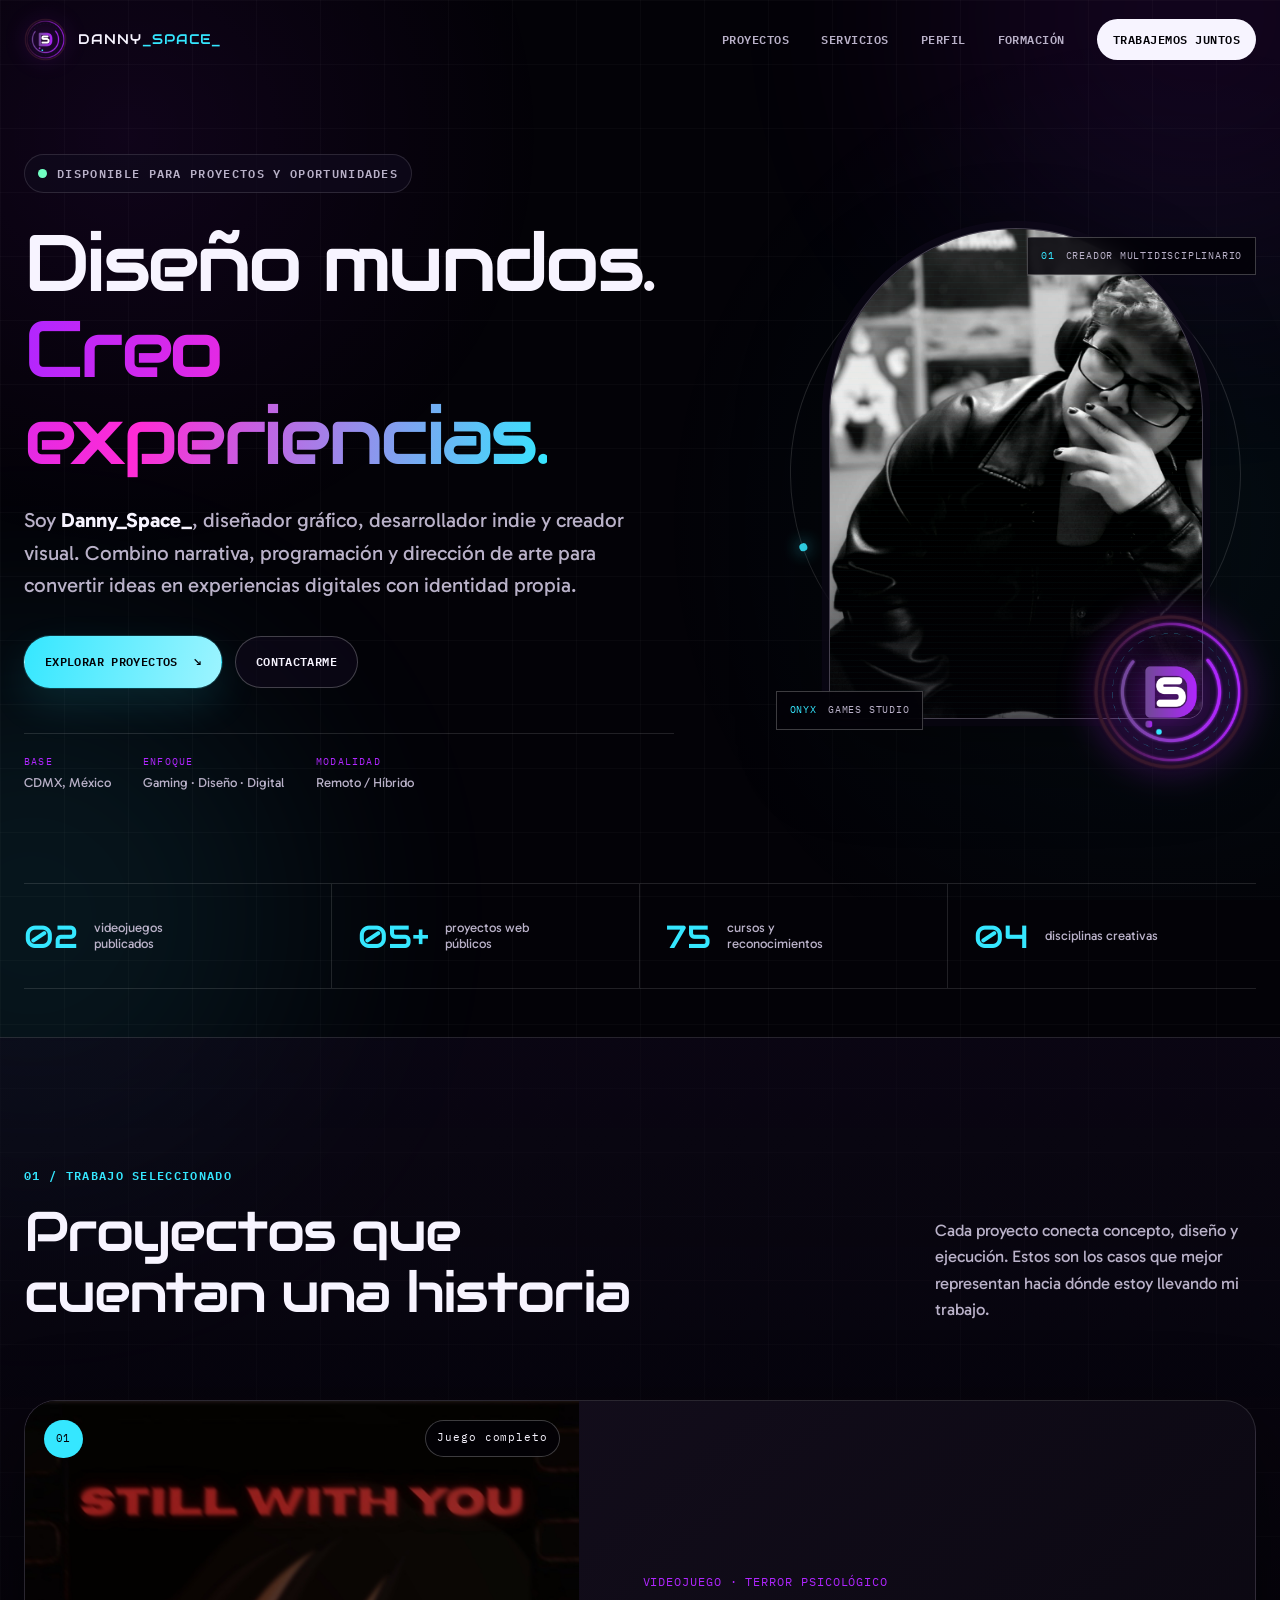
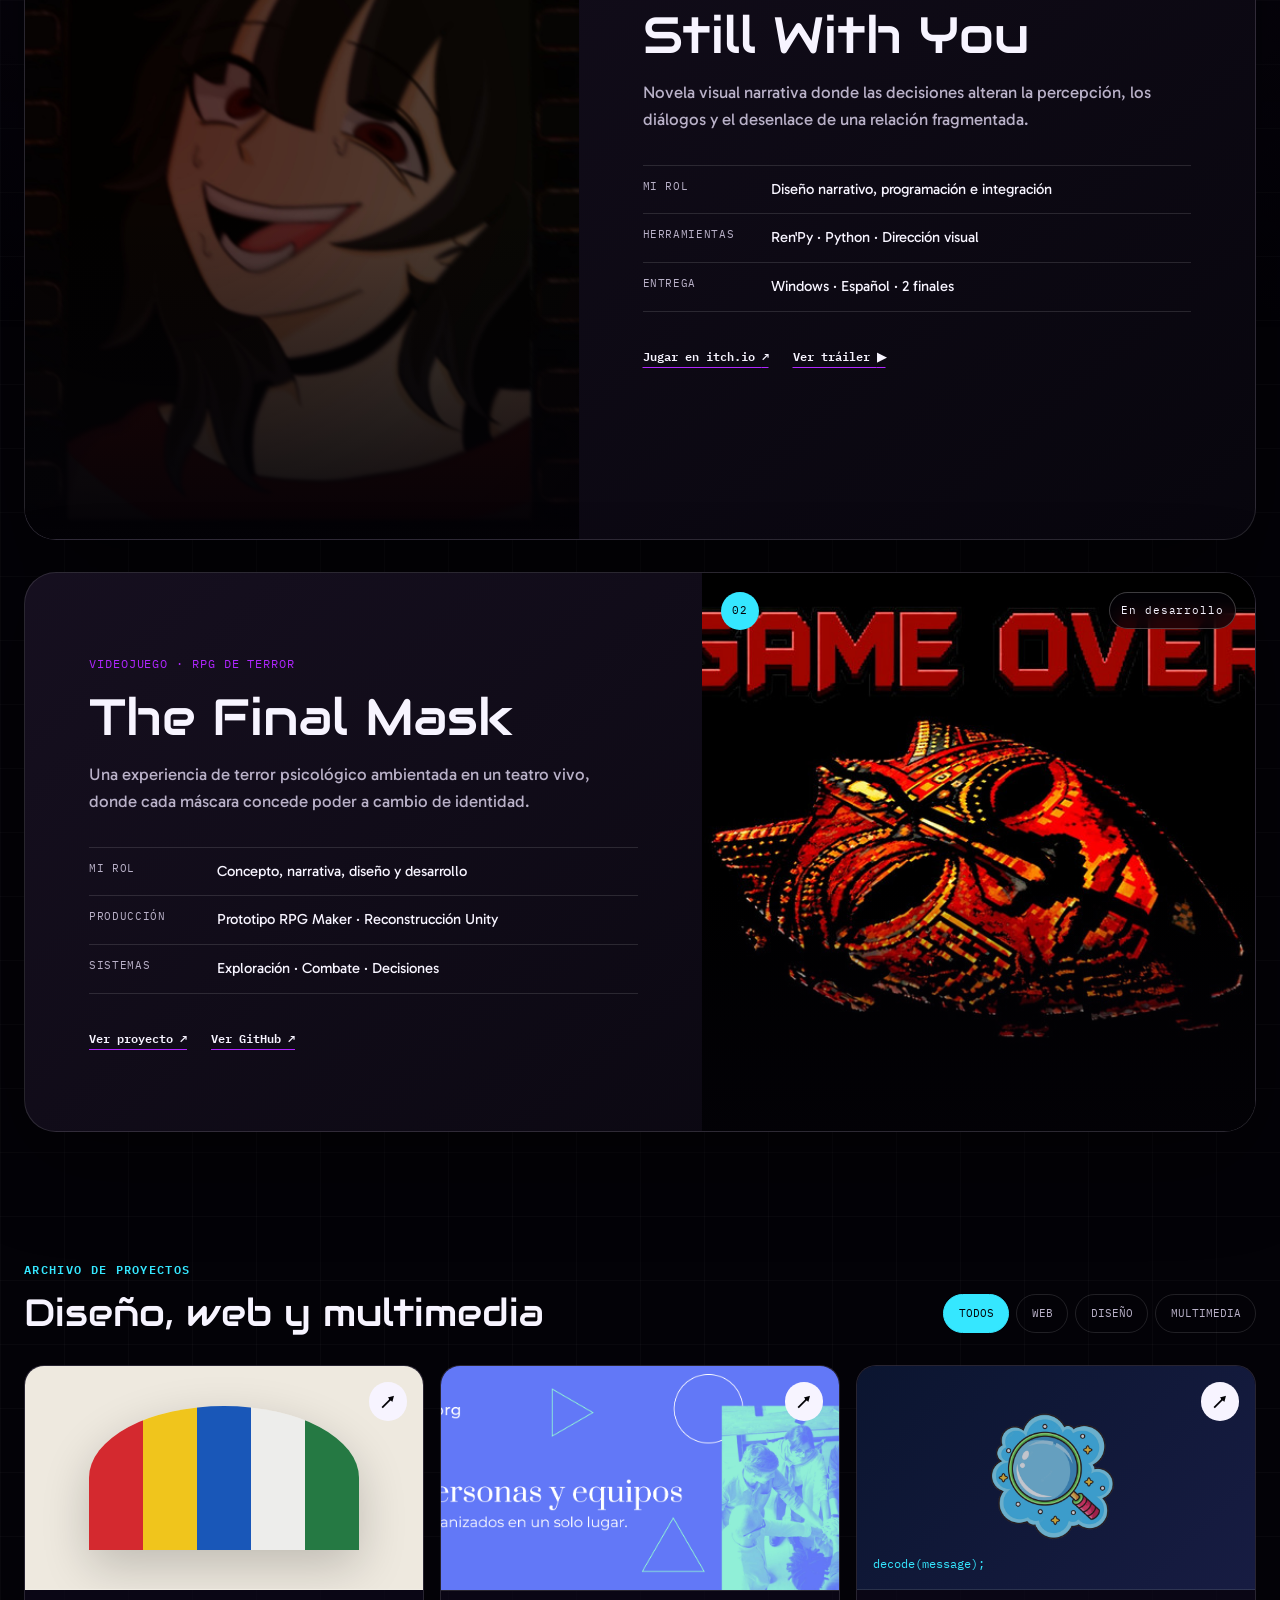
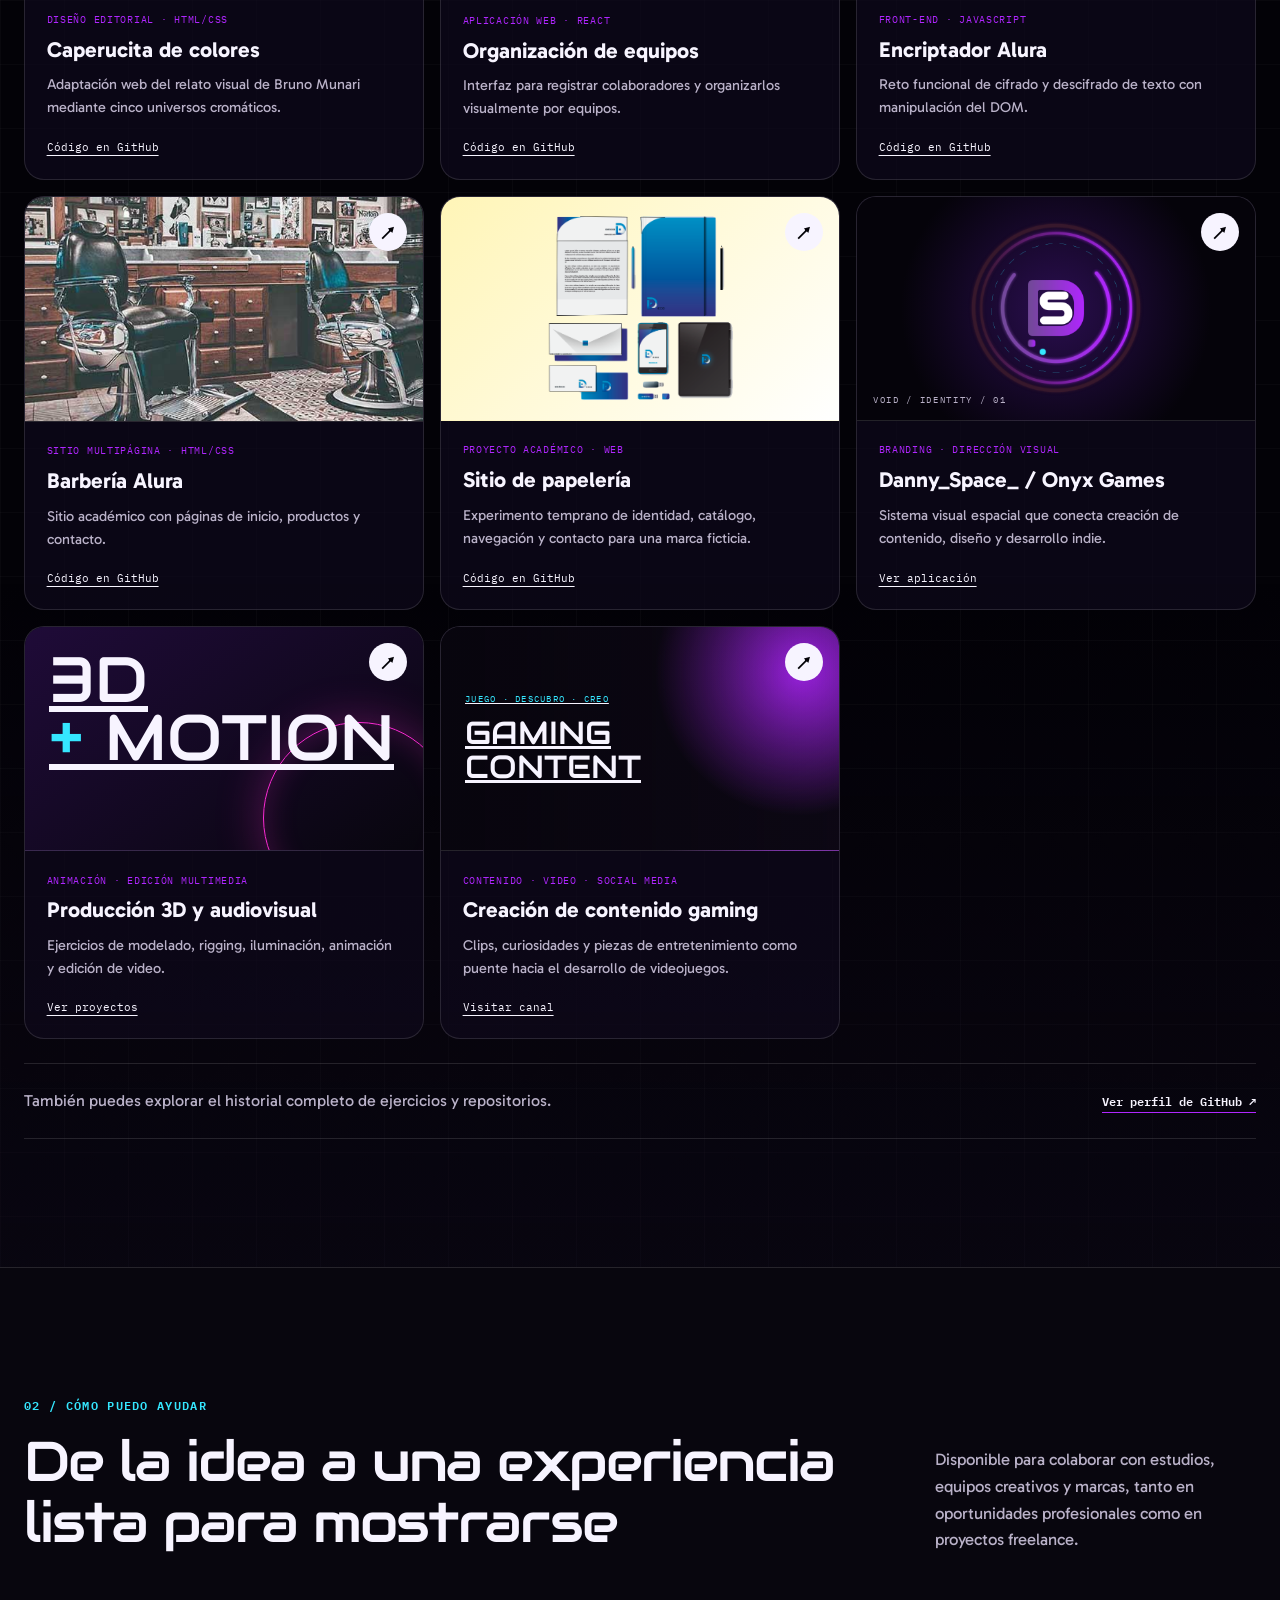
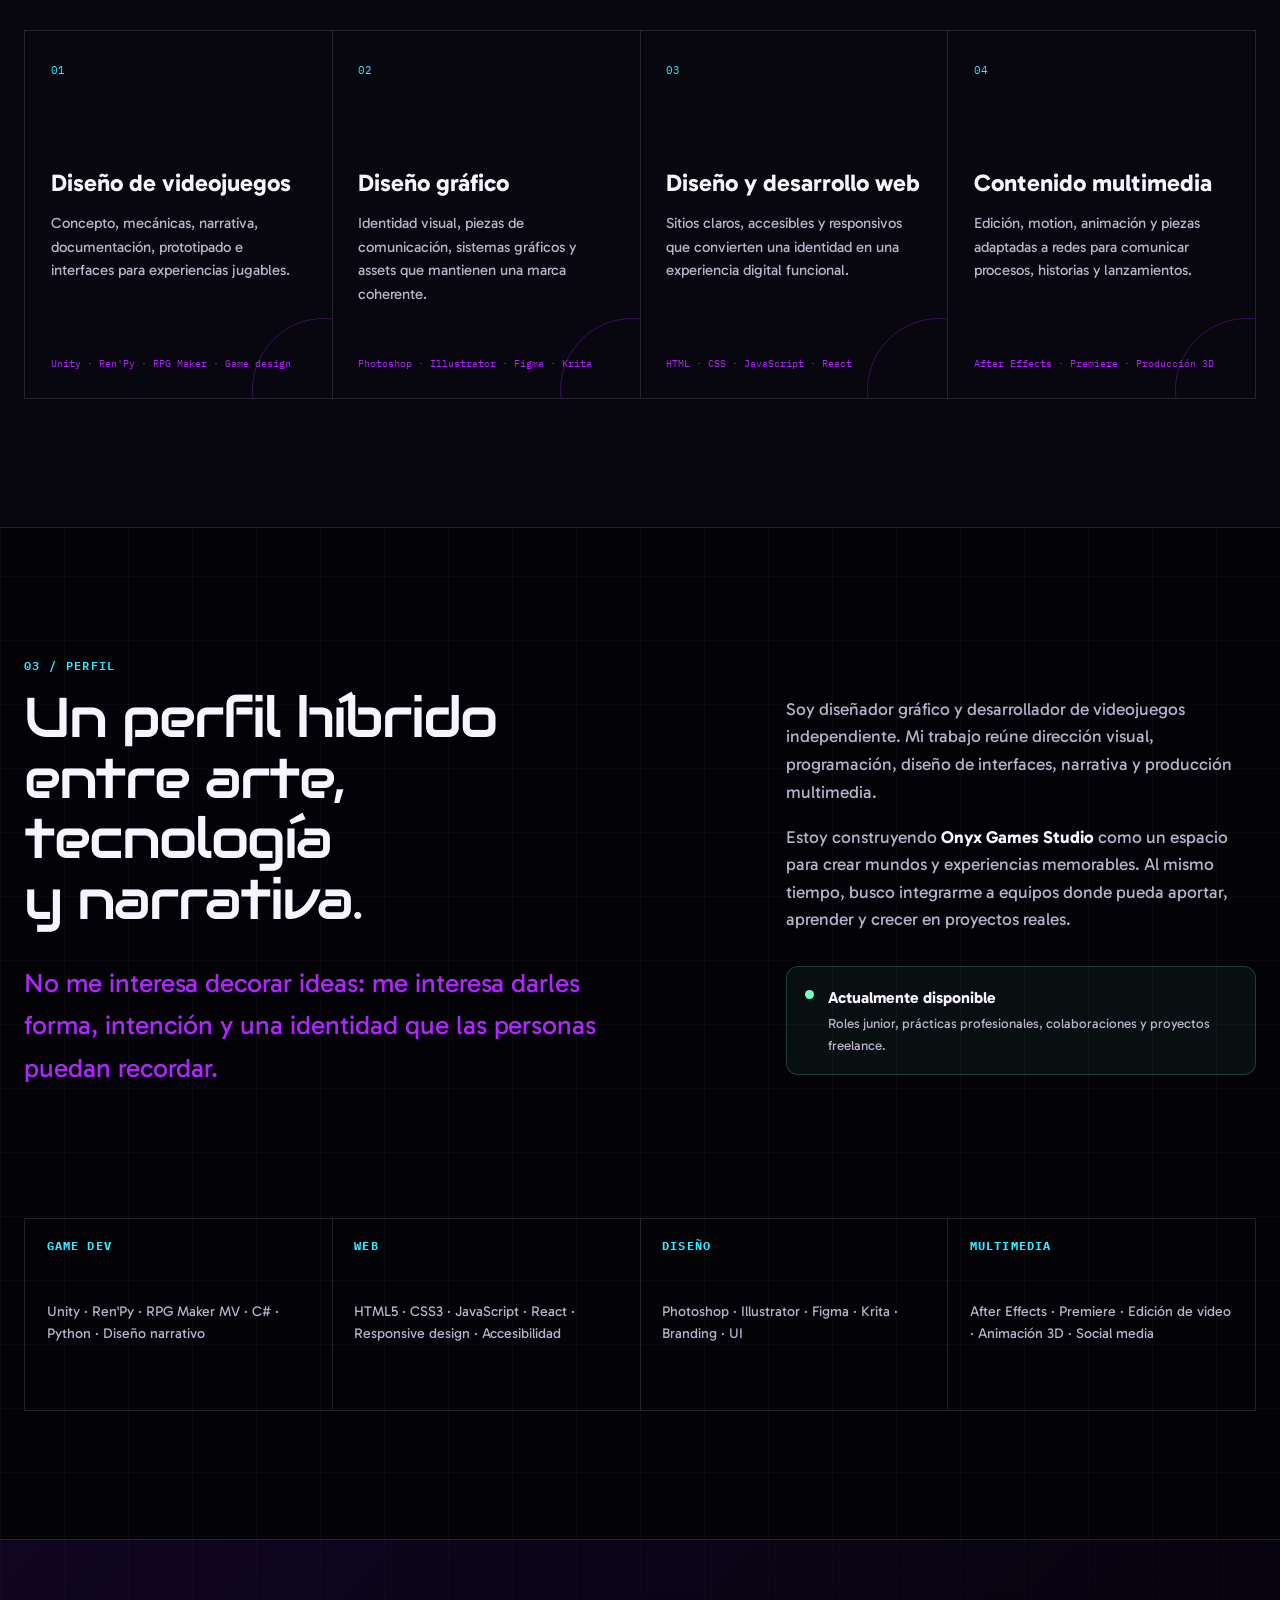
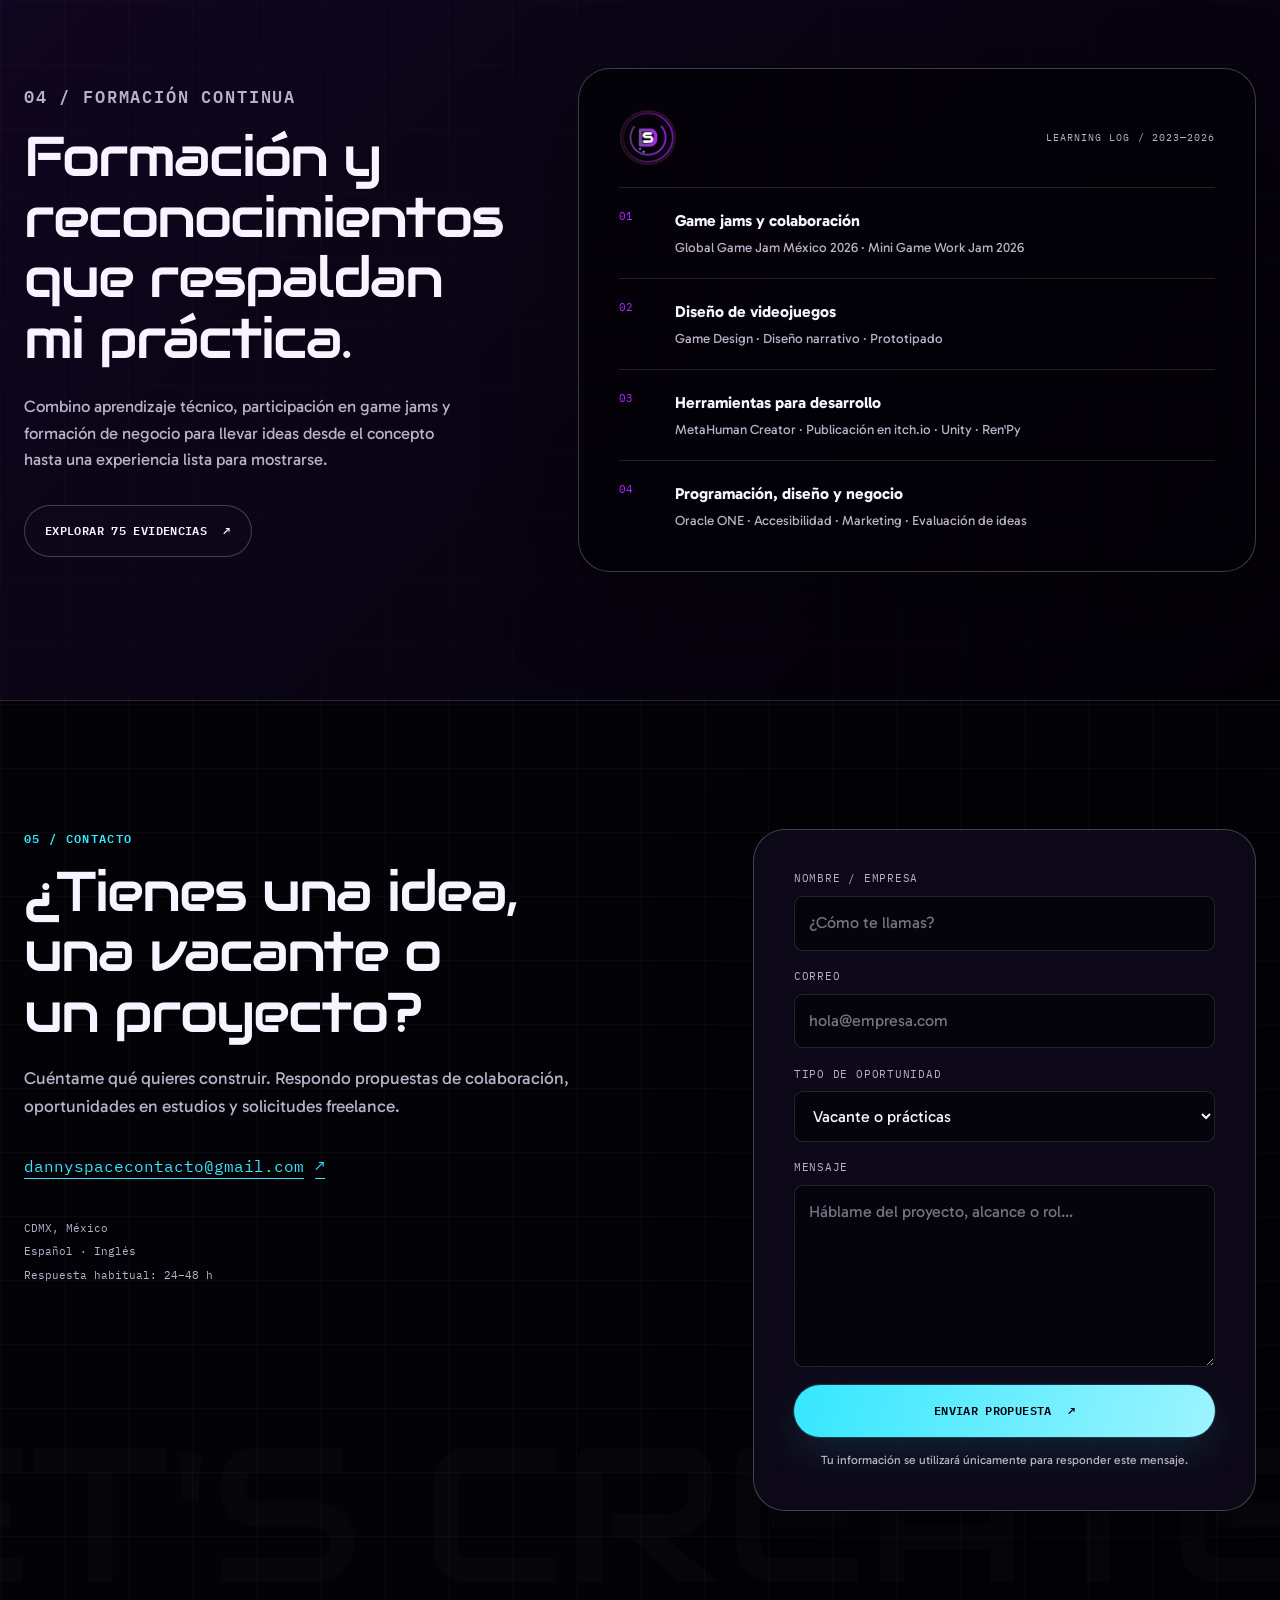
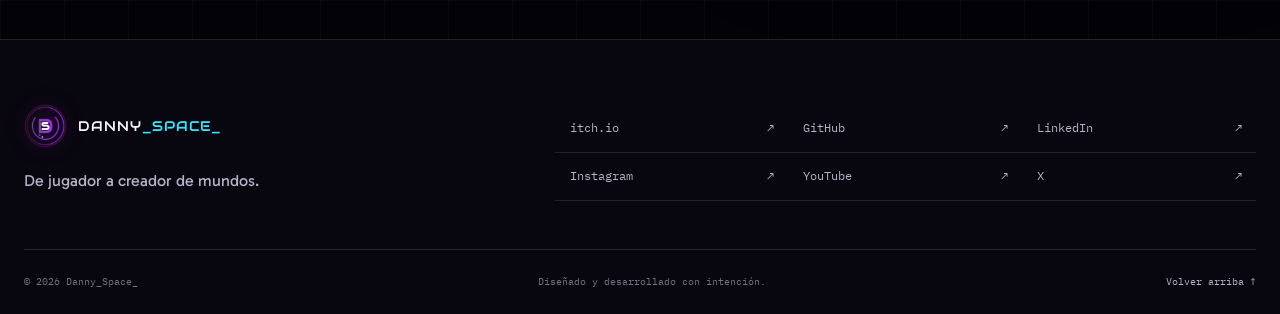
==== index.html @ 76e83143 "Update index.html" ====
<!doctype html>
<html lang="es-MX">
<head>
    <meta charset="utf-8">
    <meta name="viewport" content="width=device-width, initial-scale=1">
    <meta name="theme-color" content="#030207">
    <meta name="description" content="Portafolio de Danny_Space_: diseño gráfico, diseño y desarrollo de videojuegos, interfaces web y producción multimedia desde CDMX, México.">
    <meta name="author" content="Danny_Space_">
    <meta property="og:type" content="website">
    <meta property="og:locale" content="es_MX">
    <meta property="og:title" content="Danny_Space_ — Diseño mundos. Creo experiencias.">
    <meta property="og:description" content="Videojuegos, diseño visual, experiencias web y creación multimedia con identidad propia.">
    <meta property="og:image" content="https://dannyspace1.github.io/Portafolio_1/Img/brand/danny-space-logo.png">
    <meta property="og:url" content="https://dannyspace1.github.io/Portafolio_1/">
    <link rel="canonical" href="https://dannyspace1.github.io/Portafolio_1/">
    <link rel="icon" type="image/png" href="Img/brand/danny-space-logo.png">
    <link rel="preconnect" href="https://fonts.googleapis.com">
    <link rel="preconnect" href="https://fonts.gstatic.com" crossorigin>
    <link href="https://fonts.googleapis.com/css2?family=Audiowide&family=Gabarito:wght@400;500;600;700;800&family=IBM+Plex+Mono:wght@400;500;600&display=swap" rel="stylesheet">
    <link rel="stylesheet" href="styles.css">
    <title>Danny_Space_ | Diseñador y desarrollador de videojuegos</title>

    <script type="application/ld+json">
    {
      "@context": "https://schema.org",
      "@type": "Person",
      "name": "Danny_Space_",
      "alternateName": "Daniel López Arenas",
      "url": "https://dannyspace1.github.io/Portafolio_1/",
      "image": "https://dannyspace1.github.io/Portafolio_1/Img/brand/danny-space.jpeg",
      "jobTitle": "Diseñador gráfico y desarrollador de videojuegos",
      "homeLocation": {"@type": "Place", "name": "Ciudad de México, México"},
      "sameAs": [
        "https://github.com/DannySpace1",
        "https://danny-space-oficial.itch.io/",
        "https://www.linkedin.com/in/daniel-l%C3%B3pez-arenas-268b6a229",
        "https://www.instagram.com/danny_space_oficial/",
        "https://www.youtube.com/@Danny_Space_01"
      ]
    }
    </script>
</head>

<body>
    <a class="skip-link" href="#contenido">Saltar al contenido</a>
    <div class="page-glow page-glow--one" aria-hidden="true"></div>
    <div class="page-glow page-glow--two" aria-hidden="true"></div>

    <header class="site-header" data-header>
        <div class="container nav-shell">
            <a class="brand" href="#inicio" aria-label="Danny Space, volver al inicio">
                <img src="Img/brand/danny-space-logo.png" alt="" width="46" height="46">
                <span class="brand__name">DANNY<span>_SPACE_</span></span>
            </a>

            <button class="menu-toggle" type="button" aria-expanded="false" aria-controls="site-nav" data-menu-toggle>
                <span class="sr-only">Abrir menú</span>
                <span></span><span></span><span></span>
            </button>

            <nav class="site-nav" id="site-nav" aria-label="Navegación principal" data-nav>
                <a href="#proyectos">Proyectos</a>
                <a href="#servicios">Servicios</a>
                <a href="#acerca">Perfil</a>
                <a href="#formacion">Formación</a>
                <a class="nav-cta" href="#contacto">Trabajemos juntos</a>
            </nav>
        </div>
    </header>

    <main id="contenido">
        <section class="hero section" id="inicio" aria-labelledby="hero-title">
            <div class="container hero__grid">
                <div class="hero__copy reveal">
                    <p class="eyebrow"><span class="status-dot" aria-hidden="true"></span> Disponible para proyectos y oportunidades</p>
                    <h1 id="hero-title">Diseño mundos.<br><span>Creo experiencias.</span></h1>
                    <p class="hero__lead">Soy <strong>Danny_Space_</strong>, diseñador gráfico, desarrollador indie y creador visual. Combino narrativa, programación y dirección de arte para convertir ideas en experiencias digitales con identidad propia.</p>

                    <div class="hero__actions">
                        <a class="button button--primary" href="#proyectos">Explorar proyectos <span aria-hidden="true">↘</span></a>
                        <a class="button button--ghost" href="#contacto">Contactarme</a>
                    </div>

                    <ul class="hero__meta" aria-label="Información profesional">
                        <li><span>BASE</span> CDMX, México</li>
                        <li><span>ENFOQUE</span> Gaming · Diseño · Digital</li>
                        <li><span>MODALIDAD</span> Remoto / Híbrido</li>
                    </ul>
                </div>

                <div class="hero__visual reveal" aria-label="Retrato e identidad visual de Danny Space">
                    <div class="orbit orbit--outer" aria-hidden="true"></div>
                    <div class="orbit orbit--inner" aria-hidden="true"></div>
                    <div class="portrait-frame">
                        <img src="Img/brand/danny-space.jpeg" alt="Retrato de Danny_Space_" width="720" height="960">
                        <div class="portrait-frame__scan" aria-hidden="true"></div>
                    </div>
                    <div class="visual-badge visual-badge--top"><span>01</span> CREADOR MULTIDISCIPLINARIO</div>
                    <div class="visual-badge visual-badge--bottom"><span>ONYX</span> GAMES STUDIO</div>
                    <img class="hero-mark" src="Img/brand/danny-space-logo.png" alt="" width="190" height="190" aria-hidden="true">
                </div>
            </div>

            <div class="container stats reveal" aria-label="Resumen del portafolio">
                <div><strong>02</strong><span>videojuegos publicados</span></div>
                <div><strong>05+</strong><span>proyectos web públicos</span></div>
                <div><strong>75</strong><span>cursos y reconocimientos</span></div>
                <div><strong>04</strong><span>disciplinas creativas</span></div>
            </div>
        </section>

        <section class="section projects" id="proyectos" aria-labelledby="projects-title">
            <div class="container">
                <div class="section-heading reveal">
                    <div>
                        <p class="kicker">01 / TRABAJO SELECCIONADO</p>
                        <h2 id="projects-title">Proyectos que cuentan una historia</h2>
                    </div>
                    <p>Cada proyecto conecta concepto, diseño y ejecución. Estos son los casos que mejor representan hacia dónde estoy llevando mi trabajo.</p>
                </div>

                <div class="featured-projects">
                    <article class="feature-card feature-card--portrait reveal">
                        <a class="feature-card__media" href="https://danny-space-oficial.itch.io/still-with-you" target="_blank" rel="noreferrer" aria-label="Ver Still With You en itch.io">
                            <img src="Img/projects/still-with-you.png" alt="Portada de Still With You" width="1200" height="1600" loading="lazy">
                            <span class="project-index">01</span>
                            <span class="project-status">Juego completo</span>
                        </a>
                        <div class="feature-card__body">
                            <div class="project-type">Videojuego · Terror psicológico</div>
                            <h3>Still With You</h3>
                            <p>Novela visual narrativa donde las decisiones alteran la percepción, los diálogos y el desenlace de una relación fragmentada.</p>
                            <dl class="project-facts">
                                <div><dt>Mi rol</dt><dd>Diseño narrativo, programación e integración</dd></div>
                                <div><dt>Herramientas</dt><dd>Ren'Py · Python · Dirección visual</dd></div>
                                <div><dt>Entrega</dt><dd>Windows · Español · 2 finales</dd></div>
                            </dl>
                            <div class="project-links">
                                <a href="https://danny-space-oficial.itch.io/still-with-you" target="_blank" rel="noreferrer">Jugar en itch.io <span aria-hidden="true">↗</span></a>
                                <a href="https://youtu.be/nB-1szvJ20M" target="_blank" rel="noreferrer">Ver tráiler <span aria-hidden="true">▶</span></a>
                            </div>
                        </div>
                    </article>

                    <article class="feature-card feature-card--landscape reveal">
                        <a class="feature-card__media" href="https://danny-space-oficial.itch.io/liturgy-of-masks" target="_blank" rel="noreferrer" aria-label="Ver The Final Mask en itch.io">
                            <img src="Img/projects/the-final-mask.png" alt="Imagen promocional de The Final Mask" width="794" height="529" loading="lazy">
                            <span class="project-index">02</span>
                            <span class="project-status">En desarrollo</span>
                        </a>
                        <div class="feature-card__body">
                            <div class="project-type">Videojuego · RPG de terror</div>
                            <h3>The Final Mask</h3>
                            <p>Una experiencia de terror psicológico ambientada en un teatro vivo, donde cada máscara concede poder a cambio de identidad.</p>
                            <dl class="project-facts">
                                <div><dt>Mi rol</dt><dd>Concepto, narrativa, diseño y desarrollo</dd></div>
                                <div><dt>Producción</dt><dd>Prototipo RPG Maker · Reconstrucción Unity</dd></div>
                                <div><dt>Sistemas</dt><dd>Exploración · Combate · Decisiones</dd></div>
                            </dl>
                            <div class="project-links">
                                <a href="https://danny-space-oficial.itch.io/liturgy-of-masks" target="_blank" rel="noreferrer">Ver proyecto <span aria-hidden="true">↗</span></a>
                                <a href="https://github.com/DannySpace1" target="_blank" rel="noreferrer">Ver GitHub <span aria-hidden="true">↗</span></a>
                            </div>
                        </div>
                    </article>
                </div>

                <div class="project-library reveal" aria-labelledby="library-title">
                    <div class="project-library__header">
                        <div>
                            <p class="kicker">ARCHIVO DE PROYECTOS</p>
                            <h3 id="library-title">Diseño, web y multimedia</h3>
                        </div>
                        <div class="filters" role="group" aria-label="Filtrar proyectos">
                            <button class="filter is-active" type="button" data-filter="all" aria-pressed="true">Todos</button>
                            <button class="filter" type="button" data-filter="web" aria-pressed="false">Web</button>
                            <button class="filter" type="button" data-filter="design" aria-pressed="false">Diseño</button>
                            <button class="filter" type="button" data-filter="media" aria-pressed="false">Multimedia</button>
                        </div>
                    </div>

                    <div class="project-grid" data-project-grid>
                        <article class="project-card" data-category="web design">
                            <a class="project-card__visual project-card__visual--colors" href="https://dannyspace1.github.io/Caperucita-de-colores/" target="_blank" rel="noreferrer" aria-label="Abrir Caperucita de colores">
                                <span class="color-story"><i></i><i></i><i></i><i></i><i></i></span>
                                <span class="project-card__arrow" aria-hidden="true">↗</span>
                            </a>
                            <div class="project-card__body">
                                <span>Diseño editorial · HTML/CSS</span>
                                <h4>Caperucita de colores</h4>
                                <p>Adaptación web del relato visual de Bruno Munari mediante cinco universos cromáticos.</p>
                                <a href="https://github.com/DannySpace1/Caperucita-de-colores" target="_blank" rel="noreferrer">Código en GitHub</a>
                            </div>
                        </article>

                        <article class="project-card" data-category="web">
                            <a class="project-card__visual" href="https://org-ten-psi.vercel.app" target="_blank" rel="noreferrer" aria-label="Abrir Organización de equipos">
                                <img src="Img/projects/organizacion.png" alt="Interfaz de Organización de equipos" width="2880" height="1112" loading="lazy">
                                <span class="project-card__arrow" aria-hidden="true">↗</span>
                            </a>
                            <div class="project-card__body">
                                <span>Aplicación web · React</span>
                                <h4>Organización de equipos</h4>
                                <p>Interfaz para registrar colaboradores y organizarlos visualmente por equipos.</p>
                                <a href="https://github.com/DannySpace1/org" target="_blank" rel="noreferrer">Código en GitHub</a>
                            </div>
                        </article>

                        <article class="project-card" data-category="web">
                            <a class="project-card__visual project-card__visual--encrypt" href="https://dannyspace1.github.io/Encriptador-AluraChallenge/" target="_blank" rel="noreferrer" aria-label="Abrir Encriptador Alura">
                                <img src="Img/projects/encriptador.png" alt="Ilustración del Encriptador Alura" width="2000" height="2000" loading="lazy">
                                <span class="code-sample" aria-hidden="true">decode(message);</span>
                                <span class="project-card__arrow" aria-hidden="true">↗</span>
                            </a>
                            <div class="project-card__body">
                                <span>Front-end · JavaScript</span>
                                <h4>Encriptador Alura</h4>
                                <p>Reto funcional de cifrado y descifrado de texto con manipulación del DOM.</p>
                                <a href="https://github.com/DannySpace1/Encriptador-AluraChallenge" target="_blank" rel="noreferrer">Código en GitHub</a>
                            </div>
                        </article>

                        <article class="project-card" data-category="web design">
                            <a class="project-card__visual" href="https://dannyspace1.github.io/Barberia-Alura/" target="_blank" rel="noreferrer" aria-label="Abrir Barbería Alura">
                                <img src="Img/projects/barberia.jpg" alt="Vista de una barbería clásica" width="800" height="300" loading="lazy">
                                <span class="project-card__arrow" aria-hidden="true">↗</span>
                            </a>
                            <div class="project-card__body">
                                <span>Sitio multipágina · HTML/CSS</span>
                                <h4>Barbería Alura</h4>
                                <p>Sitio académico con páginas de inicio, productos y contacto.</p>
                                <a href="https://github.com/DannySpace1/Barberia-Alura" target="_blank" rel="noreferrer">Código en GitHub</a>
                            </div>
                        </article>

                        <article class="project-card" data-category="web design">
                            <a class="project-card__visual project-card__visual--paper" href="https://dannyspace1.github.io/Ejemplo-empresa/" target="_blank" rel="noreferrer" aria-label="Abrir sitio de Papelería">
                                <img src="Img/projects/empresa.png" alt="Ilustración para sitio de papelería" width="488" height="483" loading="lazy">
                                <span class="project-card__arrow" aria-hidden="true">↗</span>
                            </a>
                            <div class="project-card__body">
                                <span>Proyecto académico · Web</span>
                                <h4>Sitio de papelería</h4>
                                <p>Experimento temprano de identidad, catálogo, navegación y contacto para una marca ficticia.</p>
                                <a href="https://github.com/DannySpace1/Ejemplo-empresa" target="_blank" rel="noreferrer">Código en GitHub</a>
                            </div>
                        </article>

                        <article class="project-card" data-category="design">
                            <a class="project-card__visual project-card__visual--brand" href="https://www.instagram.com/danny_space_oficial/" target="_blank" rel="noreferrer" aria-label="Ver identidad visual de Danny Space en Instagram">
                                <img src="Img/brand/danny-space-logo.png" alt="Logotipo DS de la identidad Danny Space" width="2048" height="2048" loading="lazy">
                                <span class="brand-lines" aria-hidden="true">VOID / IDENTITY / 01</span>
                                <span class="project-card__arrow" aria-hidden="true">↗</span>
                            </a>
                            <div class="project-card__body">
                                <span>Branding · Dirección visual</span>
                                <h4>Danny_Space_ / Onyx Games</h4>
                                <p>Sistema visual espacial que conecta creación de contenido, diseño y desarrollo indie.</p>
                                <a href="https://www.instagram.com/danny_space_oficial/" target="_blank" rel="noreferrer">Ver aplicación</a>
                            </div>
                        </article>

                        <article class="project-card" data-category="media design">
                            <a class="project-card__visual project-card__visual--motion" href="https://www.youtube.com/@Danny_Space_01" target="_blank" rel="noreferrer" aria-label="Ver proyectos multimedia en YouTube">
                                <span class="motion-title">3D<br><em>+</em> MOTION</span>
                                <span class="motion-ring" aria-hidden="true"></span>
                                <span class="project-card__arrow" aria-hidden="true">↗</span>
                            </a>
                            <div class="project-card__body">
                                <span>Animación · Edición multimedia</span>
                                <h4>Producción 3D y audiovisual</h4>
                                <p>Ejercicios de modelado, rigging, iluminación, animación y edición de video.</p>
                                <a href="https://www.youtube.com/@Danny_Space_01" target="_blank" rel="noreferrer">Ver proyectos</a>
                            </div>
                        </article>

                        <article class="project-card" data-category="media">
                            <a class="project-card__visual project-card__visual--creator" href="https://www.youtube.com/@dannyspacejuegos" target="_blank" rel="noreferrer" aria-label="Ver contenido de videojuegos de Danny Space">
                                <span class="creator-copy"><small>JUEGO · DESCUBRO · CREO</small>GAMING<br>CONTENT</span>
                                <span class="project-card__arrow" aria-hidden="true">↗</span>
                            </a>
                            <div class="project-card__body">
                                <span>Contenido · Video · Social media</span>
                                <h4>Creación de contenido gaming</h4>
                                <p>Clips, curiosidades y piezas de entretenimiento como puente hacia el desarrollo de videojuegos.</p>
                                <a href="https://www.youtube.com/@dannyspacejuegos" target="_blank" rel="noreferrer">Visitar canal</a>
                            </div>
                        </article>
                    </div>

                    <div class="library-footer">
                        <p>También puedes explorar el historial completo de ejercicios y repositorios.</p>
                        <a class="text-link" href="https://github.com/DannySpace1" target="_blank" rel="noreferrer">Ver perfil de GitHub <span aria-hidden="true">↗</span></a>
                    </div>
                </div>
            </div>
        </section>

        <section class="section services" id="servicios" aria-labelledby="services-title">
            <div class="container">
                <div class="section-heading reveal">
                    <div>
                        <p class="kicker">02 / CÓMO PUEDO AYUDAR</p>
                        <h2 id="services-title">De la idea a una experiencia lista para mostrarse</h2>
                    </div>
                    <p>Disponible para colaborar con estudios, equipos creativos y marcas, tanto en oportunidades profesionales como en proyectos freelance.</p>
                </div>

                <div class="services-grid">
                    <article class="service-card reveal"><span>01</span><h3>Diseño de videojuegos</h3><p>Concepto, mecánicas, narrativa, documentación, prototipado e interfaces para experiencias jugables.</p><small>Unity · Ren'Py · RPG Maker · Game design</small></article>
                    <article class="service-card reveal"><span>02</span><h3>Diseño gráfico</h3><p>Identidad visual, piezas de comunicación, sistemas gráficos y assets que mantienen una marca coherente.</p><small>Photoshop · Illustrator · Figma · Krita</small></article>
                    <article class="service-card reveal"><span>03</span><h3>Diseño y desarrollo web</h3><p>Sitios claros, accesibles y responsivos que convierten una identidad en una experiencia digital funcional.</p><small>HTML · CSS · JavaScript · React</small></article>
                    <article class="service-card reveal"><span>04</span><h3>Contenido multimedia</h3><p>Edición, motion, animación y piezas adaptadas a redes para comunicar procesos, historias y lanzamientos.</p><small>After Effects · Premiere · Producción 3D</small></article>
                </div>
            </div>
        </section>

        <section class="section about" id="acerca" aria-labelledby="about-title">
            <div class="container about__grid">
                <div class="about__statement reveal">
                    <p class="kicker">03 / PERFIL</p>
                    <h2 id="about-title">Un perfil híbrido entre arte, tecnología y narrativa.</h2>
                    <p class="about__lead">No me interesa decorar ideas: me interesa darles forma, intención y una identidad que las personas puedan recordar.</p>
                </div>

                <div class="about__copy reveal">
                    <p>Soy diseñador gráfico y desarrollador de videojuegos independiente. Mi trabajo reúne dirección visual, programación, diseño de interfaces, narrativa y producción multimedia.</p>
                    <p>Estoy construyendo <strong>Onyx Games Studio</strong> como un espacio para crear mundos y experiencias memorables. Al mismo tiempo, busco integrarme a equipos donde pueda aportar, aprender y crecer en proyectos reales.</p>
                    <div class="availability">
                        <span class="status-dot" aria-hidden="true"></span>
                        <div><strong>Actualmente disponible</strong><small>Roles junior, prácticas profesionales, colaboraciones y proyectos freelance.</small></div>
                    </div>
                </div>
            </div>

            <div class="container capabilities reveal" aria-label="Herramientas y capacidades">
                <div class="capability-group"><h3>Game dev</h3><p>Unity · Ren'Py · RPG Maker MV · C# · Python · Diseño narrativo</p></div>
                <div class="capability-group"><h3>Web</h3><p>HTML5 · CSS3 · JavaScript · React · Responsive design · Accesibilidad</p></div>
                <div class="capability-group"><h3>Diseño</h3><p>Photoshop · Illustrator · Figma · Krita · Branding · UI</p></div>
                <div class="capability-group"><h3>Multimedia</h3><p>After Effects · Premiere · Edición de video · Animación 3D · Social media</p></div>
            </div>
        </section>

        <section class="section education" id="formacion" aria-labelledby="education-title">
            <div class="container education__grid">
                <div class="section-heading section-heading--stacked reveal">
                    <p class="kicker">04 / FORMACIÓN CONTINUA</p>
                    <h2 id="education-title">Formación y reconocimientos que respaldan mi práctica.</h2>
                    <p>Combino aprendizaje técnico, participación en game jams y formación de negocio para llevar ideas desde el concepto hasta una experiencia lista para mostrarse.</p>
                    <a class="button button--ghost" href="Paginas/cursos/index.html">Explorar 75 evidencias <span aria-hidden="true">↗</span></a>
                </div>

                <div class="education-panel reveal">
                    <div class="education-panel__head"><img src="Img/brand/danny-space-logo.png" alt="" width="72" height="72"><span>LEARNING LOG / 2023—2026</span></div>
                    <ul>
                        <li><span>01</span><div><strong>Game jams y colaboración</strong><small>Global Game Jam México 2026 · Mini Game Work Jam 2026</small></div></li>
                        <li><span>02</span><div><strong>Diseño de videojuegos</strong><small>Game Design · Diseño narrativo · Prototipado</small></div></li>
                        <li><span>03</span><div><strong>Herramientas para desarrollo</strong><small>MetaHuman Creator · Publicación en itch.io · Unity · Ren'Py</small></div></li>
                        <li><span>04</span><div><strong>Programación, diseño y negocio</strong><small>Oracle ONE · Accesibilidad · Marketing · Evaluación de ideas</small></div></li>
                    </ul>
                </div>
            </div>
        </section>

        <section class="section contact" id="contacto" aria-labelledby="contact-title">
            <div class="container contact__grid">
                <div class="contact__copy reveal">
                    <p class="kicker">05 / CONTACTO</p>
                    <h2 id="contact-title">¿Tienes una idea, una vacante o un proyecto?</h2>
                    <p>Cuéntame qué quieres construir. Respondo propuestas de colaboración, oportunidades en estudios y solicitudes freelance.</p>
                    <a class="contact-email" href="mailto:dannyspacecontacto@gmail.com">dannyspacecontacto@gmail.com <span aria-hidden="true">↗</span></a>
                    <div class="contact-meta"><span>CDMX, México</span><span>Español · Inglés</span><span>Respuesta habitual: 24–48 h</span></div>
                </div>

                <form class="contact-form reveal" action="https://formsubmit.co/dannyspacecontacto@gmail.com" method="POST" data-contact-form>
                    <div class="form-row">
                        <label for="nombre">Nombre / empresa</label>
                        <input id="nombre" name="Nombre" type="text" autocomplete="name" required placeholder="¿Cómo te llamas?">
                    </div>
                    <div class="form-row">
                        <label for="correo">Correo</label>
                        <input id="correo" name="Correo_electronico" type="email" autocomplete="email" required placeholder="hola@empresa.com">
                    </div>
                    <div class="form-row">
                        <label for="tipo">Tipo de oportunidad</label>
                        <select id="tipo" name="Tipo_de_oportunidad">
                            <option value="Vacante o prácticas">Vacante o prácticas</option>
                            <option value="Proyecto freelance">Proyecto freelance</option>
                            <option value="Colaboración">Colaboración</option>
                            <option value="Otro">Otro</option>
                        </select>
                    </div>
                    <div class="form-row">
                        <label for="mensaje">Mensaje</label>
                        <textarea id="mensaje" name="Mensaje" rows="6" required placeholder="Háblame del proyecto, alcance o rol..."></textarea>
                    </div>
                    <input type="text" name="_honey" class="form-honey" tabindex="-1" autocomplete="off" aria-hidden="true">
                    <input type="hidden" name="_subject" value="Nueva oportunidad desde el portafolio de Danny_Space_">
                    <input type="hidden" name="_template" value="table">
                    <input type="hidden" name="_captcha" value="false">
                    <input type="hidden" name="_next" value="https://dannyspace1.github.io/Portafolio_1/?sent=1#contacto">
                    <button class="button button--primary button--full" type="submit">Enviar propuesta <span aria-hidden="true">↗</span></button>
                    <p class="form-note" role="status" data-form-status>Tu información se utilizará únicamente para responder este mensaje.</p>
                </form>
            </div>
        </section>
    </main>

    <footer class="site-footer">
        <div class="container footer-main">
            <div><a class="brand" href="#inicio"><img src="Img/brand/danny-space-logo.png" alt="" width="42" height="42"><span class="brand__name">DANNY<span>_SPACE_</span></span></a><p>De jugador a creador de mundos.</p></div>
            <div class="social-links" aria-label="Redes profesionales">
                <a href="https://danny-space-oficial.itch.io/" target="_blank" rel="noreferrer">itch.io <span>↗</span></a>
                <a href="https://github.com/DannySpace1" target="_blank" rel="noreferrer">GitHub <span>↗</span></a>
                <a href="https://www.linkedin.com/in/daniel-l%C3%B3pez-arenas-268b6a229" target="_blank" rel="noreferrer">LinkedIn <span>↗</span></a>
                <a href="https://www.instagram.com/danny_space_oficial/" target="_blank" rel="noreferrer">Instagram <span>↗</span></a>
                <a href="https://www.youtube.com/@Danny_Space_01" target="_blank" rel="noreferrer">YouTube <span>↗</span></a>
                <a href="https://x.com/DannySpace01" target="_blank" rel="noreferrer">X <span>↗</span></a>
            </div>
        </div>
        <div class="container footer-bottom"><span>© <span data-year>2026</span> Danny_Space_</span><span>Diseñado y desarrollado con intención.</span><a href="#inicio">Volver arriba ↑</a></div>
    </footer>

    <script src="script.js" defer></script>
</body>
</html>
---- styles.css ----
:root {
    --ink: #030207;
    --ink-soft: #08060e;
    --panel: #100a1c;
    --panel-2: #171021;
    --line: rgba(255, 255, 255, 0.12);
    --line-strong: rgba(255, 255, 255, 0.23);
    --text: #f7f4ff;
    --muted: #b9b1c8;
    --purple: #b026ff;
    --purple-dark: #2a0e4f;
    --pink: #ff2bd6;
    --cyan: #35e7ff;
    --green: #71ffc3;
    --warning: #ffbd5e;
    --display: "Audiowide", system-ui, sans-serif;
    --body: "Gabarito", system-ui, sans-serif;
    --mono: "IBM Plex Mono", ui-monospace, monospace;
    --radius-sm: 0.75rem;
    --radius: 1.25rem;
    --radius-lg: 2rem;
    --shadow: 0 30px 90px rgba(0, 0, 0, 0.45);
    --container: 78rem;
    --header: 5rem;
}

*, *::before, *::after {
    box-sizing: border-box;
}

html {
    scroll-behavior: smooth;
    scroll-padding-top: calc(var(--header) + 1rem);
}

body {
    margin: 0;
    min-width: 20rem;
    color: var(--text);
    background:
        linear-gradient(rgba(255, 255, 255, 0.022) 1px, transparent 1px),
        linear-gradient(90deg, rgba(255, 255, 255, 0.022) 1px, transparent 1px),
        var(--ink);
    background-size: 4rem 4rem;
    font-family: var(--body);
    font-size: 1rem;
    line-height: 1.6;
    overflow-x: hidden;
}

body::before {
    content: "";
    position: fixed;
    inset: 0;
    z-index: -2;
    pointer-events: none;
    background:
        radial-gradient(circle at 10% 15%, rgba(176, 38, 255, 0.08), transparent 26rem),
        radial-gradient(circle at 90% 58%, rgba(53, 231, 255, 0.055), transparent 31rem);
}

img {
    display: block;
    max-width: 100%;
}

a {
    color: inherit;
}

button, input, select, textarea {
    color: inherit;
    font: inherit;
}

button {
    cursor: pointer;
}

h1, h2, h3, h4, p {
    margin-top: 0;
}

h1, h2, h3, h4 {
    line-height: 1.08;
}

::selection {
    color: var(--ink);
    background: var(--cyan);
}

:focus-visible {
    outline: 2px solid var(--cyan);
    outline-offset: 4px;
}

.sr-only {
    position: absolute;
    width: 1px;
    height: 1px;
    padding: 0;
    margin: -1px;
    overflow: hidden;
    clip: rect(0, 0, 0, 0);
    white-space: nowrap;
    border: 0;
}

.skip-link {
    position: fixed;
    top: 0.5rem;
    left: 0.5rem;
    z-index: 1000;
    padding: 0.75rem 1rem;
    color: var(--ink);
    background: var(--cyan);
    font-family: var(--mono);
    font-weight: 700;
    text-decoration: none;
    transform: translateY(-180%);
}

.skip-link:focus {
    transform: translateY(0);
}

.container {
    width: min(calc(100% - 3rem), var(--container));
    margin-inline: auto;
}

.section {
    position: relative;
    padding: clamp(5.5rem, 10vw, 9.5rem) 0;
}

.page-glow {
    position: fixed;
    z-index: -1;
    width: 34rem;
    aspect-ratio: 1;
    border-radius: 50%;
    pointer-events: none;
    filter: blur(120px);
    opacity: 0.09;
}

.page-glow--one {
    top: -16rem;
    right: -12rem;
    background: var(--purple);
}

.page-glow--two {
    bottom: -18rem;
    left: -15rem;
    background: var(--cyan);
}

.site-header {
    position: fixed;
    inset: 0 0 auto;
    z-index: 100;
    height: var(--header);
    border-bottom: 1px solid transparent;
    transition: background 180ms ease, border-color 180ms ease, backdrop-filter 180ms ease;
}

.site-header.is-scrolled {
    background: rgba(3, 2, 7, 0.82);
    border-color: var(--line);
    backdrop-filter: blur(18px);
}

.nav-shell {
    display: flex;
    align-items: center;
    justify-content: space-between;
    height: 100%;
}

.brand {
    display: inline-flex;
    align-items: center;
    gap: 0.7rem;
    text-decoration: none;
}

.brand img {
    width: 2.7rem;
    height: 2.7rem;
    object-fit: contain;
    filter: drop-shadow(0 0 10px rgba(176, 38, 255, 0.32));
}

.brand__name {
    color: var(--text);
    font-family: var(--display);
    font-size: 0.86rem;
    letter-spacing: 0.06em;
}

.brand__name span {
    color: var(--cyan);
}

.site-nav {
    display: flex;
    align-items: center;
    gap: 2rem;
}

.site-nav a {
    position: relative;
    color: var(--muted);
    font-family: var(--mono);
    font-size: 0.75rem;
    font-weight: 600;
    letter-spacing: 0.04em;
    text-decoration: none;
    text-transform: uppercase;
    transition: color 160ms ease;
}

.site-nav a:hover,
.site-nav a[aria-current="true"] {
    color: var(--text);
}

.site-nav a:not(.nav-cta)::after {
    content: "";
    position: absolute;
    right: 0;
    bottom: -0.45rem;
    left: 0;
    height: 1px;
    background: var(--cyan);
    transform: scaleX(0);
    transform-origin: right;
    transition: transform 160ms ease;
}

.site-nav a:hover::after,
.site-nav a[aria-current="true"]::after {
    transform: scaleX(1);
    transform-origin: left;
}

.site-nav .nav-cta {
    padding: 0.7rem 1rem;
    color: var(--ink);
    background: var(--text);
    border-radius: 999px;
}

.site-nav .nav-cta:hover {
    color: var(--ink);
    background: var(--cyan);
}

.menu-toggle {
    display: none;
    width: 3rem;
    height: 3rem;
    padding: 0.8rem;
    background: var(--panel);
    border: 1px solid var(--line);
    border-radius: 50%;
}

.menu-toggle > span:not(.sr-only) {
    display: block;
    width: 100%;
    height: 1px;
    margin: 0.28rem 0;
    background: var(--text);
    transition: transform 180ms ease, opacity 180ms ease;
}

.menu-toggle[aria-expanded="true"] > span:nth-child(2) {
    transform: translateY(0.31rem) rotate(45deg);
}

.menu-toggle[aria-expanded="true"] > span:nth-child(3) {
    opacity: 0;
}

.menu-toggle[aria-expanded="true"] > span:nth-child(4) {
    transform: translateY(-0.31rem) rotate(-45deg);
}

.hero {
    min-height: 100vh;
    padding-top: clamp(8rem, 12vw, 11rem);
    padding-bottom: 3rem;
    display: grid;
    align-items: center;
}

.hero__grid {
    display: grid;
    grid-template-columns: minmax(0, 1.15fr) minmax(22rem, 0.85fr);
    gap: clamp(3rem, 8vw, 7rem);
    align-items: center;
}

.eyebrow,
.kicker {
    color: var(--cyan);
    font-family: var(--mono);
    font-size: 0.75rem;
    font-weight: 600;
    letter-spacing: 0.11em;
    text-transform: uppercase;
}

.eyebrow {
    display: inline-flex;
    align-items: center;
    gap: 0.65rem;
    padding: 0.55rem 0.8rem;
    margin-bottom: 1.7rem;
    color: var(--muted);
    background: rgba(16, 10, 28, 0.72);
    border: 1px solid var(--line);
    border-radius: 999px;
}

.status-dot {
    display: inline-block;
    flex: 0 0 auto;
    width: 0.55rem;
    height: 0.55rem;
    background: var(--green);
    border-radius: 50%;
    box-shadow: 0 0 0 0 rgba(113, 255, 195, 0.65);
    animation: pulse 2.2s infinite;
}

@keyframes pulse {
    0% { box-shadow: 0 0 0 0 rgba(113, 255, 195, 0.52); }
    70% { box-shadow: 0 0 0 0.55rem rgba(113, 255, 195, 0); }
    100% { box-shadow: 0 0 0 0 rgba(113, 255, 195, 0); }
}

.hero h1 {
    max-width: 15ch;
    margin-bottom: 1.55rem;
    font-family: var(--display);
    font-size: clamp(2.85rem, 6.25vw, 6.7rem);
    font-weight: 400;
    letter-spacing: -0.045em;
    text-wrap: balance;
}

.hero h1 span {
    color: transparent;
    background: linear-gradient(100deg, var(--purple) 0%, var(--pink) 43%, var(--cyan) 100%);
    background-clip: text;
    -webkit-background-clip: text;
}

.hero__lead {
    max-width: 42rem;
    margin-bottom: 2.1rem;
    color: var(--muted);
    font-size: clamp(1.05rem, 1.6vw, 1.28rem);
}

.hero__lead strong {
    color: var(--text);
}

.hero__actions {
    display: flex;
    flex-wrap: wrap;
    gap: 0.8rem;
    margin-bottom: 2.8rem;
}

.button {
    display: inline-flex;
    align-items: center;
    justify-content: center;
    gap: 1rem;
    min-height: 3.25rem;
    padding: 0.75rem 1.25rem;
    border: 1px solid transparent;
    border-radius: 999px;
    font-family: var(--mono);
    font-size: 0.77rem;
    font-weight: 600;
    letter-spacing: 0.03em;
    text-decoration: none;
    text-transform: uppercase;
    transition: transform 160ms ease, color 160ms ease, background 160ms ease, border-color 160ms ease;
}

.button:hover {
    transform: translateY(-2px);
}

.button--primary {
    color: var(--ink);
    background: linear-gradient(105deg, var(--cyan), #9df4ff);
    box-shadow: 0 0 0 1px rgba(53, 231, 255, 0.18), 0 16px 40px rgba(53, 231, 255, 0.12);
}

.button--primary:hover {
    background: var(--text);
}

.button--ghost {
    color: var(--text);
    background: rgba(16, 10, 28, 0.58);
    border-color: var(--line-strong);
}

.button--ghost:hover {
    border-color: var(--purple);
    background: rgba(176, 38, 255, 0.1);
}

.button--full {
    width: 100%;
    border: 0;
}

.hero__meta {
    display: flex;
    flex-wrap: wrap;
    gap: 1rem 2rem;
    padding: 1.3rem 0 0;
    margin: 0;
    border-top: 1px solid var(--line);
    list-style: none;
    color: var(--muted);
    font-size: 0.82rem;
}

.hero__meta li {
    display: grid;
    gap: 0.1rem;
}

.hero__meta span {
    color: var(--purple);
    font-family: var(--mono);
    font-size: 0.63rem;
    letter-spacing: 0.12em;
}

.hero__visual {
    position: relative;
    isolation: isolate;
    min-height: clamp(31rem, 50vw, 41rem);
    display: grid;
    place-items: center;
}

.hero__visual::before {
    content: "";
    position: absolute;
    z-index: -3;
    width: 76%;
    aspect-ratio: 1;
    background: radial-gradient(circle, rgba(176, 38, 255, 0.32), transparent 66%);
    filter: blur(24px);
}

.orbit {
    position: absolute;
    z-index: -1;
    border: 1px solid rgba(255, 255, 255, 0.14);
    border-radius: 50%;
}

.orbit::before {
    content: "";
    position: absolute;
    top: 50%;
    left: -0.28rem;
    width: 0.55rem;
    height: 0.55rem;
    background: var(--cyan);
    border-radius: 50%;
    box-shadow: 0 0 1rem var(--cyan);
}

.orbit--outer {
    width: 94%;
    aspect-ratio: 1;
    transform: rotate(-18deg);
}

.orbit--inner {
    width: 70%;
    aspect-ratio: 1;
    border-color: rgba(176, 38, 255, 0.33);
    transform: rotate(32deg);
}

.portrait-frame {
    position: relative;
    width: min(78%, 27rem);
    aspect-ratio: 4 / 5.25;
    overflow: hidden;
    background: var(--panel);
    border: 1px solid rgba(255, 255, 255, 0.22);
    border-radius: 14rem 14rem 1.2rem 1.2rem;
    box-shadow: var(--shadow), 0 0 0 0.45rem rgba(16, 10, 28, 0.72);
}

.portrait-frame::after {
    content: "";
    position: absolute;
    inset: 0;
    background: linear-gradient(to top, rgba(3, 2, 7, 0.7), transparent 40%);
    pointer-events: none;
}

.portrait-frame > img {
    width: 100%;
    height: 100%;
    object-fit: cover;
    object-position: center 28%;
    filter: saturate(0.78) contrast(1.08);
}

.portrait-frame__scan {
    position: absolute;
    inset: 0;
    z-index: 2;
    opacity: 0.17;
    background: repeating-linear-gradient(to bottom, transparent 0 5px, rgba(53, 231, 255, 0.3) 6px);
    pointer-events: none;
}

.visual-badge {
    position: absolute;
    z-index: 3;
    display: flex;
    align-items: center;
    gap: 0.7rem;
    padding: 0.65rem 0.8rem;
    color: var(--muted);
    background: rgba(3, 2, 7, 0.86);
    border: 1px solid var(--line-strong);
    font-family: var(--mono);
    font-size: 0.62rem;
    letter-spacing: 0.08em;
    backdrop-filter: blur(12px);
}

.visual-badge span {
    color: var(--cyan);
}

.visual-badge--top {
    top: 13%;
    right: 0;
}

.visual-badge--bottom {
    bottom: 10%;
    left: 0;
}

.hero-mark {
    position: absolute;
    right: 1%;
    bottom: 1%;
    z-index: 4;
    width: clamp(6rem, 13vw, 10rem);
    aspect-ratio: 1;
    object-fit: contain;
    filter: drop-shadow(0 0 1rem rgba(176, 38, 255, 0.6));
}

.stats {
    display: grid;
    grid-template-columns: repeat(4, 1fr);
    margin-top: clamp(3rem, 7vw, 6rem);
    border-top: 1px solid var(--line);
    border-bottom: 1px solid var(--line);
}

.stats div {
    display: flex;
    align-items: center;
    gap: 1rem;
    min-height: 6.5rem;
    padding: 1rem clamp(0.7rem, 2vw, 1.7rem);
    border-right: 1px solid var(--line);
}

.stats div:first-child {
    padding-left: 0;
}

.stats div:last-child {
    border-right: 0;
}

.stats strong {
    color: var(--cyan);
    font-family: var(--display);
    font-size: clamp(1.4rem, 2.5vw, 2.2rem);
    font-weight: 400;
}

.stats span {
    max-width: 8rem;
    color: var(--muted);
    font-size: 0.82rem;
    line-height: 1.25;
}

.section-heading {
    display: grid;
    grid-template-columns: minmax(0, 1.45fr) minmax(18rem, 0.55fr);
    gap: 4rem;
    align-items: end;
    margin-bottom: clamp(3rem, 6vw, 5rem);
}

.section-heading .kicker {
    margin-bottom: 1rem;
}

.section-heading h2,
.about h2,
.contact h2 {
    max-width: 17ch;
    margin-bottom: 0;
    font-family: var(--display);
    font-size: clamp(2rem, 4.4vw, 4.3rem);
    font-weight: 400;
    letter-spacing: -0.035em;
    text-wrap: balance;
}

.section-heading > p {
    margin: 0;
    color: var(--muted);
    font-size: 1.04rem;
}

.projects {
    background: linear-gradient(180deg, rgba(16, 10, 28, 0.56), transparent 26%, transparent 80%, rgba(16, 10, 28, 0.46));
    border-top: 1px solid var(--line);
}

.featured-projects {
    display: grid;
    gap: 2rem;
}

.feature-card {
    display: grid;
    grid-template-columns: minmax(18rem, 0.9fr) minmax(0, 1.1fr);
    min-height: 35rem;
    overflow: hidden;
    background: linear-gradient(140deg, rgba(23, 16, 33, 0.95), rgba(8, 6, 14, 0.94));
    border: 1px solid var(--line);
    border-radius: var(--radius-lg);
    box-shadow: var(--shadow);
}

.feature-card:nth-child(even) {
    grid-template-columns: minmax(0, 1.1fr) minmax(18rem, 0.9fr);
}

.feature-card:nth-child(even) .feature-card__media {
    order: 2;
}

.feature-card__media {
    position: relative;
    min-height: 30rem;
    overflow: hidden;
    background: var(--ink);
}

.feature-card__media::after {
    content: "";
    position: absolute;
    inset: 0;
    background: linear-gradient(to top, rgba(3, 2, 7, 0.88), transparent 45%);
    pointer-events: none;
}

.feature-card__media img {
    width: 100%;
    height: 100%;
    object-fit: cover;
    transition: transform 500ms cubic-bezier(.2, .8, .2, 1), filter 300ms ease;
}

.feature-card--portrait .feature-card__media img {
    object-position: center 20%;
}

.feature-card--landscape .feature-card__media img {
    object-position: center;
}

.feature-card__media:hover img {
    transform: scale(1.035);
    filter: saturate(1.18);
}

.project-index,
.project-status {
    position: absolute;
    z-index: 2;
    top: 1.2rem;
    font-family: var(--mono);
    font-size: 0.68rem;
    letter-spacing: 0.08em;
}

.project-index {
    left: 1.2rem;
    display: grid;
    place-items: center;
    width: 2.4rem;
    aspect-ratio: 1;
    color: var(--ink);
    background: var(--cyan);
    border-radius: 50%;
}

.project-status {
    right: 1.2rem;
    padding: 0.55rem 0.7rem;
    color: var(--text);
    background: rgba(3, 2, 7, 0.78);
    border: 1px solid var(--line-strong);
    border-radius: 999px;
    backdrop-filter: blur(8px);
}

.feature-card__body {
    display: flex;
    flex-direction: column;
    justify-content: center;
    padding: clamp(2rem, 5vw, 4.5rem);
}

.project-type {
    margin-bottom: 1rem;
    color: var(--purple);
    font-family: var(--mono);
    font-size: 0.72rem;
    letter-spacing: 0.08em;
    text-transform: uppercase;
}

.feature-card h3 {
    margin-bottom: 1rem;
    font-family: var(--display);
    font-size: clamp(2rem, 4vw, 3.9rem);
    font-weight: 400;
}

.feature-card__body > p {
    max-width: 37rem;
    margin-bottom: 2rem;
    color: var(--muted);
    font-size: 1.05rem;
}

.project-facts {
    margin: 0 0 2.2rem;
}

.project-facts div {
    display: grid;
    grid-template-columns: 7rem 1fr;
    gap: 1rem;
    padding: 0.75rem 0;
    border-top: 1px solid var(--line);
}

.project-facts div:last-child {
    border-bottom: 1px solid var(--line);
}

.project-facts dt {
    color: var(--muted);
    font-family: var(--mono);
    font-size: 0.67rem;
    letter-spacing: 0.06em;
    text-transform: uppercase;
}

.project-facts dd {
    margin: 0;
    font-size: 0.92rem;
}

.project-links {
    display: flex;
    flex-wrap: wrap;
    gap: 1.5rem;
}

.project-links a,
.text-link {
    color: var(--text);
    font-family: var(--mono);
    font-size: 0.76rem;
    font-weight: 600;
    text-underline-offset: 0.35rem;
    text-decoration-color: var(--purple);
}

.project-links a:hover,
.text-link:hover {
    color: var(--cyan);
    text-decoration-color: var(--cyan);
}

.project-library {
    margin-top: clamp(5rem, 10vw, 9rem);
}

.project-library__header {
    display: flex;
    justify-content: space-between;
    gap: 2rem;
    align-items: end;
    margin-bottom: 2rem;
}

.project-library__header .kicker {
    margin-bottom: 0.8rem;
}

.project-library__header h3 {
    margin: 0;
    font-family: var(--display);
    font-size: clamp(1.65rem, 3vw, 2.6rem);
    font-weight: 400;
}

.filters {
    display: flex;
    flex-wrap: wrap;
    gap: 0.45rem;
}

.filter {
    padding: 0.62rem 0.9rem;
    color: var(--muted);
    background: transparent;
    border: 1px solid var(--line);
    border-radius: 999px;
    font-family: var(--mono);
    font-size: 0.69rem;
    text-transform: uppercase;
}

.filter:hover,
.filter.is-active {
    color: var(--ink);
    background: var(--cyan);
    border-color: var(--cyan);
}

.project-grid {
    display: grid;
    grid-template-columns: repeat(3, minmax(0, 1fr));
    gap: 1rem;
}

.project-card {
    display: flex;
    min-width: 0;
    flex-direction: column;
    overflow: hidden;
    background: rgba(16, 10, 28, 0.68);
    border: 1px solid var(--line);
    border-radius: var(--radius);
    transition: transform 180ms ease, border-color 180ms ease, box-shadow 180ms ease;
}

.project-card:hover {
    z-index: 1;
    border-color: rgba(53, 231, 255, 0.36);
    box-shadow: 0 22px 60px rgba(0, 0, 0, 0.3);
    transform: translateY(-0.3rem);
}

.project-card[hidden] {
    display: none;
}

.project-card__visual {
    position: relative;
    display: grid;
    min-height: 14rem;
    place-items: center;
    overflow: hidden;
    background: #0b0812;
    border-bottom: 1px solid var(--line);
}

.project-card__visual > img {
    width: 100%;
    height: 14rem;
    object-fit: cover;
    transition: transform 350ms ease;
}

.project-card:hover .project-card__visual > img {
    transform: scale(1.04);
}

.project-card__arrow {
    position: absolute;
    top: 1rem;
    right: 1rem;
    display: grid;
    width: 2.4rem;
    aspect-ratio: 1;
    place-items: center;
    color: var(--ink);
    background: var(--text);
    border-radius: 50%;
    font-size: 1.1rem;
    transition: color 160ms ease, background 160ms ease, transform 160ms ease;
}

.project-card__visual:hover .project-card__arrow {
    color: var(--ink);
    background: var(--cyan);
    transform: rotate(12deg);
}

.project-card__body {
    display: flex;
    flex: 1;
    flex-direction: column;
    padding: 1.35rem;
}

.project-card__body > span {
    color: var(--purple);
    font-family: var(--mono);
    font-size: 0.64rem;
    letter-spacing: 0.07em;
    text-transform: uppercase;
}

.project-card h4 {
    margin: 0.65rem 0 0.7rem;
    font-size: 1.35rem;
}

.project-card p {
    flex: 1;
    margin-bottom: 1.2rem;
    color: var(--muted);
    font-size: 0.9rem;
}

.project-card__body > a {
    align-self: flex-start;
    color: var(--text);
    font-family: var(--mono);
    font-size: 0.69rem;
    text-underline-offset: 0.28rem;
}

.project-card__body > a:hover {
    color: var(--cyan);
}

.project-card__visual--colors {
    background: #eee9df;
}

.color-story {
    display: flex;
    width: 68%;
    height: 9rem;
    overflow: hidden;
    border-radius: 50% 50% 0 0;
    box-shadow: 0 1rem 3rem rgba(0, 0, 0, 0.2);
}

.color-story i {
    flex: 1;
}

.color-story i:nth-child(1) { background: #d4292f; }
.color-story i:nth-child(2) { background: #f0c51c; }
.color-story i:nth-child(3) { background: #1957b8; }
.color-story i:nth-child(4) { background: #ededeb; }
.color-story i:nth-child(5) { background: #257943; }

.project-card__visual--encrypt {
    background: linear-gradient(135deg, #0b1530, #171c42);
}

.project-card__visual--encrypt > img {
    width: 10rem;
    height: 10rem;
    object-fit: contain;
    opacity: 0.75;
}

.code-sample {
    position: absolute;
    left: 1rem;
    bottom: 1rem;
    color: var(--cyan);
    font-family: var(--mono);
    font-size: 0.75rem;
}

.project-card__visual--paper {
    background: linear-gradient(135deg, #fff5b7, #fff);
}

.project-card__visual--paper > img {
    width: 12rem;
    height: 12rem;
    object-fit: contain;
}

.project-card__visual--brand {
    background: radial-gradient(circle, #2a0e4f 0, #05030a 68%);
}

.project-card__visual--brand > img {
    width: 11rem;
    height: 11rem;
    object-fit: contain;
}

.brand-lines {
    position: absolute;
    bottom: 0.75rem;
    left: 1rem;
    color: var(--muted);
    font-family: var(--mono);
    font-size: 0.58rem;
    letter-spacing: 0.18em;
}

.project-card__visual--motion {
    place-items: start;
    padding: 1.5rem;
    background: linear-gradient(145deg, #1f0b38, #08060e);
}

.motion-title {
    z-index: 1;
    font-family: var(--display);
    font-size: clamp(2.3rem, 5vw, 4rem);
    line-height: 0.9;
}

.motion-title em {
    color: var(--cyan);
    font-style: normal;
}

.motion-ring {
    position: absolute;
    right: -2rem;
    bottom: -4rem;
    width: 12rem;
    aspect-ratio: 1;
    border: 1px solid var(--pink);
    border-radius: 50%;
    box-shadow: 0 0 3rem rgba(255, 43, 214, 0.3), inset 0 0 2rem rgba(255, 43, 214, 0.2);
}

.project-card__visual--creator {
    place-items: center start;
    padding: 1.5rem;
    background:
        linear-gradient(90deg, rgba(3, 2, 7, 0.55), rgba(3, 2, 7, 0.1)),
        radial-gradient(circle at 90% 20%, var(--purple), transparent 36%),
        #0d0815;
}

.creator-copy {
    font-family: var(--display);
    font-size: 2rem;
    line-height: 1.05;
}

.creator-copy small {
    display: block;
    margin-bottom: 0.8rem;
    color: var(--cyan);
    font-family: var(--mono);
    font-size: 0.56rem;
    letter-spacing: 0.14em;
}

.library-footer {
    display: flex;
    align-items: center;
    justify-content: space-between;
    gap: 1.5rem;
    padding: 1.5rem 0;
    margin-top: 1.5rem;
    border-top: 1px solid var(--line);
    border-bottom: 1px solid var(--line);
}

.library-footer p {
    margin: 0;
    color: var(--muted);
}

.services {
    background: var(--ink-soft);
    border-block: 1px solid var(--line);
}

.services-grid {
    display: grid;
    grid-template-columns: repeat(4, 1fr);
    border-top: 1px solid var(--line);
    border-left: 1px solid var(--line);
}

.service-card {
    position: relative;
    min-height: 23rem;
    padding: 1.6rem;
    overflow: hidden;
    border-right: 1px solid var(--line);
    border-bottom: 1px solid var(--line);
    transition: color 180ms ease, background 180ms ease;
}

.service-card::after {
    content: "";
    position: absolute;
    right: -4rem;
    bottom: -4rem;
    width: 9rem;
    aspect-ratio: 1;
    border: 1px solid rgba(176, 38, 255, 0.3);
    border-radius: 50%;
    transition: transform 250ms ease, border-color 250ms ease;
}

.service-card:hover {
    background: rgba(176, 38, 255, 0.08);
}

.service-card:hover::after {
    border-color: var(--cyan);
    transform: scale(1.25);
}

.service-card > span {
    color: var(--cyan);
    font-family: var(--mono);
    font-size: 0.7rem;
}

.service-card h3 {
    margin: 5.5rem 0 1rem;
    font-size: 1.5rem;
}

.service-card p {
    color: var(--muted);
    font-size: 0.93rem;
}

.service-card small {
    position: absolute;
    bottom: 1.6rem;
    left: 1.6rem;
    max-width: calc(100% - 3.2rem);
    color: var(--purple);
    font-family: var(--mono);
    font-size: 0.62rem;
}

.about__grid {
    display: grid;
    grid-template-columns: minmax(0, 1fr) minmax(20rem, 0.74fr);
    gap: clamp(3rem, 10vw, 9rem);
}

.about__statement h2 {
    max-width: 15ch;
    margin-bottom: 2rem;
}

.about__lead {
    max-width: 37rem;
    color: var(--purple);
    font-size: clamp(1.25rem, 2.2vw, 1.65rem);
}

.about__copy {
    padding-top: 2.5rem;
}

.about__copy > p {
    color: var(--muted);
    font-size: 1.08rem;
}

.about__copy strong {
    color: var(--text);
}

.availability {
    display: flex;
    align-items: flex-start;
    gap: 0.9rem;
    padding: 1.1rem;
    margin-top: 2rem;
    background: rgba(113, 255, 195, 0.055);
    border: 1px solid rgba(113, 255, 195, 0.2);
    border-radius: var(--radius-sm);
}

.availability .status-dot {
    margin-top: 0.35rem;
}

.availability strong,
.availability small {
    display: block;
}

.availability small {
    margin-top: 0.2rem;
    color: var(--muted);
}

.capabilities {
    display: grid;
    grid-template-columns: repeat(4, 1fr);
    margin-top: clamp(4rem, 8vw, 7rem);
    border-top: 1px solid var(--line);
    border-left: 1px solid var(--line);
}

.capability-group {
    min-height: 12rem;
    padding: 1.35rem;
    border-right: 1px solid var(--line);
    border-bottom: 1px solid var(--line);
}

.capability-group h3 {
    color: var(--cyan);
    font-family: var(--mono);
    font-size: 0.72rem;
    letter-spacing: 0.1em;
    text-transform: uppercase;
}

.capability-group p {
    margin: 3rem 0 0;
    color: var(--muted);
    font-size: 0.88rem;
}

.education {
    background: linear-gradient(135deg, rgba(42, 14, 79, 0.35), rgba(3, 2, 7, 0.65));
    border-block: 1px solid var(--line);
}

.education__grid {
    display: grid;
    grid-template-columns: minmax(0, 0.8fr) minmax(25rem, 1.2fr);
    gap: clamp(3rem, 8vw, 7rem);
    align-items: center;
}

.section-heading--stacked {
    display: block;
    margin: 0;
}

.section-heading--stacked h2 {
    margin-bottom: 1.5rem;
}

.section-heading--stacked > p {
    margin-bottom: 2rem;
}

.education-panel {
    padding: clamp(1.5rem, 4vw, 2.5rem);
    background: rgba(3, 2, 7, 0.78);
    border: 1px solid var(--line-strong);
    border-radius: var(--radius-lg);
    box-shadow: var(--shadow);
}

.education-panel__head {
    display: flex;
    align-items: center;
    justify-content: space-between;
    gap: 1rem;
    padding-bottom: 1.3rem;
    border-bottom: 1px solid var(--line);
}

.education-panel__head img {
    width: 3.6rem;
    height: 3.6rem;
    object-fit: contain;
}

.education-panel__head span {
    color: var(--muted);
    font-family: var(--mono);
    font-size: 0.65rem;
    letter-spacing: 0.1em;
}

.education-panel ul {
    padding: 0;
    margin: 0;
    list-style: none;
}

.education-panel li {
    display: grid;
    grid-template-columns: 2.5rem 1fr;
    gap: 1rem;
    align-items: start;
    padding: 1.25rem 0;
    border-bottom: 1px solid var(--line);
}

.education-panel li:last-child {
    padding-bottom: 0;
    border-bottom: 0;
}

.education-panel li > span {
    color: var(--purple);
    font-family: var(--mono);
    font-size: 0.7rem;
}

.education-panel strong,
.education-panel small {
    display: block;
}

.education-panel strong {
    margin-bottom: 0.2rem;
}

.education-panel small {
    color: var(--muted);
}

.contact {
    overflow: hidden;
}

.contact::before {
    content: "LET'S CREATE";
    position: absolute;
    right: -2rem;
    bottom: -1.8rem;
    color: rgba(255, 255, 255, 0.02);
    font-family: var(--display);
    font-size: clamp(5rem, 15vw, 13rem);
    white-space: nowrap;
    pointer-events: none;
}

.contact__grid {
    display: grid;
    grid-template-columns: minmax(0, 0.86fr) minmax(24rem, 0.72fr);
    gap: clamp(3rem, 10vw, 9rem);
    align-items: start;
}

.contact h2 {
    margin-bottom: 1.4rem;
}

.contact__copy > p:not(.kicker) {
    max-width: 38rem;
    color: var(--muted);
    font-size: 1.08rem;
}

.contact-email {
    display: inline-flex;
    gap: 0.7rem;
    align-items: center;
    margin-top: 1rem;
    color: var(--cyan);
    font-family: var(--mono);
    font-size: clamp(0.78rem, 1.8vw, 1rem);
    text-underline-offset: 0.35rem;
}

.contact-email:hover {
    color: var(--text);
}

.contact-meta {
    display: grid;
    gap: 0.35rem;
    margin-top: 2.5rem;
    color: var(--muted);
    font-family: var(--mono);
    font-size: 0.7rem;
}

.contact-form {
    position: relative;
    z-index: 1;
    padding: clamp(1.5rem, 4vw, 2.5rem);
    background: rgba(16, 10, 28, 0.82);
    border: 1px solid var(--line-strong);
    border-radius: var(--radius-lg);
    box-shadow: var(--shadow);
}

.form-row {
    display: grid;
    gap: 0.5rem;
    margin-bottom: 1.1rem;
}

.form-row label {
    color: var(--muted);
    font-family: var(--mono);
    font-size: 0.68rem;
    letter-spacing: 0.07em;
    text-transform: uppercase;
}

.form-row input,
.form-row select,
.form-row textarea {
    width: 100%;
    padding: 0.85rem 0.9rem;
    color: var(--text);
    background: rgba(3, 2, 7, 0.62);
    border: 1px solid var(--line);
    border-radius: 0.55rem;
    outline: 0;
    transition: border-color 160ms ease, box-shadow 160ms ease;
}

.form-row textarea {
    min-height: 9rem;
    resize: vertical;
}

.form-row input::placeholder,
.form-row textarea::placeholder {
    color: #777082;
}

.form-row input:focus,
.form-row select:focus,
.form-row textarea:focus {
    border-color: var(--cyan);
    box-shadow: 0 0 0 3px rgba(53, 231, 255, 0.1);
}

.form-honey {
    position: absolute;
    left: -9999px;
}

.form-note {
    margin: 0.9rem 0 0;
    color: var(--muted);
    font-size: 0.75rem;
    text-align: center;
}

.form-note.is-success {
    color: var(--green);
}

.site-footer {
    padding: 4rem 0 1.5rem;
    background: var(--ink-soft);
    border-top: 1px solid var(--line);
}

.footer-main {
    display: grid;
    grid-template-columns: 0.8fr 1.2fr;
    gap: 4rem;
    align-items: start;
    padding-bottom: 3rem;
}

.footer-main > div:first-child p {
    margin: 0.8rem 0 0;
    color: var(--muted);
}

.social-links {
    display: grid;
    grid-template-columns: repeat(3, 1fr);
}

.social-links a {
    display: flex;
    align-items: center;
    justify-content: space-between;
    padding: 0.9rem;
    color: var(--muted);
    border-bottom: 1px solid var(--line);
    font-family: var(--mono);
    font-size: 0.73rem;
    text-decoration: none;
}

.social-links a:hover {
    color: var(--cyan);
    background: rgba(53, 231, 255, 0.04);
}

.footer-bottom {
    display: flex;
    justify-content: space-between;
    gap: 1rem;
    padding-top: 1.5rem;
    color: #777082;
    border-top: 1px solid var(--line);
    font-family: var(--mono);
    font-size: 0.63rem;
}

.footer-bottom a {
    color: var(--muted);
    text-decoration: none;
}

.footer-bottom a:hover {
    color: var(--cyan);
}

.js .reveal {
    opacity: 0;
    transform: translateY(1.5rem);
    transition: opacity 600ms ease, transform 600ms cubic-bezier(.2, .8, .2, 1);
}

.js .reveal.is-visible {
    opacity: 1;
    transform: translateY(0);
}

@media (max-width: 68rem) {
    .hero__grid {
        grid-template-columns: 1fr 25rem;
        gap: 3rem;
    }

    .hero h1 {
        font-size: clamp(2.9rem, 6vw, 5rem);
    }

    .project-grid,
    .services-grid {
        grid-template-columns: repeat(2, minmax(0, 1fr));
    }

    .capabilities {
        grid-template-columns: repeat(2, 1fr);
    }
}

@media (max-width: 54rem) {
    :root {
        --header: 4.5rem;
    }

    .container {
        width: min(calc(100% - 2rem), var(--container));
    }

    .menu-toggle {
        display: block;
        position: relative;
        z-index: 2;
    }

    .site-nav {
        position: fixed;
        inset: 0;
        z-index: 1;
        display: flex;
        flex-direction: column;
        justify-content: center;
        gap: 1.35rem;
        padding: 6rem 2rem 2rem;
        background: rgba(3, 2, 7, 0.97);
        backdrop-filter: blur(20px);
        opacity: 0;
        visibility: hidden;
        transform: translateY(-1rem);
        transition: opacity 180ms ease, visibility 180ms ease, transform 180ms ease;
    }

    .site-nav.is-open {
        opacity: 1;
        visibility: visible;
        transform: translateY(0);
    }

    .site-nav a {
        font-family: var(--display);
        font-size: clamp(1.25rem, 6vw, 2.2rem);
        text-align: center;
        text-transform: none;
    }

    .site-nav .nav-cta {
        margin-top: 0.75rem;
        font-family: var(--mono);
        font-size: 0.78rem;
        text-transform: uppercase;
    }

    body.menu-open {
        overflow: hidden;
    }

    .hero {
        min-height: auto;
        padding-top: 8rem;
    }

    .hero__grid {
        grid-template-columns: 1fr;
    }

    .hero__copy {
        position: relative;
        z-index: 2;
    }

    .hero h1 {
        max-width: 12ch;
    }

    .hero__visual {
        width: min(100%, 34rem);
        min-height: 38rem;
        margin-inline: auto;
    }

    .stats {
        grid-template-columns: repeat(2, 1fr);
    }

    .stats div:nth-child(2) {
        border-right: 0;
    }

    .stats div:nth-child(-n + 2) {
        border-bottom: 1px solid var(--line);
    }

    .stats div:nth-child(3) {
        padding-left: 0;
    }

    .section-heading {
        grid-template-columns: 1fr;
        gap: 1.5rem;
    }

    .section-heading > p {
        max-width: 40rem;
    }

    .feature-card,
    .feature-card:nth-child(even) {
        grid-template-columns: 1fr;
    }

    .feature-card:nth-child(even) .feature-card__media {
        order: 0;
    }

    .feature-card__media {
        min-height: 28rem;
        max-height: 36rem;
    }

    .project-library__header {
        align-items: start;
        flex-direction: column;
    }

    .about__grid,
    .education__grid,
    .contact__grid,
    .footer-main {
        grid-template-columns: 1fr;
    }

    .about__copy {
        padding-top: 0;
    }

    .education__grid,
    .contact__grid {
        gap: 3.5rem;
    }

    .footer-main {
        gap: 2.5rem;
    }
}

@media (max-width: 40rem) {
    .section {
        padding: 5.5rem 0;
    }

    .brand__name {
        font-size: 0.72rem;
    }

    .hero__actions {
        display: grid;
        grid-template-columns: 1fr;
    }

    .hero__visual {
        min-height: 31rem;
    }

    .visual-badge--top {
        top: 8%;
    }

    .visual-badge--bottom {
        bottom: 6%;
    }

    .stats {
        margin-top: 4rem;
    }

    .stats div {
        min-height: 6rem;
        align-items: flex-start;
        flex-direction: column;
        gap: 0.25rem;
    }

    .stats span {
        max-width: none;
        font-size: 0.75rem;
    }

    .feature-card__media {
        min-height: 24rem;
    }

    .project-facts div {
        grid-template-columns: 1fr;
        gap: 0.2rem;
    }

    .project-grid,
    .services-grid,
    .capabilities {
        grid-template-columns: 1fr;
    }

    .project-card__visual,
    .project-card__visual > img {
        min-height: 15rem;
        height: 15rem;
    }

    .service-card {
        min-height: 20rem;
    }

    .filters {
        width: 100%;
    }

    .filter {
        flex: 1;
        min-width: 5.5rem;
    }

    .library-footer {
        align-items: flex-start;
        flex-direction: column;
    }

    .education__grid {
        grid-template-columns: minmax(0, 1fr);
    }

    .education-panel li {
        grid-template-columns: 2rem 1fr;
    }

    .contact-form {
        padding: 1.2rem;
        border-radius: var(--radius);
    }

    .social-links {
        grid-template-columns: 1fr 1fr;
    }

    .footer-bottom {
        align-items: flex-start;
        flex-direction: column;
    }
}

@media (max-width: 25rem) {
    .hero h1 {
        font-size: 2.5rem;
    }

    .eyebrow {
        align-items: flex-start;
        border-radius: 0.7rem;
    }

    .hero__visual {
        min-height: 27rem;
    }

    .visual-badge {
        font-size: 0.52rem;
    }

    .social-links {
        grid-template-columns: 1fr;
    }
}

@media (prefers-reduced-motion: reduce) {
    html {
        scroll-behavior: auto;
    }

    *, *::before, *::after {
        scroll-behavior: auto !important;
        animation-duration: 0.01ms !important;
        animation-iteration-count: 1 !important;
        transition-duration: 0.01ms !important;
    }

    .js .reveal {
        opacity: 1;
        transform: none;
    }
}
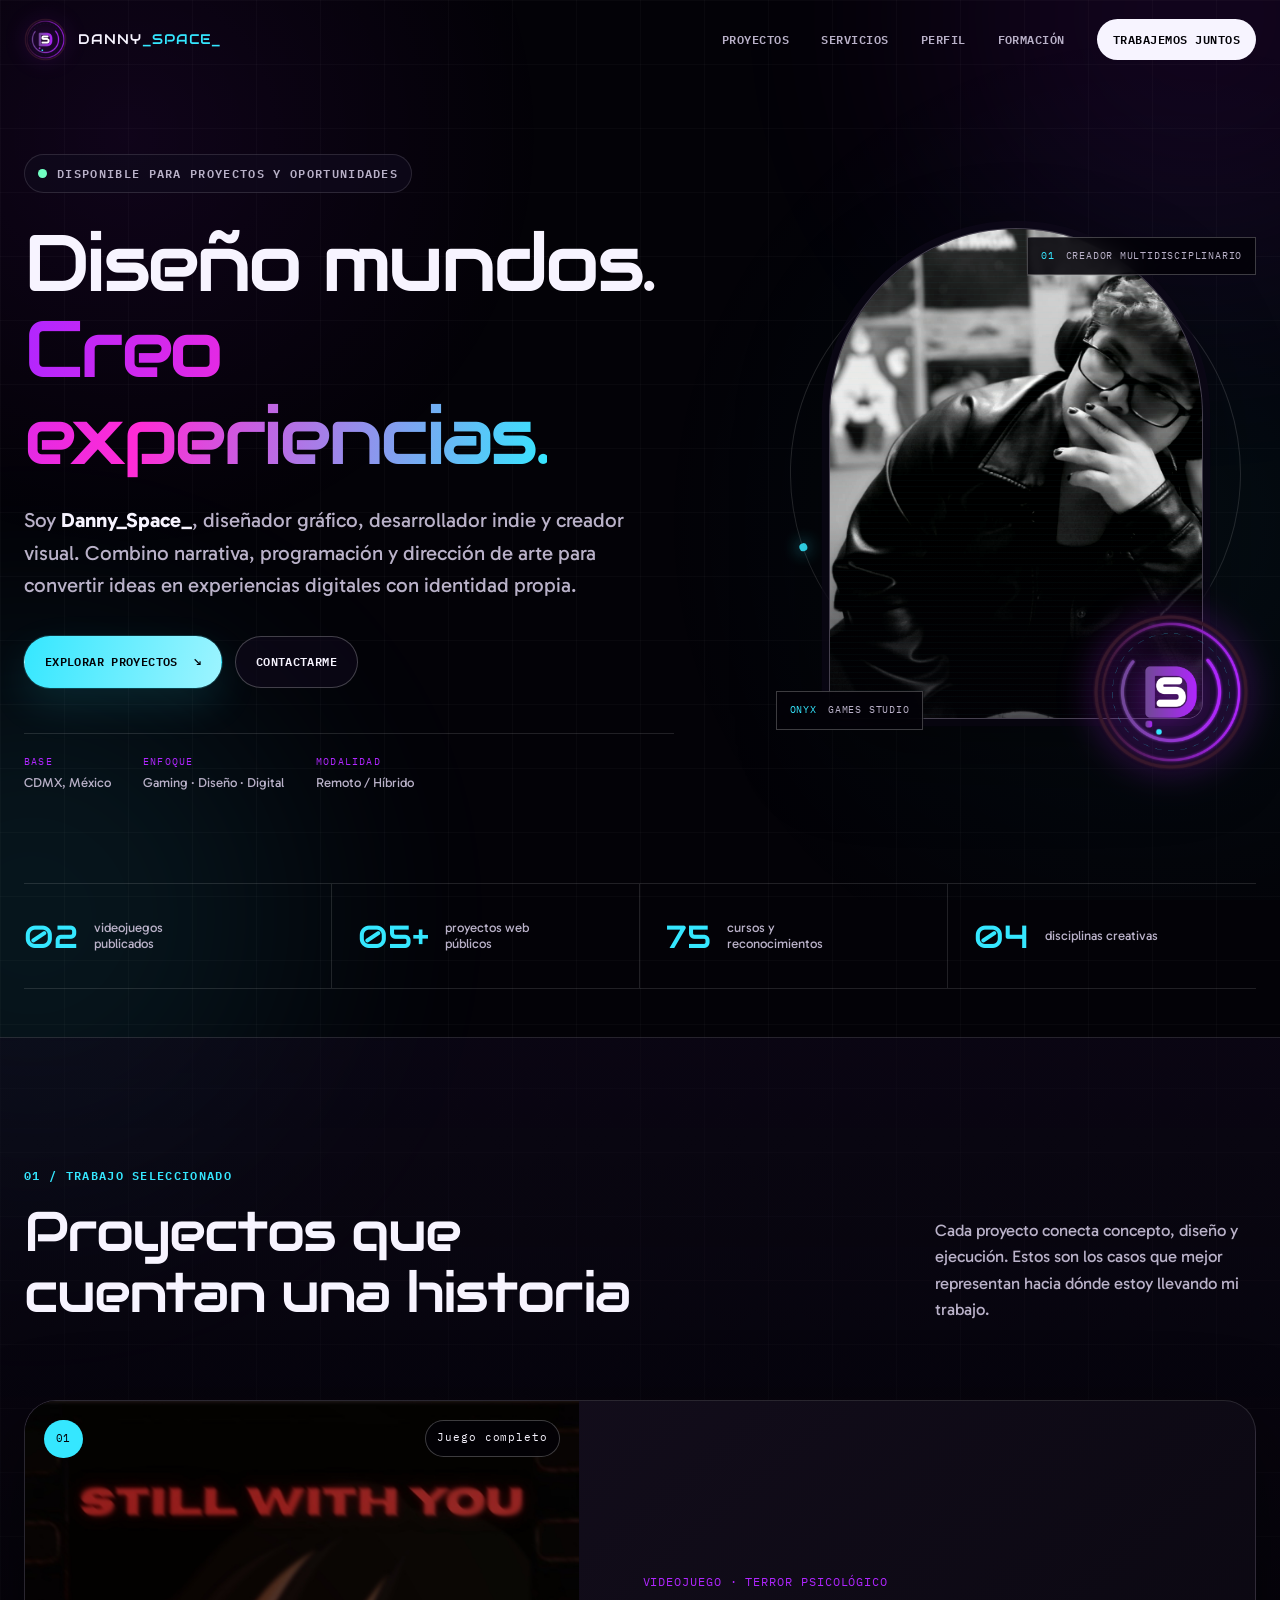
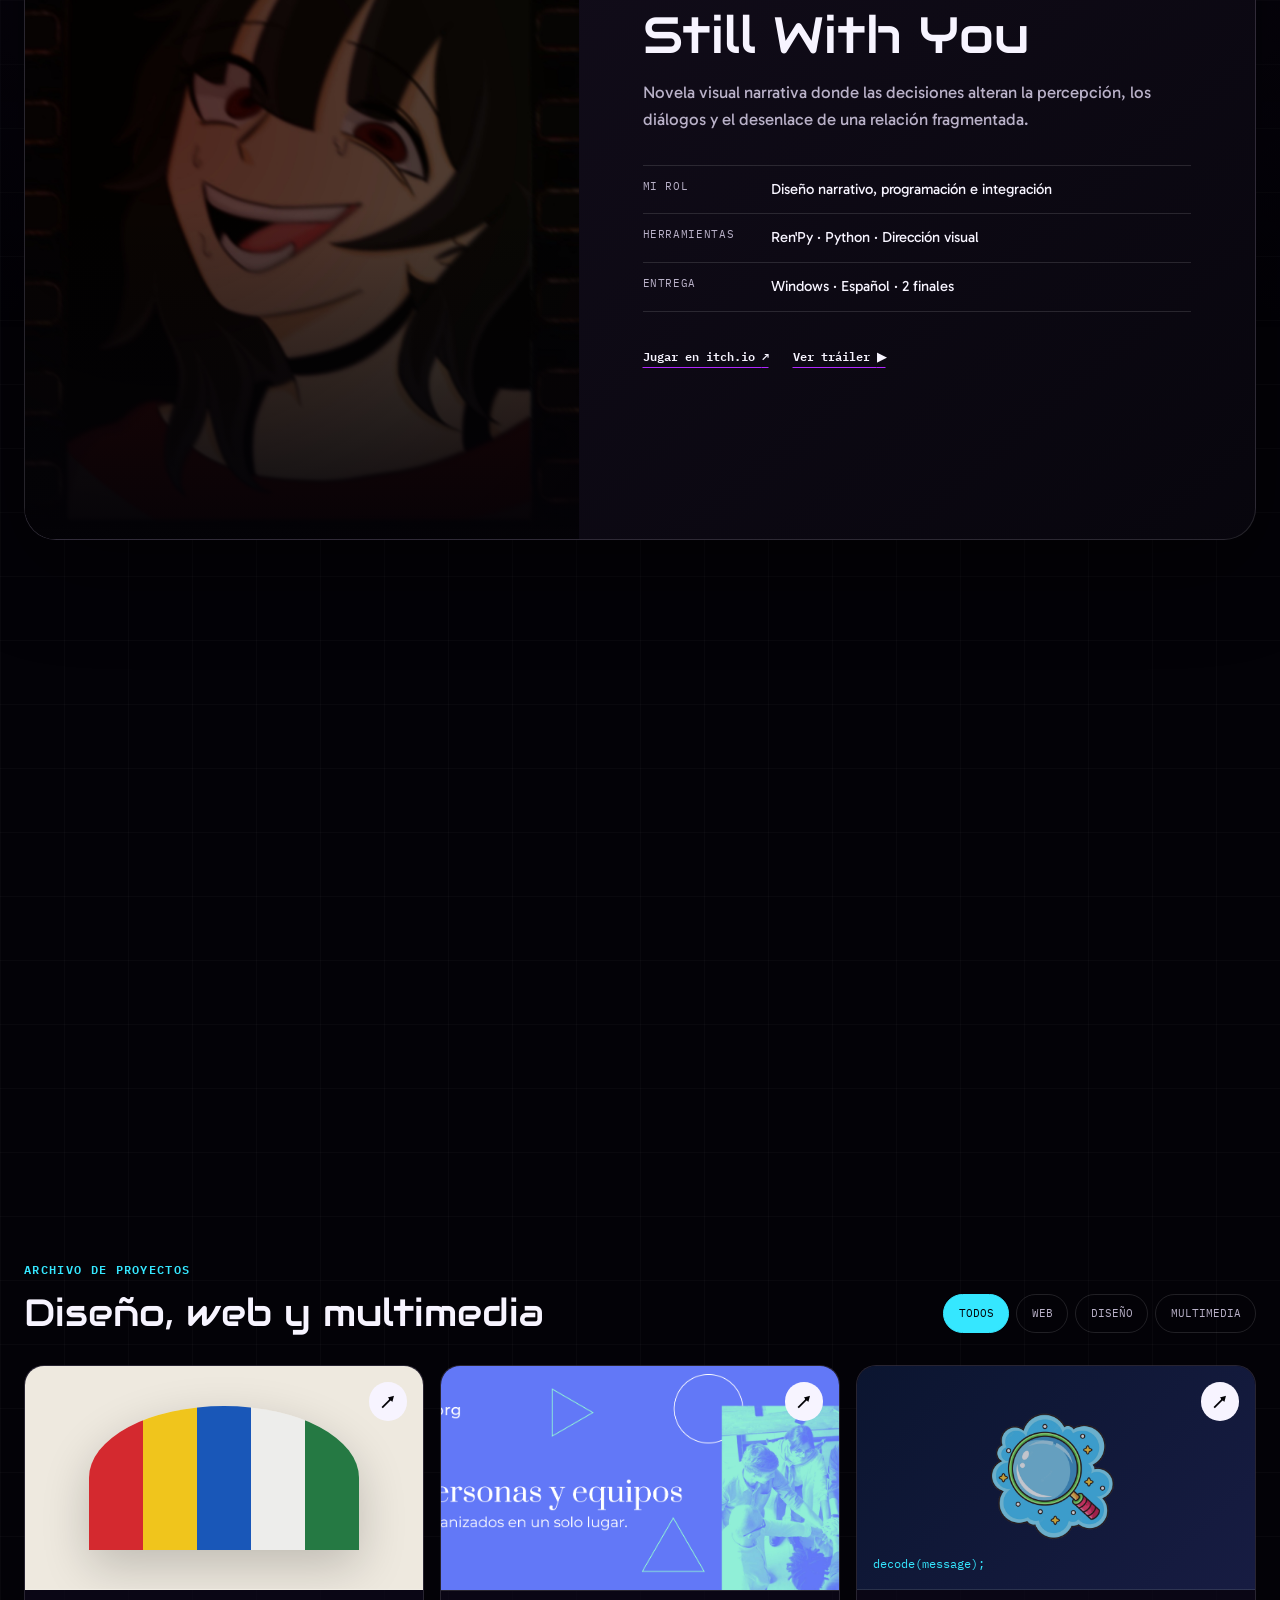
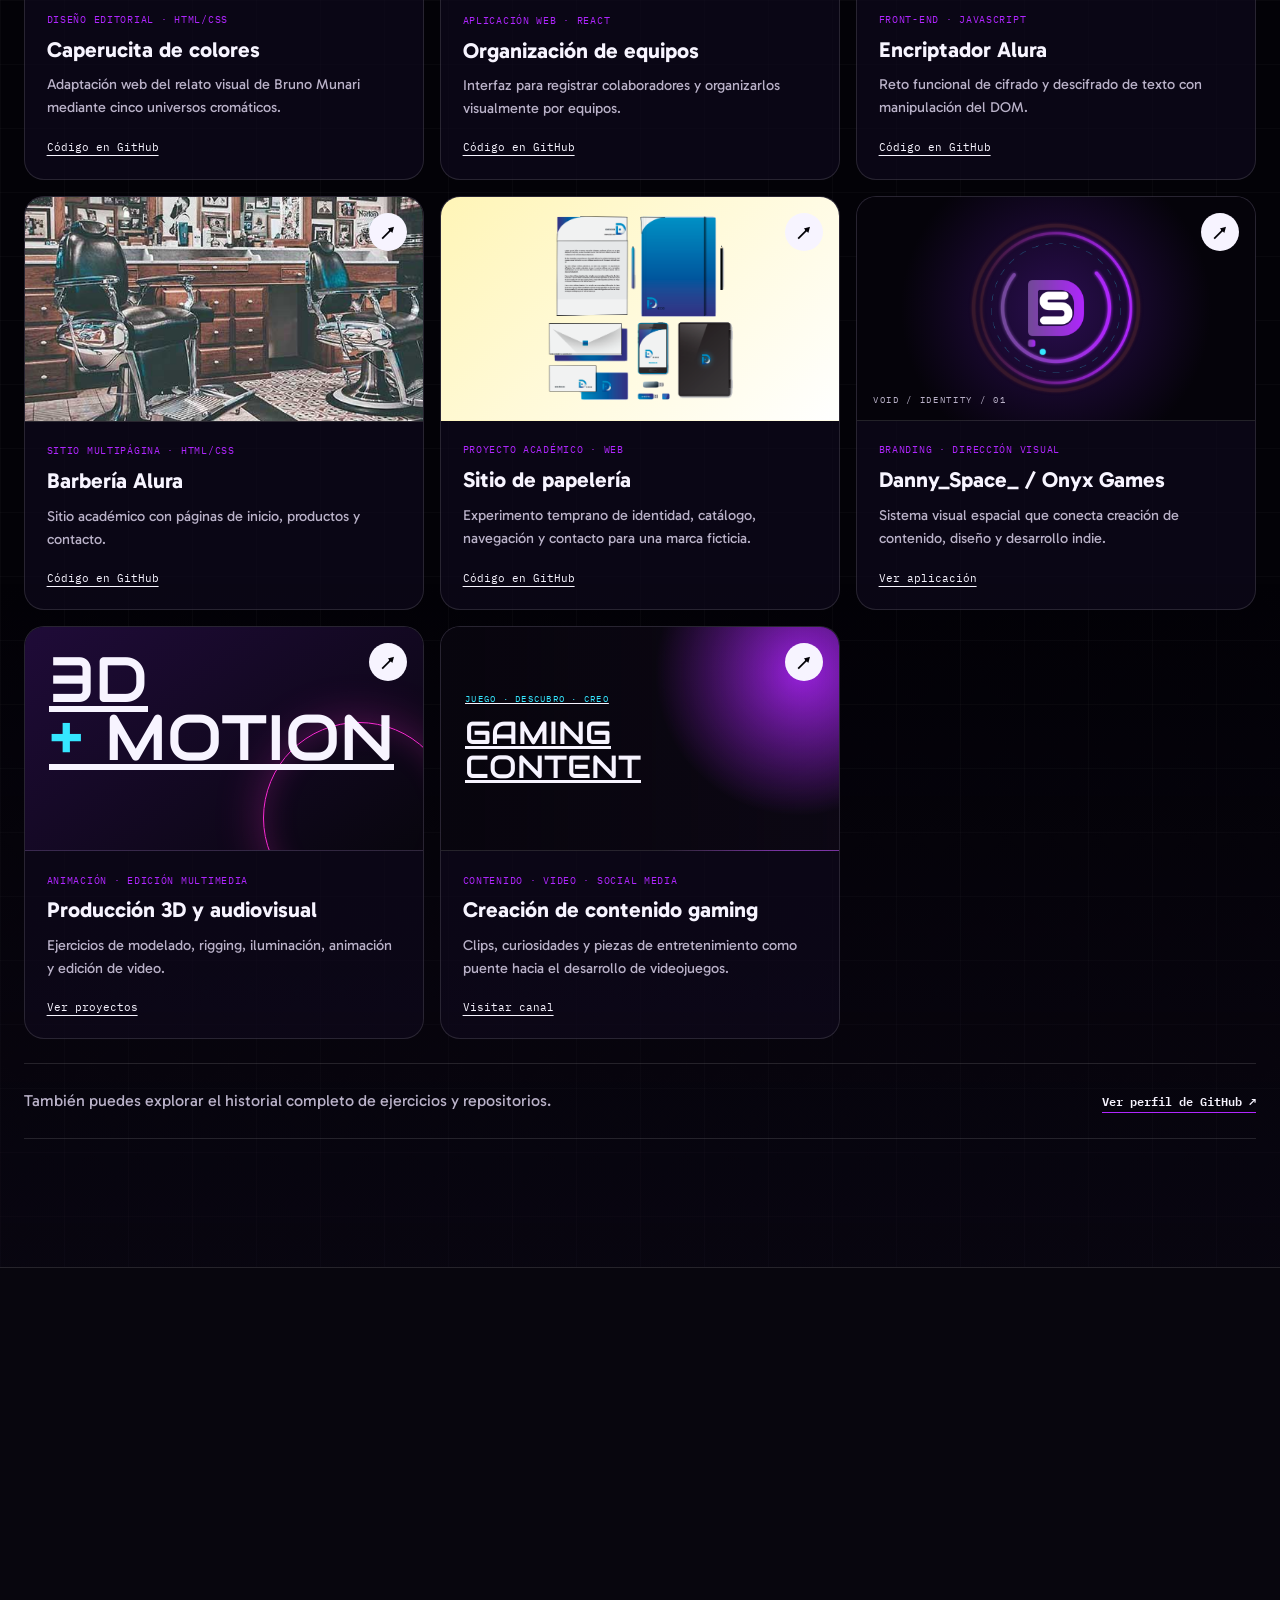
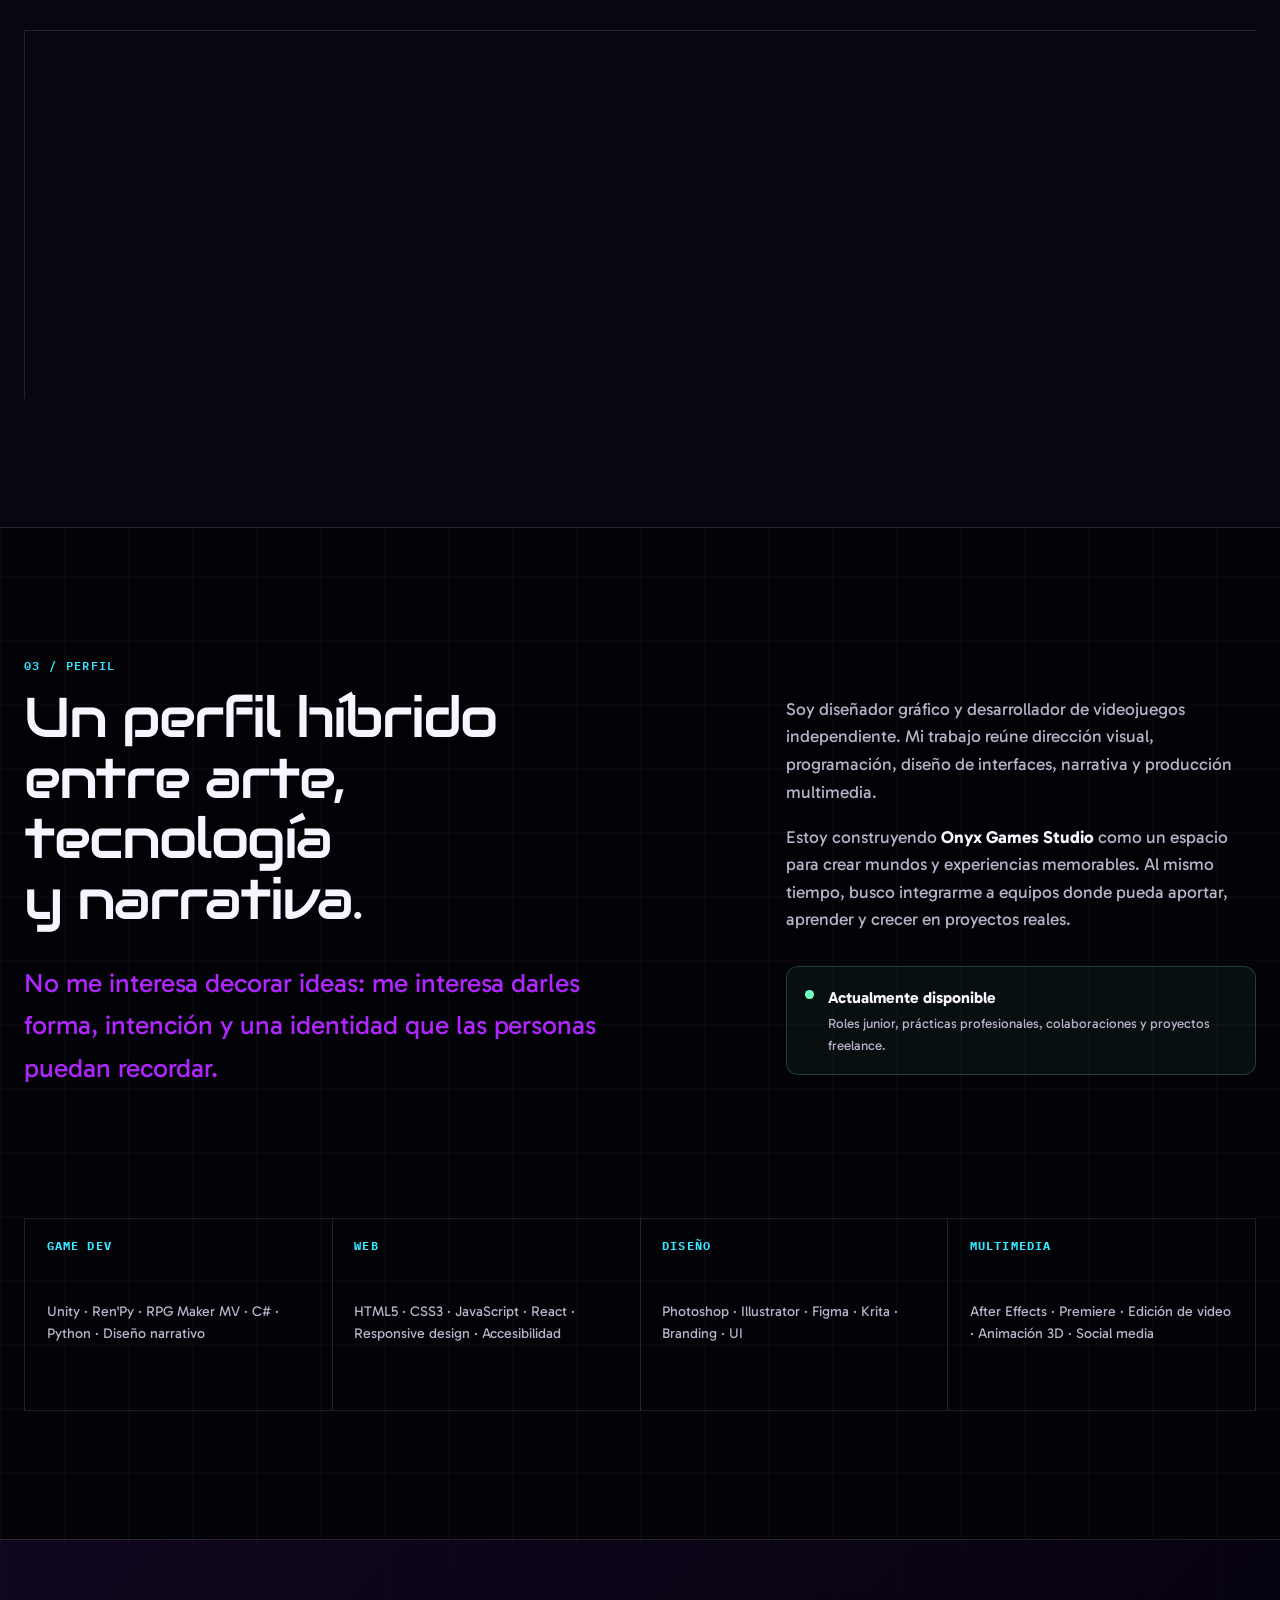
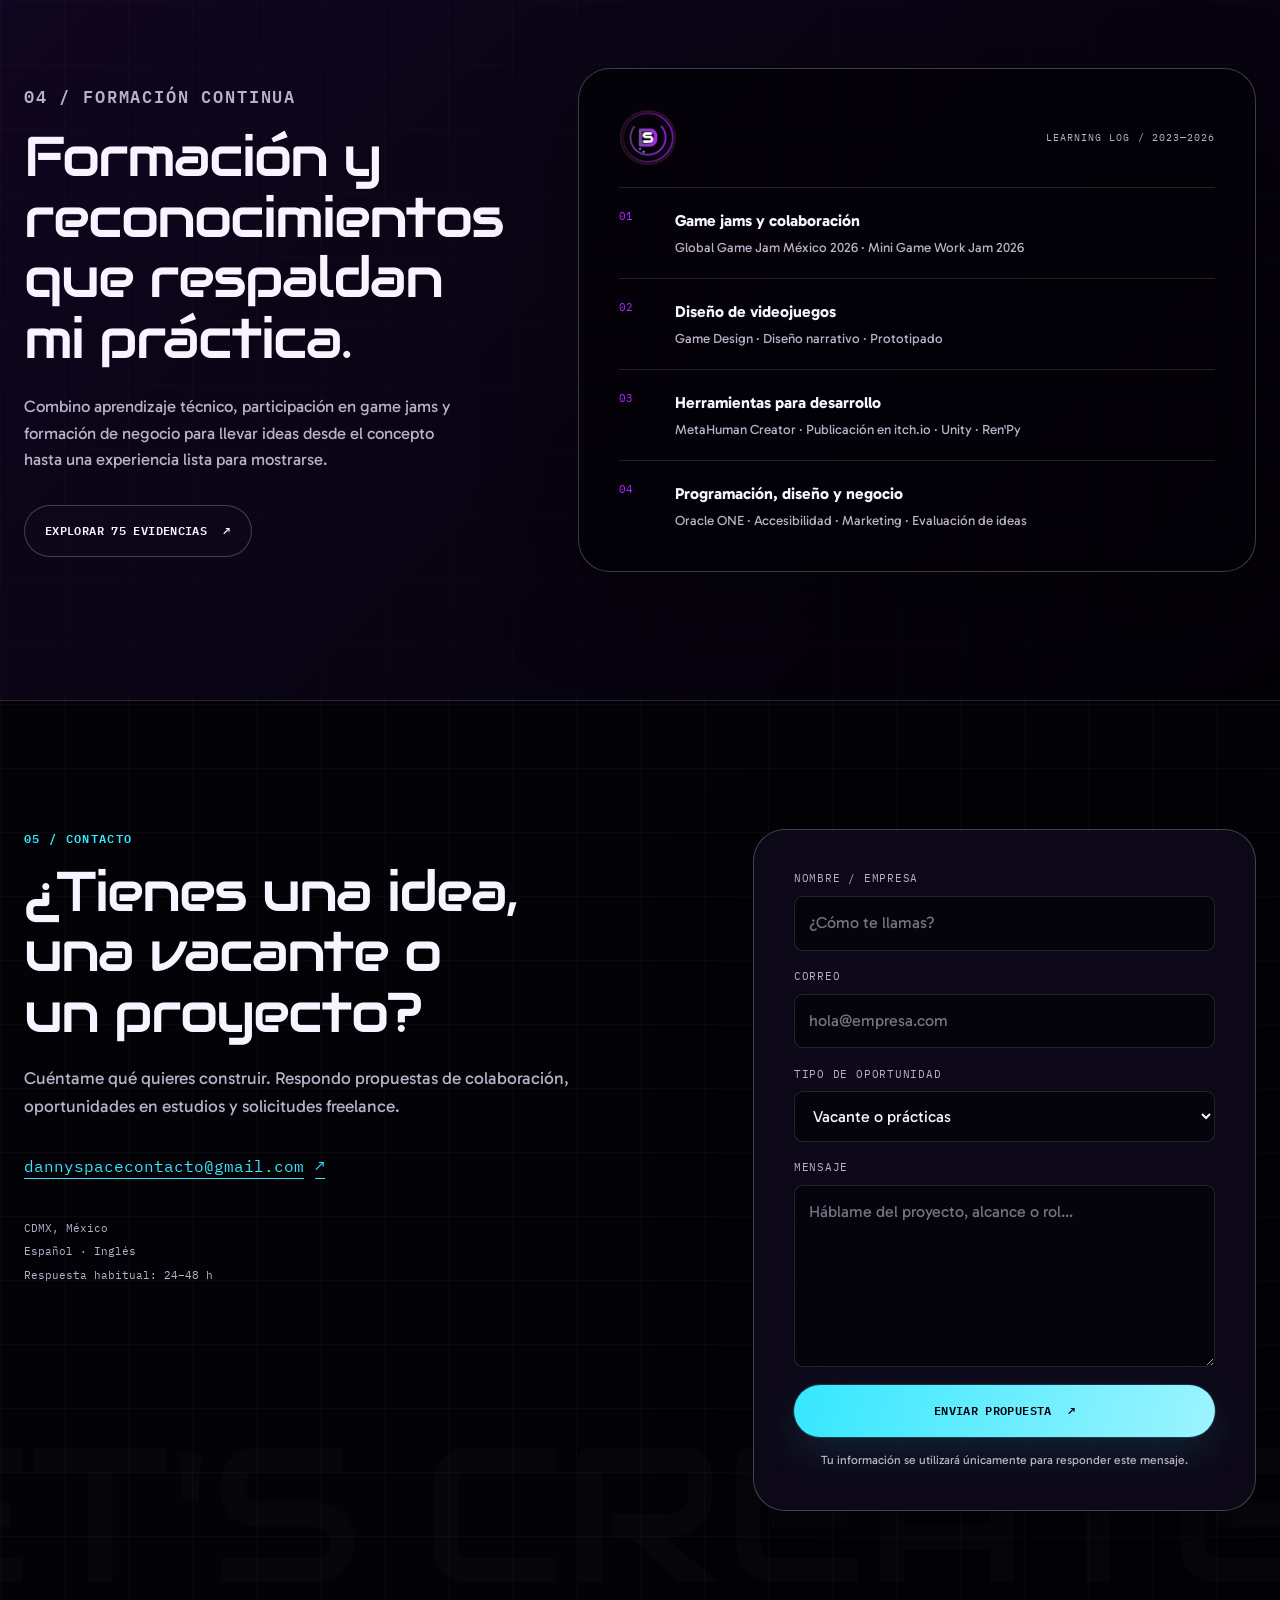
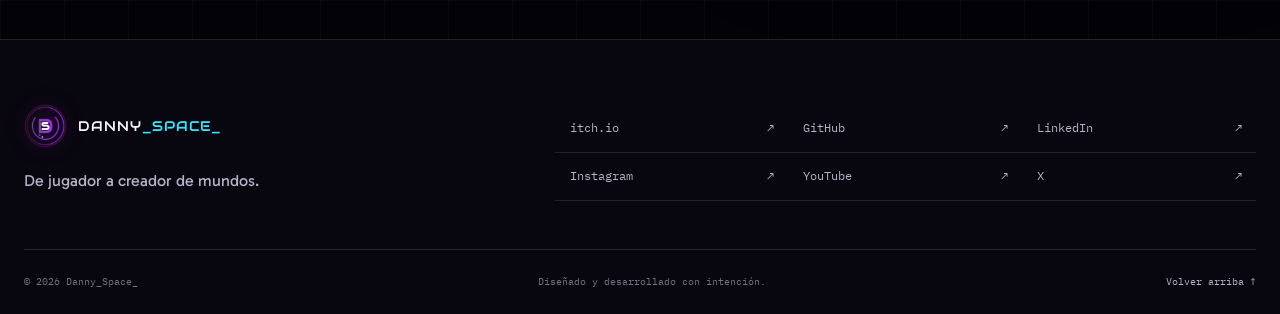
==== commit ac8cc9b7: "Update index.html" ====
--- a/index.html
+++ b/index.html
@@ -261,7 +261,7 @@
                         </article>
 
                         <article class="project-card" data-category="media design">
-                            <a class="project-card__visual project-card__visual--motion" href="https://www.youtube.com/@Danny_Space_01" target="_blank" rel="noreferrer" aria-label="Ver proyectos multimedia en YouTube">
+                            <a class="project-card__visual project-card__visual--motion" href="https://www.youtube.com/@Danny_Space_02" target="_blank" rel="noreferrer" aria-label="Ver proyectos multimedia en YouTube">
                                 <span class="motion-title">3D<br><em>+</em> MOTION</span>
                                 <span class="motion-ring" aria-hidden="true"></span>
                                 <span class="project-card__arrow" aria-hidden="true">↗</span>
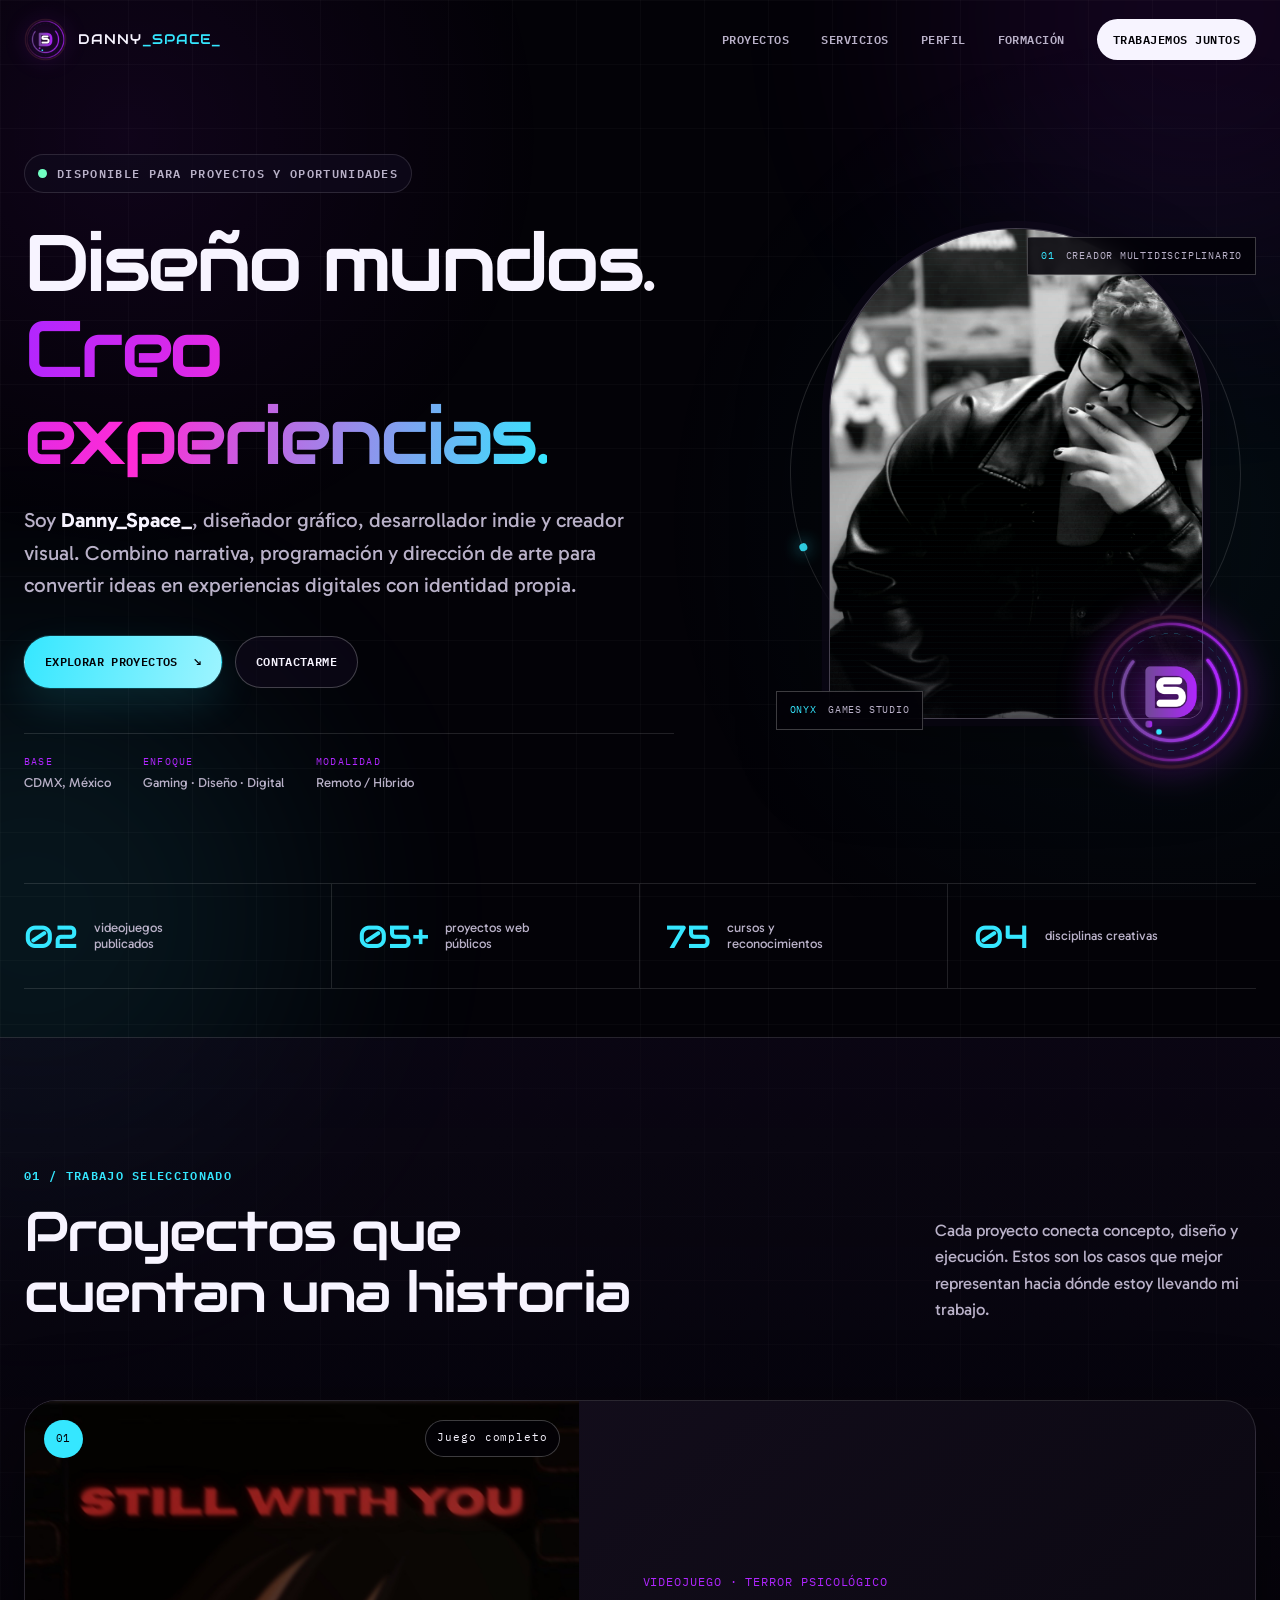
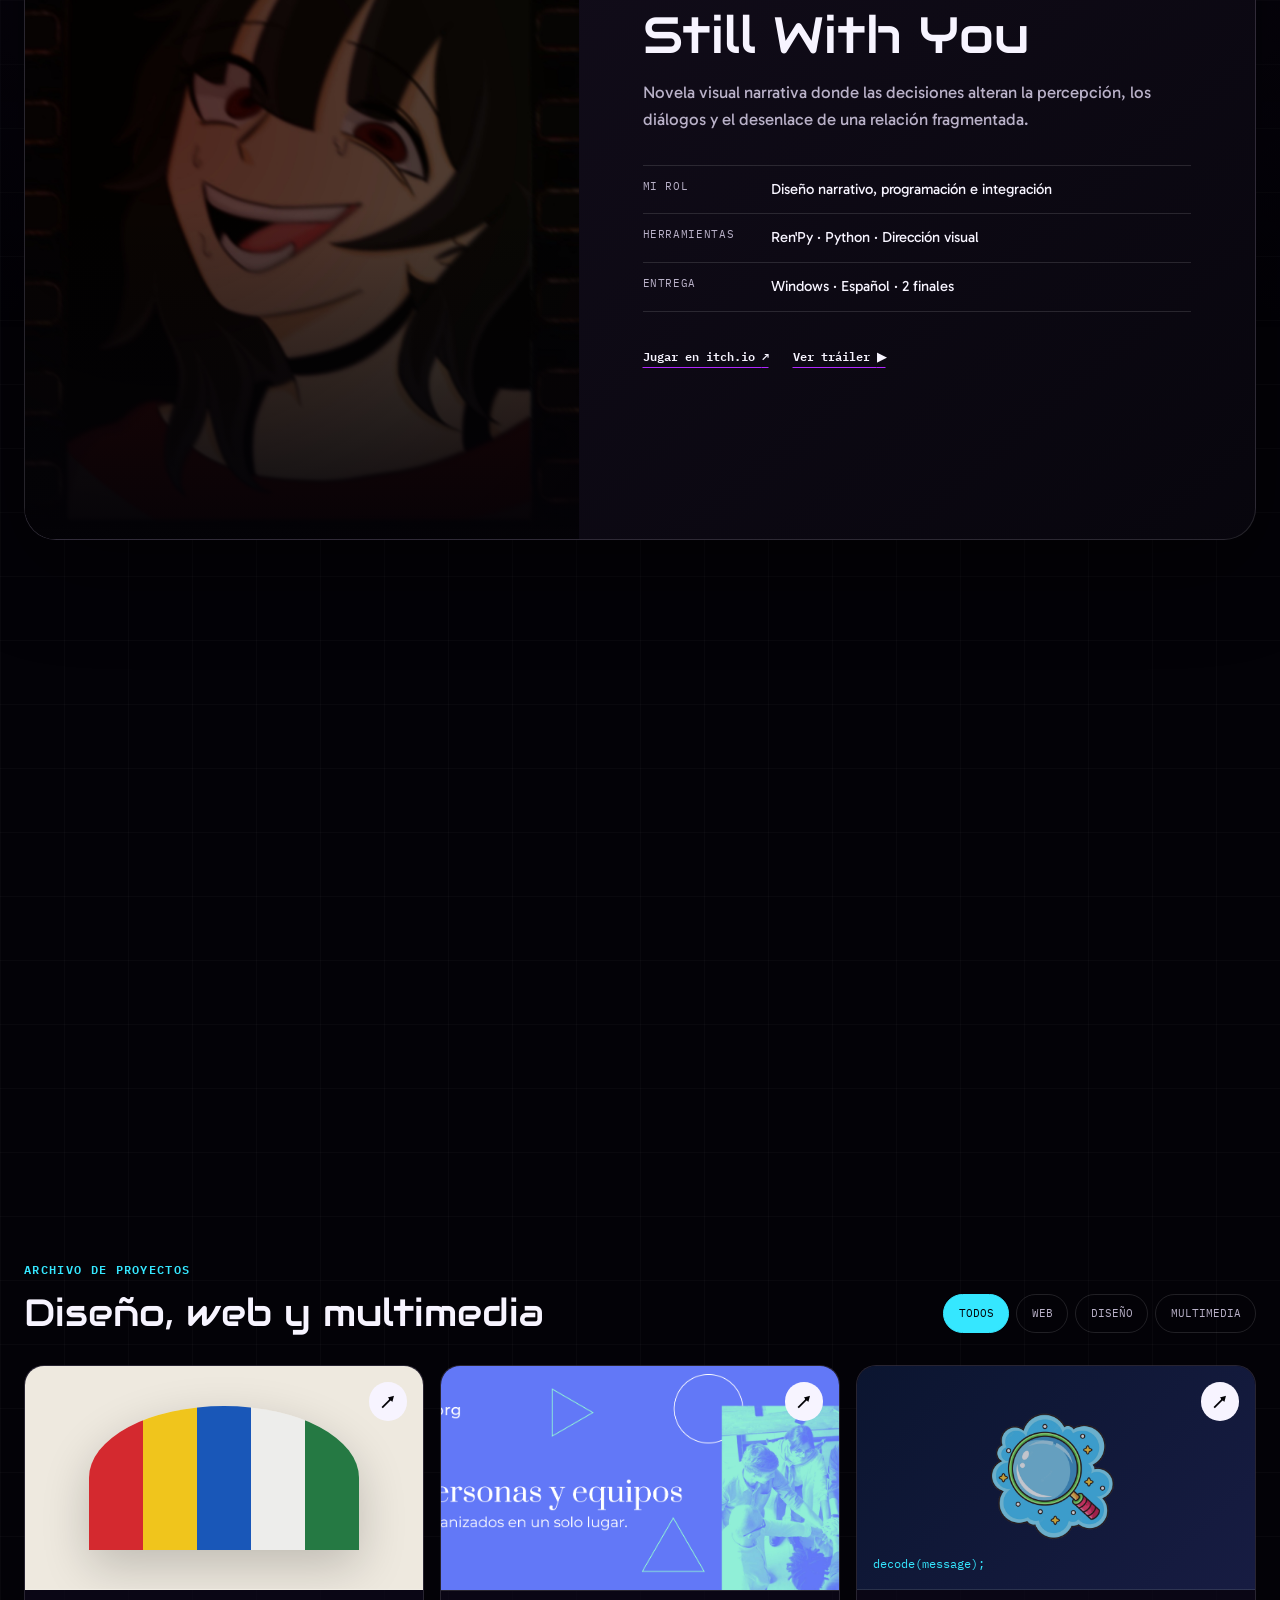
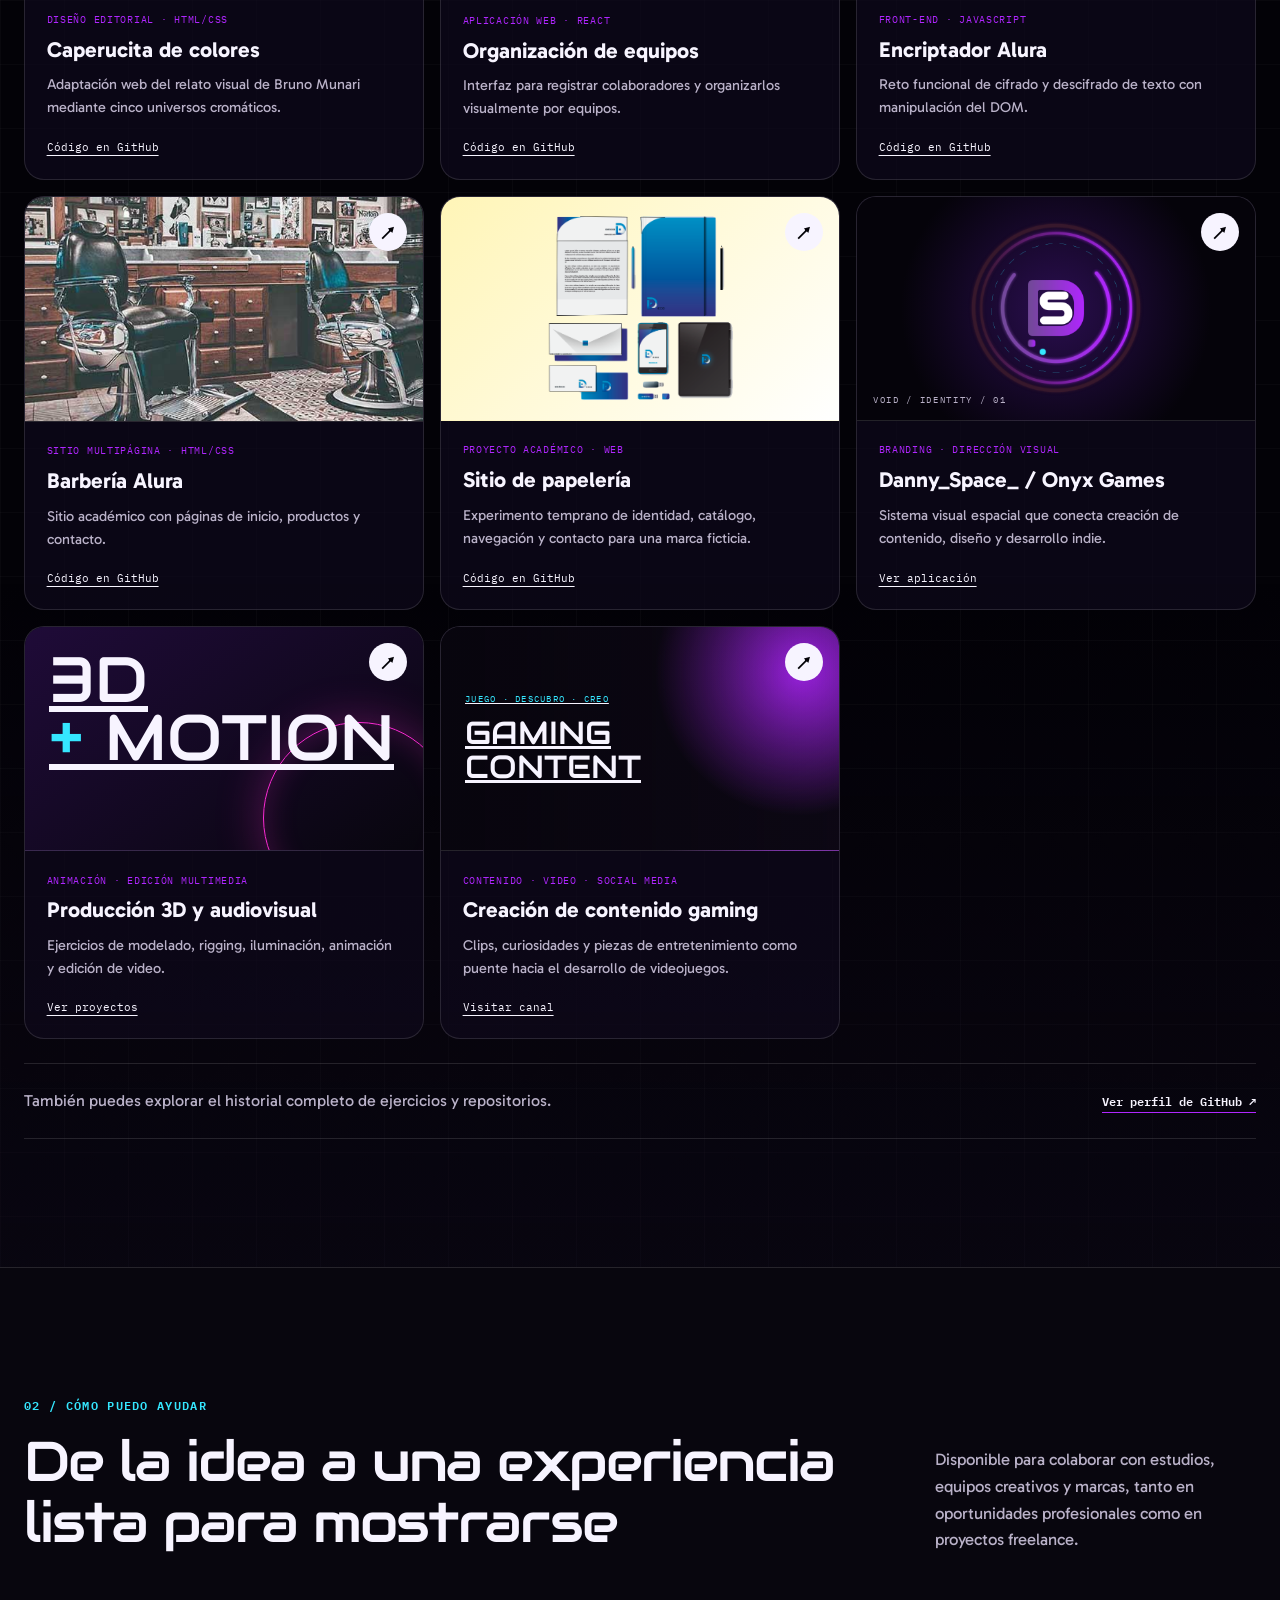
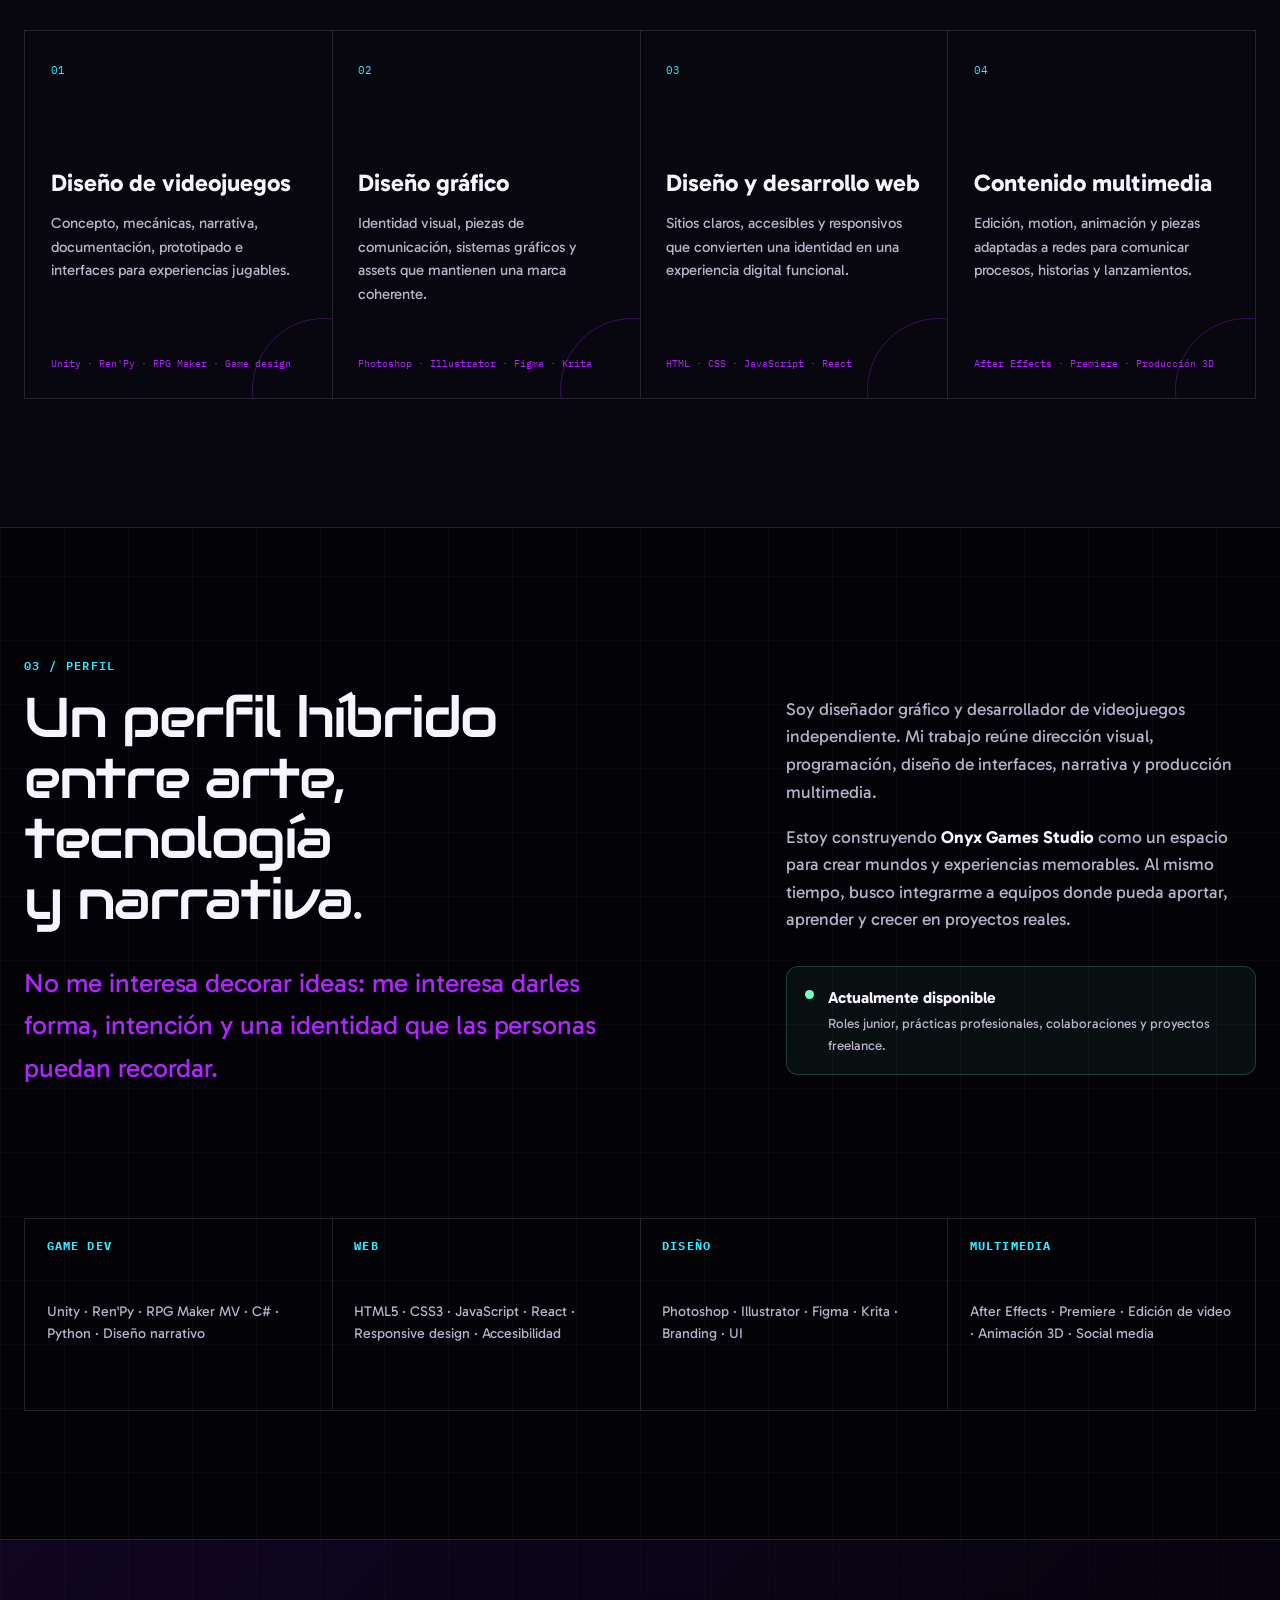
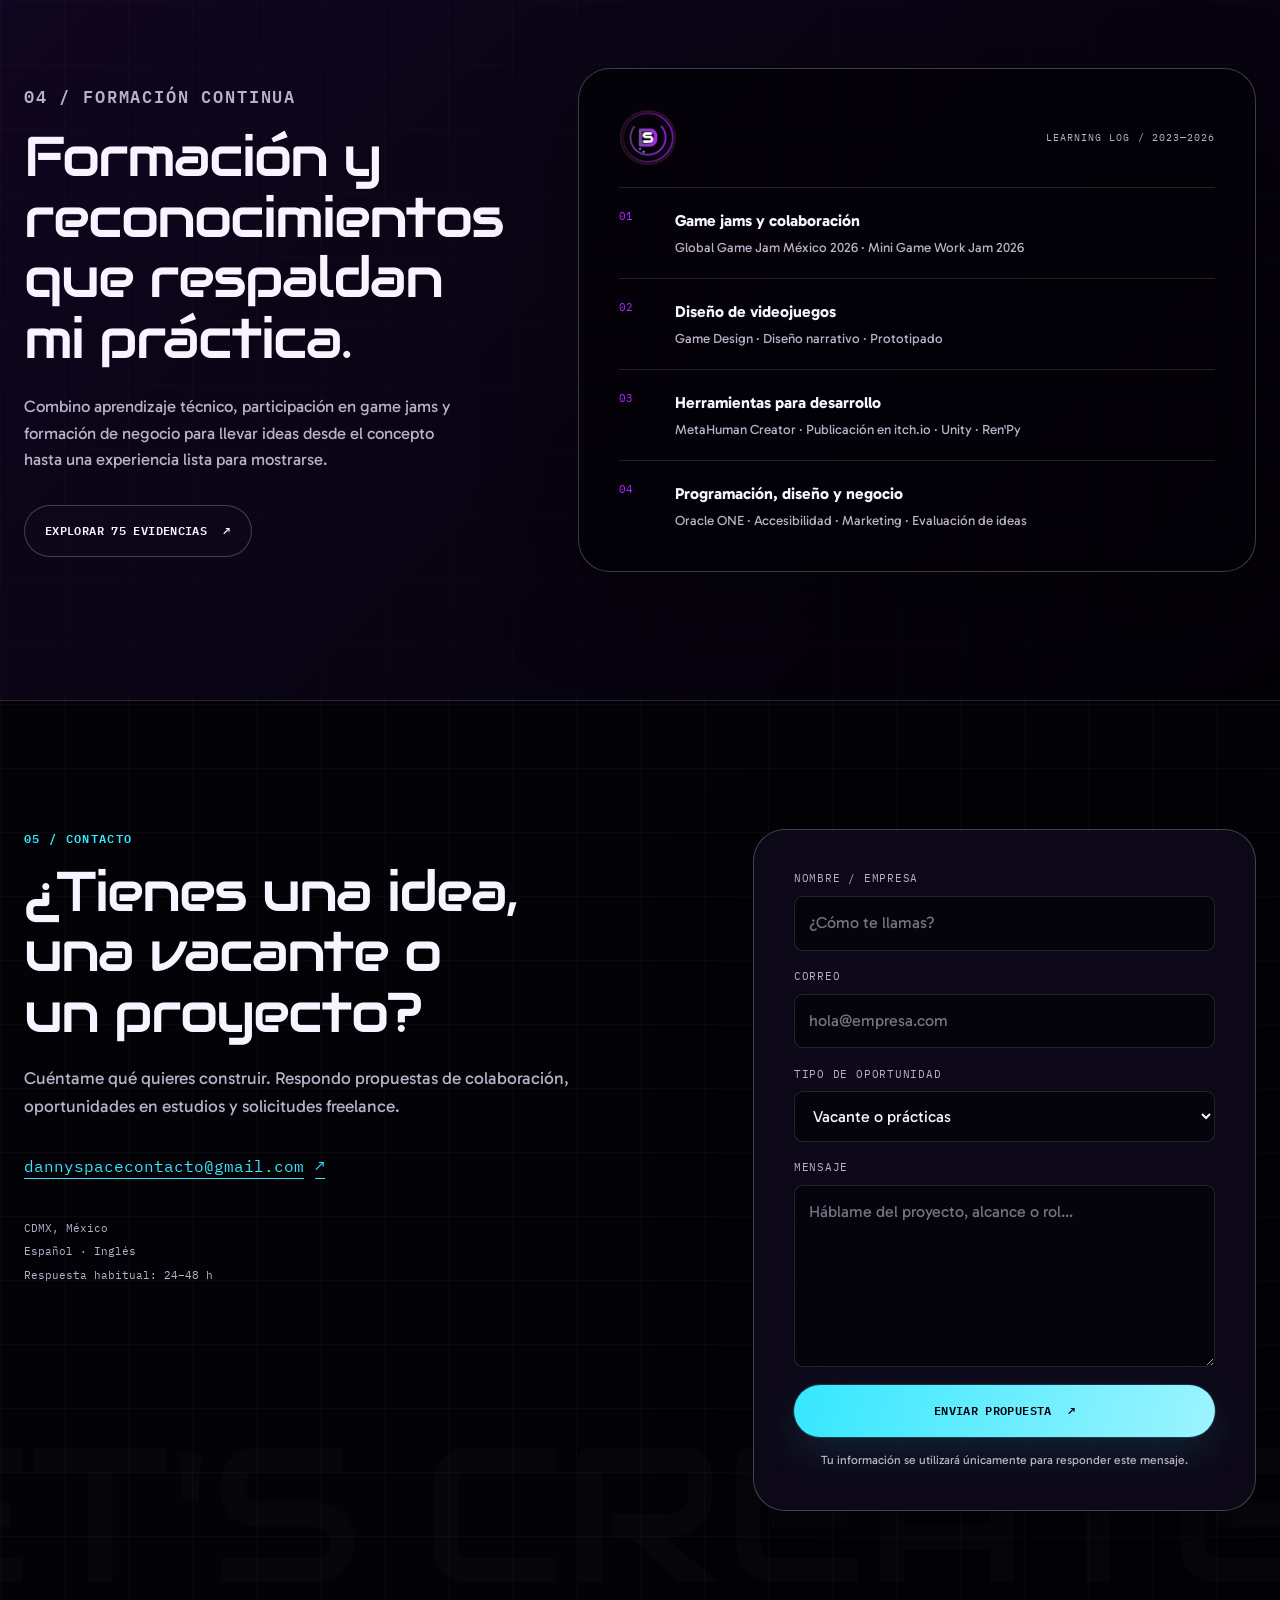
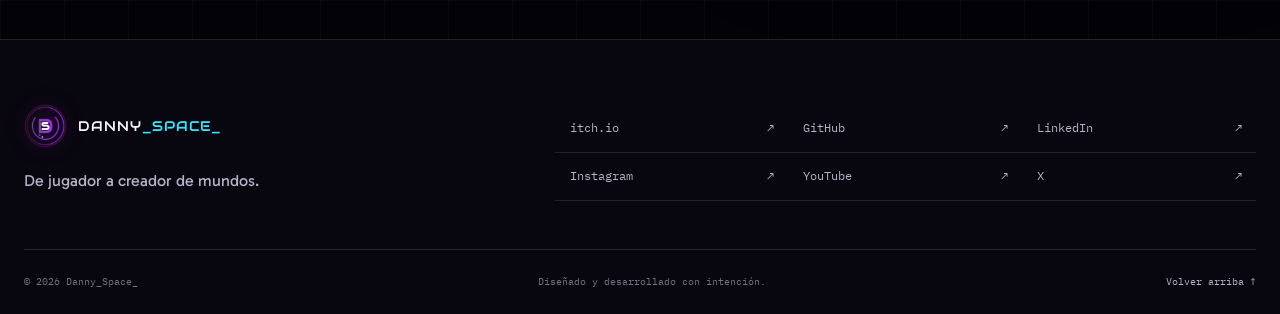
==== commit 81f9d215: "Update index.html" ====
--- a/index.html
+++ b/index.html
@@ -261,7 +261,7 @@
                         </article>
 
                         <article class="project-card" data-category="media design">
-                            <a class="project-card__visual project-card__visual--motion" href="https://www.youtube.com/@Danny_Space_02" target="_blank" rel="noreferrer" aria-label="Ver proyectos multimedia en YouTube">
+                            <a class="project-card__visual project-card__visual--motion" href="https://www.youtube.com/@danny_space_02" target="_blank" rel="noreferrer" aria-label="Ver proyectos multimedia en YouTube">
                                 <span class="motion-title">3D<br><em>+</em> MOTION</span>
                                 <span class="motion-ring" aria-hidden="true"></span>
                                 <span class="project-card__arrow" aria-hidden="true">↗</span>
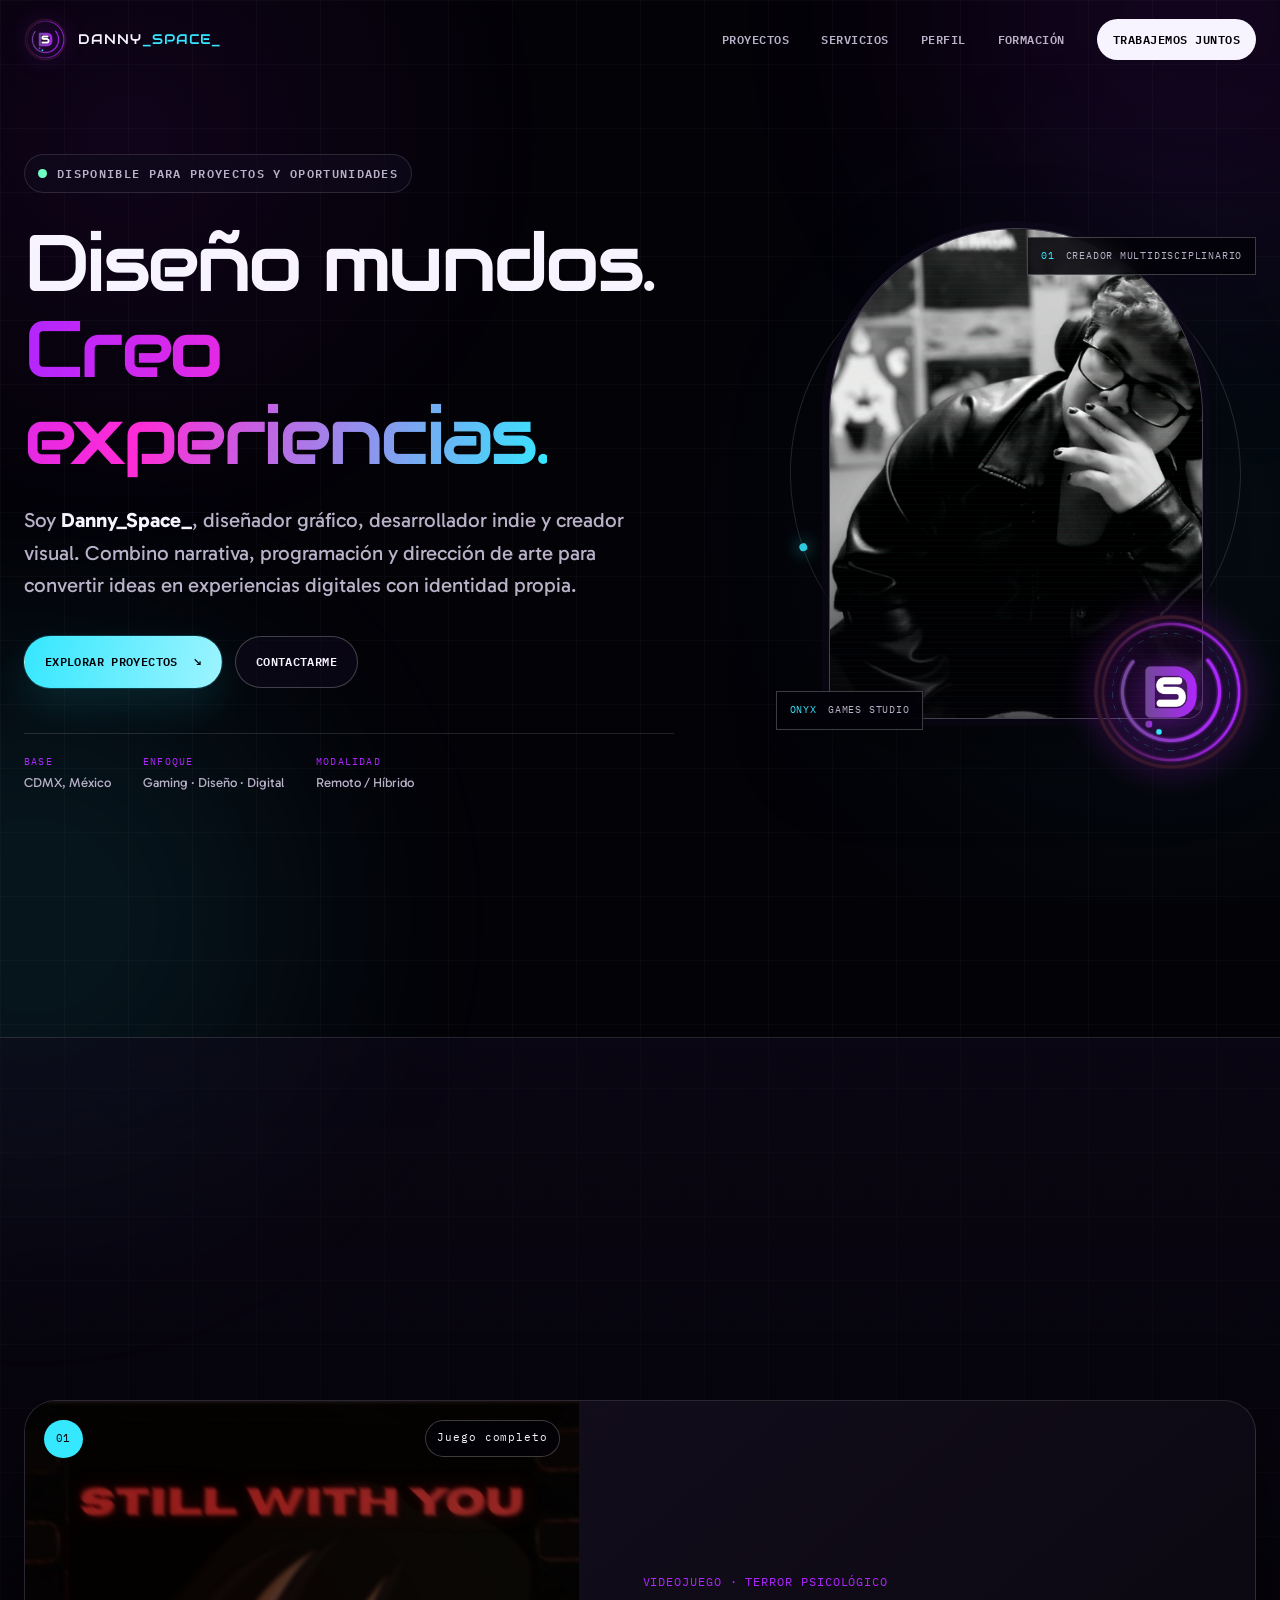
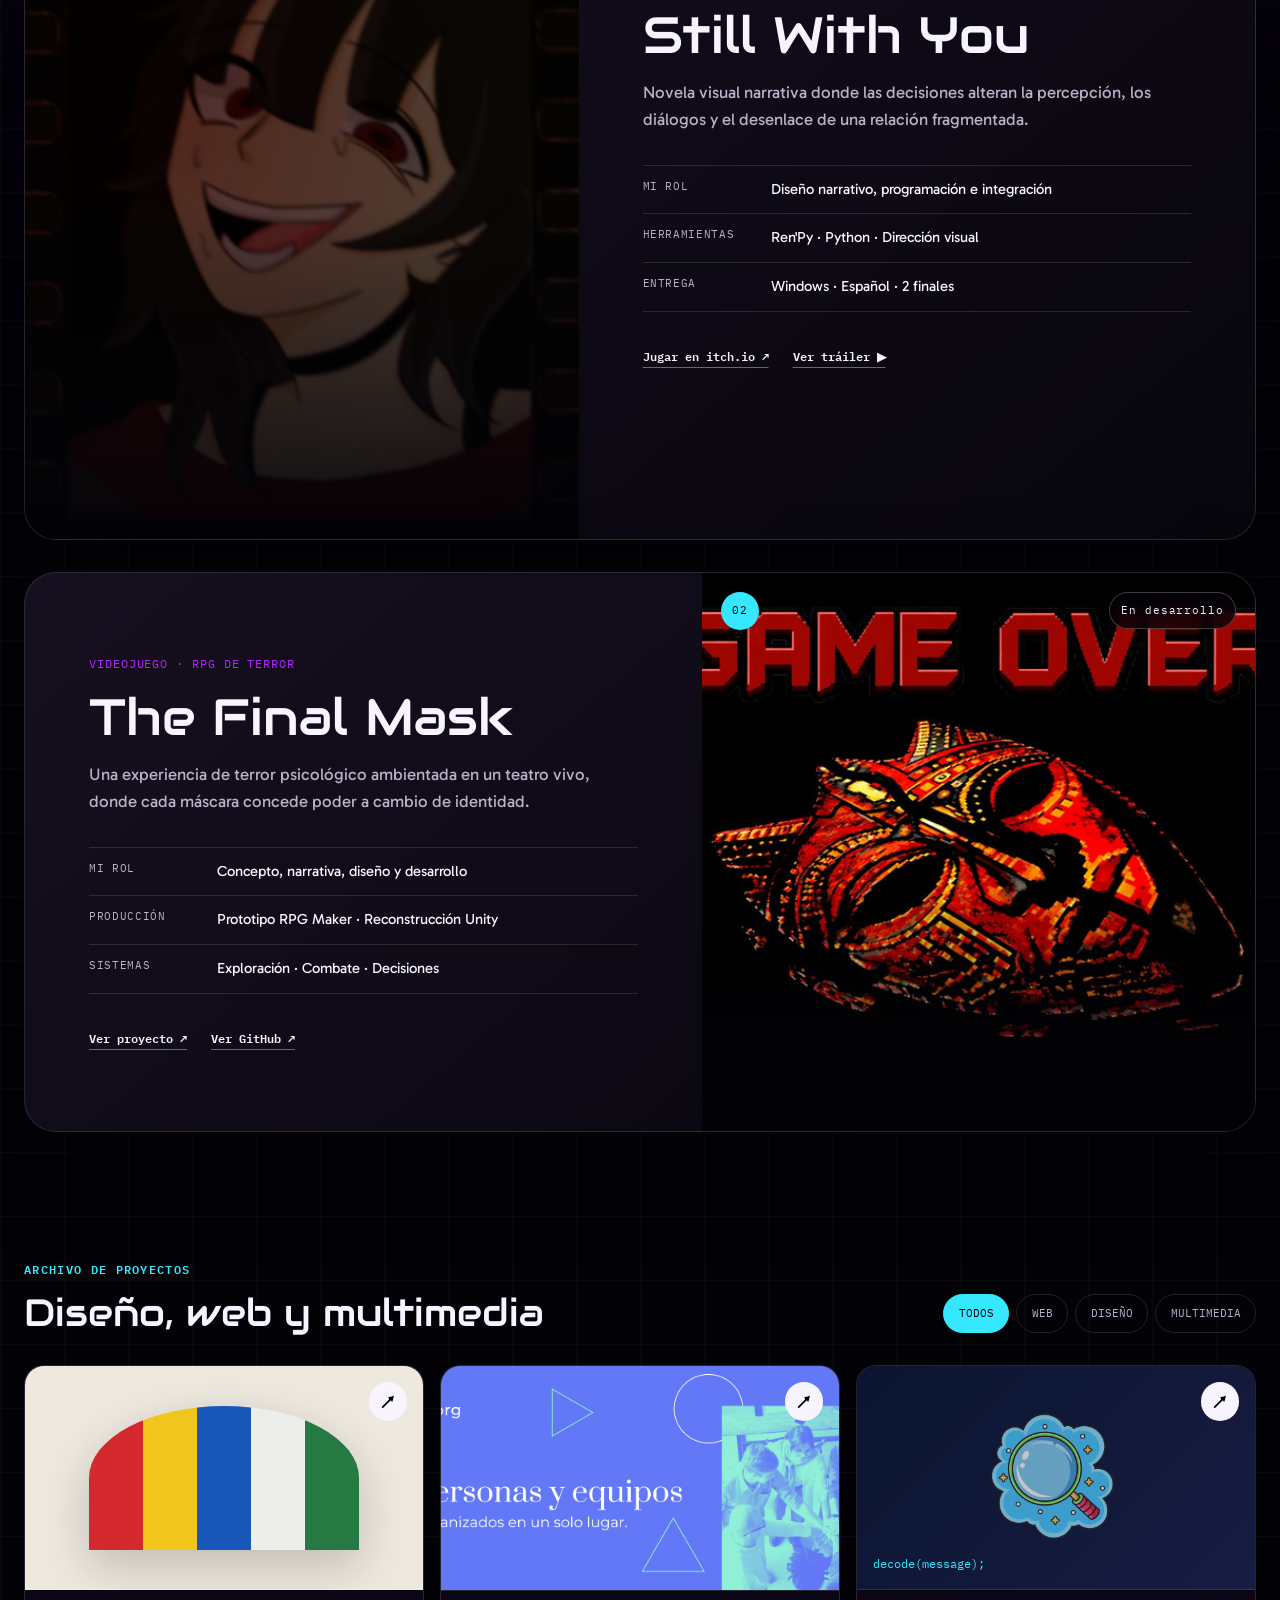
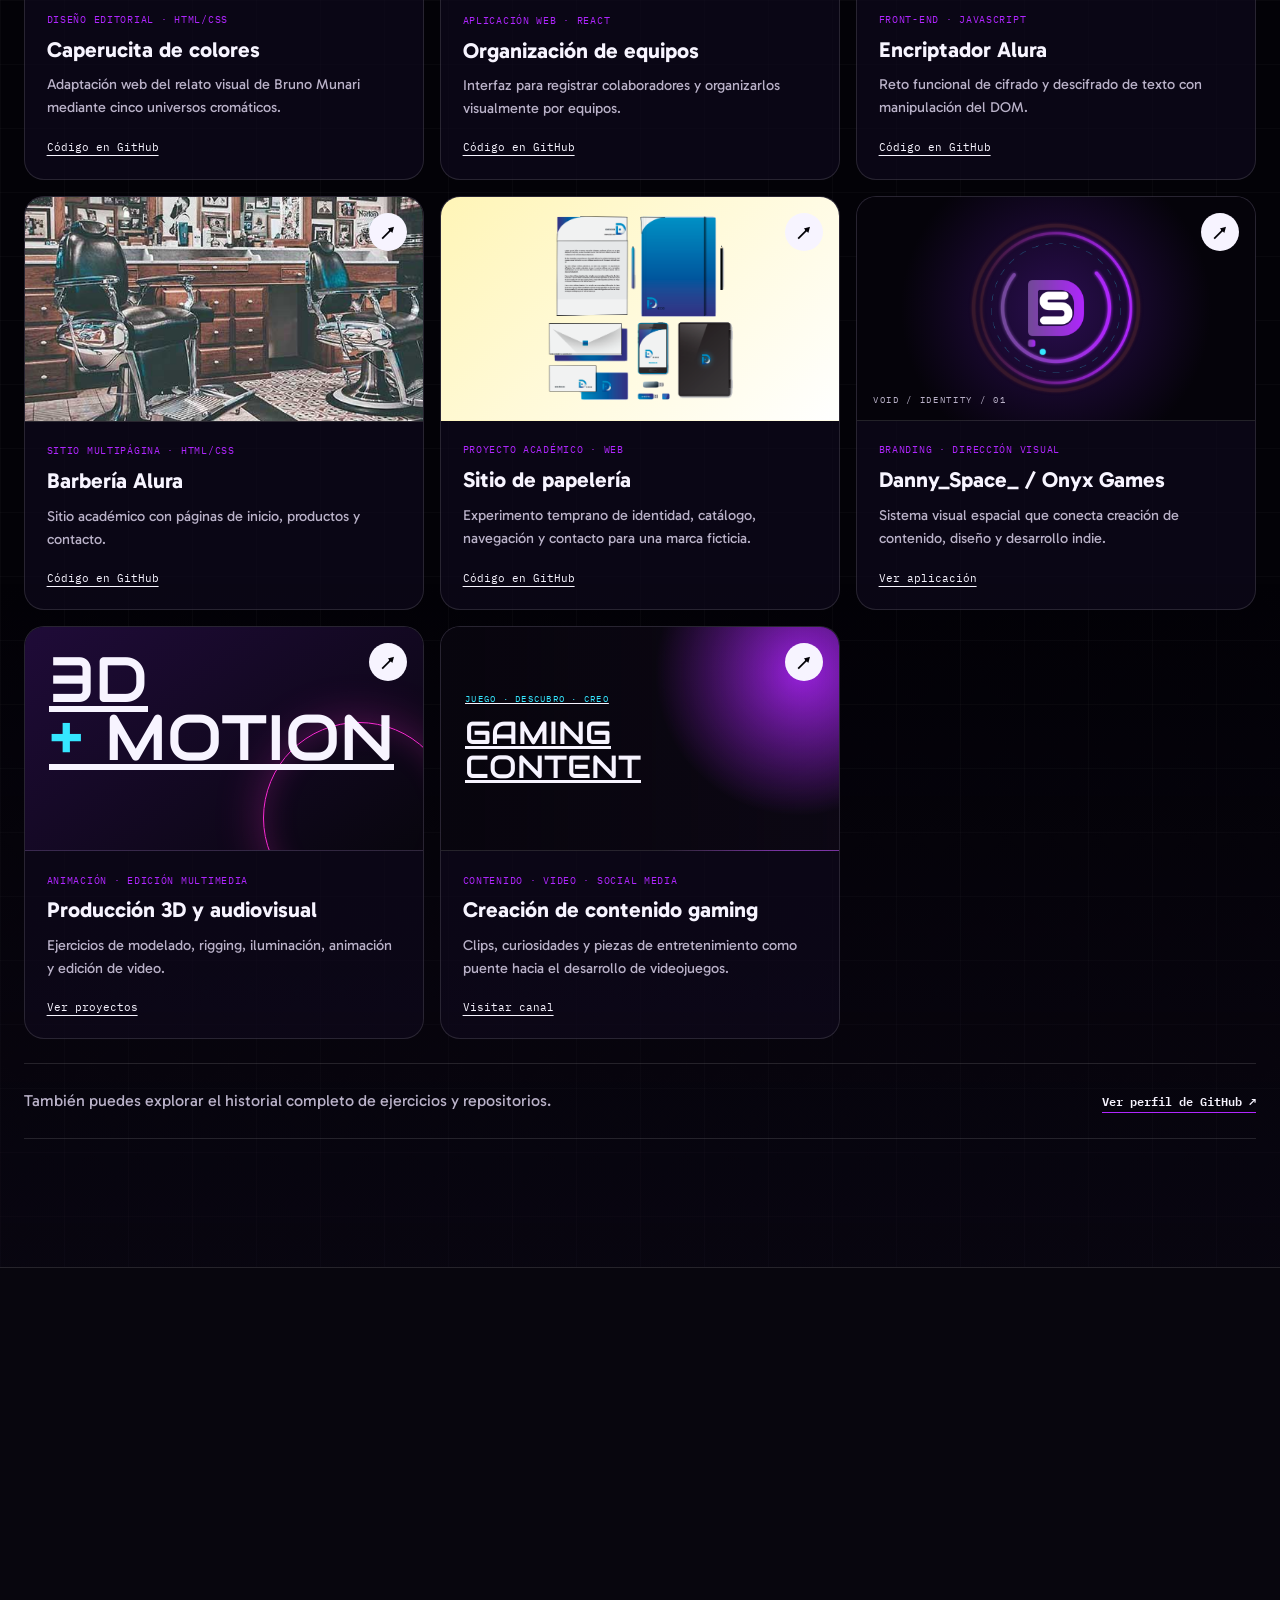
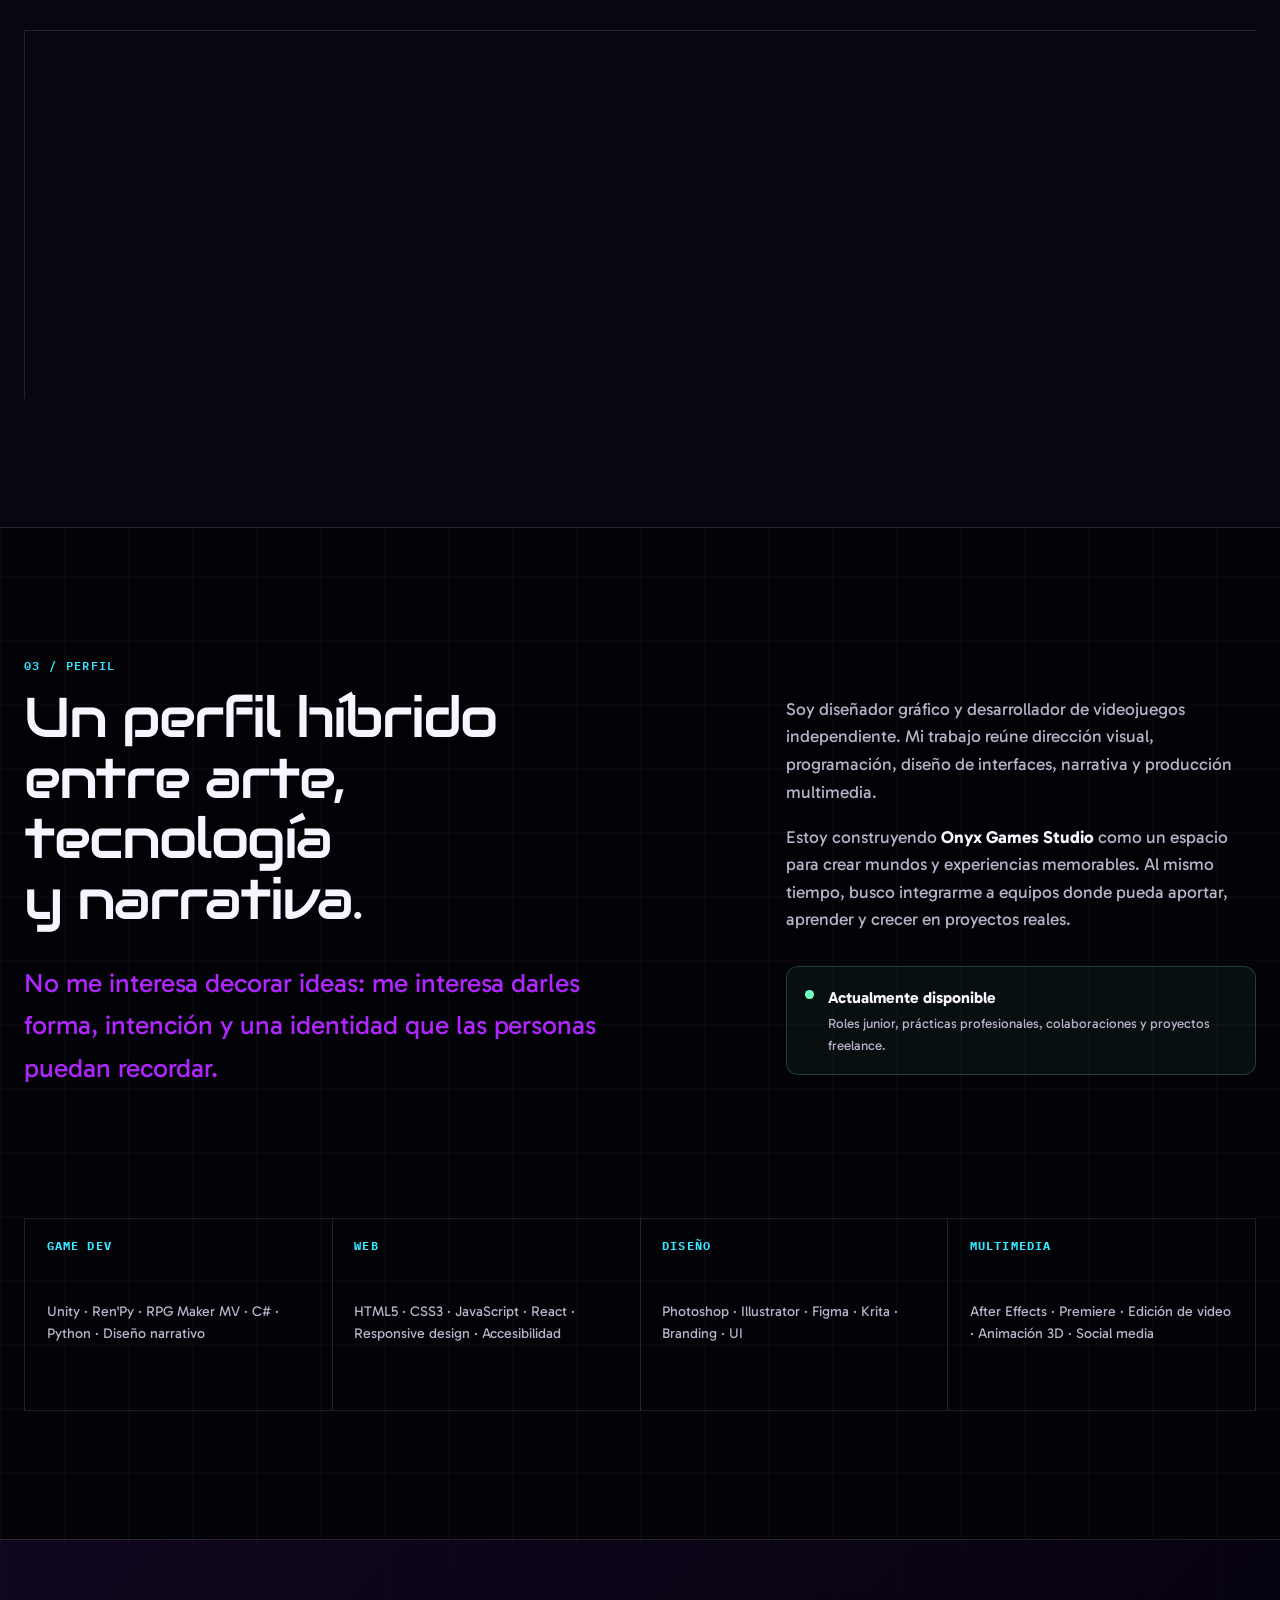
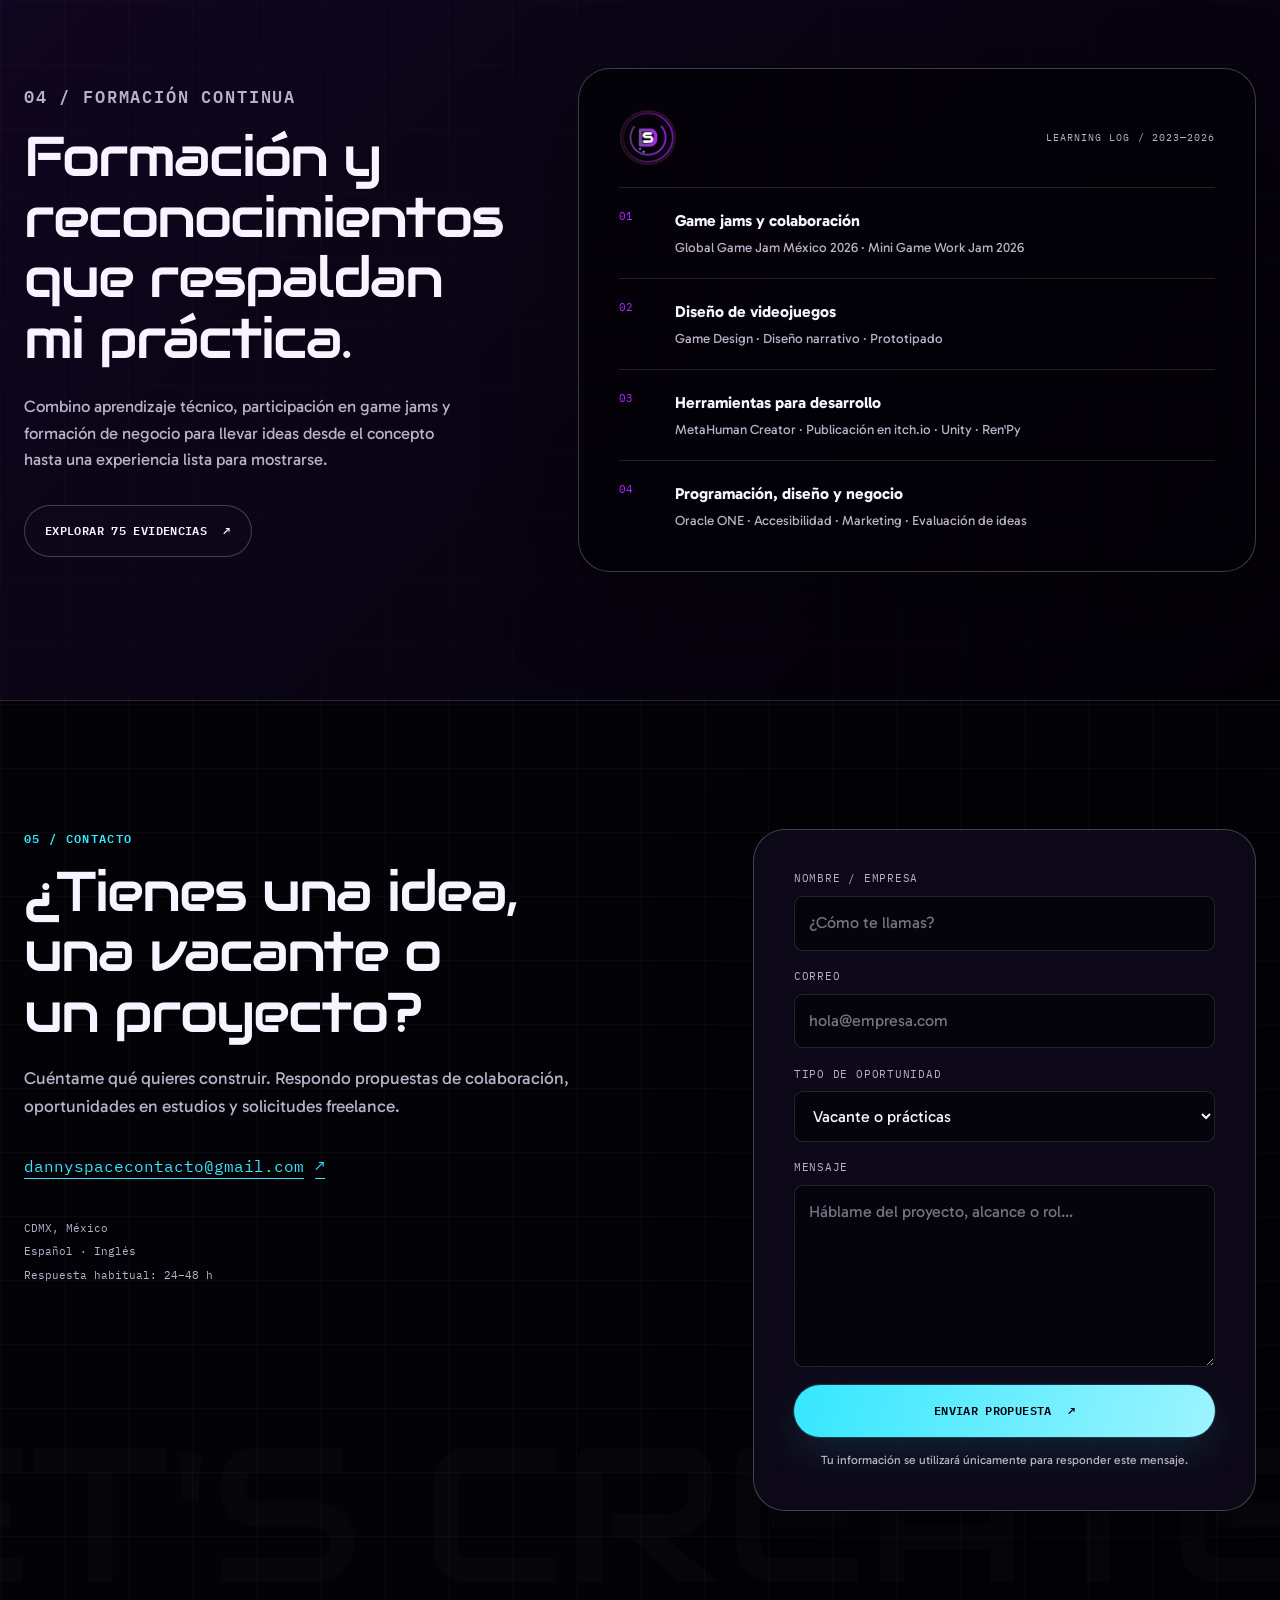
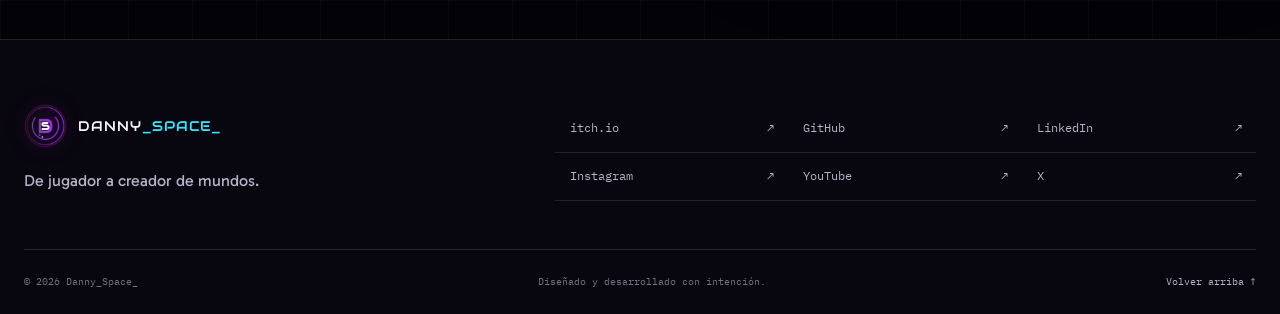
==== commit b69d25a6: "Update YouTube links to new channel" ====
--- a/index.html
+++ b/index.html
@@ -35,7 +35,7 @@
         "https://danny-space-oficial.itch.io/",
         "https://www.linkedin.com/in/daniel-l%C3%B3pez-arenas-268b6a229",
         "https://www.instagram.com/danny_space_oficial/",
-        "https://www.youtube.com/@Danny_Space_01"
+        "https://www.youtube.com/@Danny_Space_02"
       ]
     }
     </script>
@@ -270,7 +270,7 @@
                                 <span>Animación · Edición multimedia</span>
                                 <h4>Producción 3D y audiovisual</h4>
                                 <p>Ejercicios de modelado, rigging, iluminación, animación y edición de video.</p>
-                                <a href="https://www.youtube.com/@Danny_Space_01" target="_blank" rel="noreferrer">Ver proyectos</a>
+                                <a href="https://www.youtube.com/@Danny_Space_02" target="_blank" rel="noreferrer">Ver proyectos</a>
                             </div>
                         </article>
 
@@ -414,7 +414,7 @@
                 <a href="https://github.com/DannySpace1" target="_blank" rel="noreferrer">GitHub <span>↗</span></a>
                 <a href="https://www.linkedin.com/in/daniel-l%C3%B3pez-arenas-268b6a229" target="_blank" rel="noreferrer">LinkedIn <span>↗</span></a>
                 <a href="https://www.instagram.com/danny_space_oficial/" target="_blank" rel="noreferrer">Instagram <span>↗</span></a>
-                <a href="https://www.youtube.com/@Danny_Space_01" target="_blank" rel="noreferrer">YouTube <span>↗</span></a>
+                <a href="https://www.youtube.com/@Danny_Space_02" target="_blank" rel="noreferrer">YouTube <span>↗</span></a>
                 <a href="https://x.com/DannySpace01" target="_blank" rel="noreferrer">X <span>↗</span></a>
             </div>
         </div>
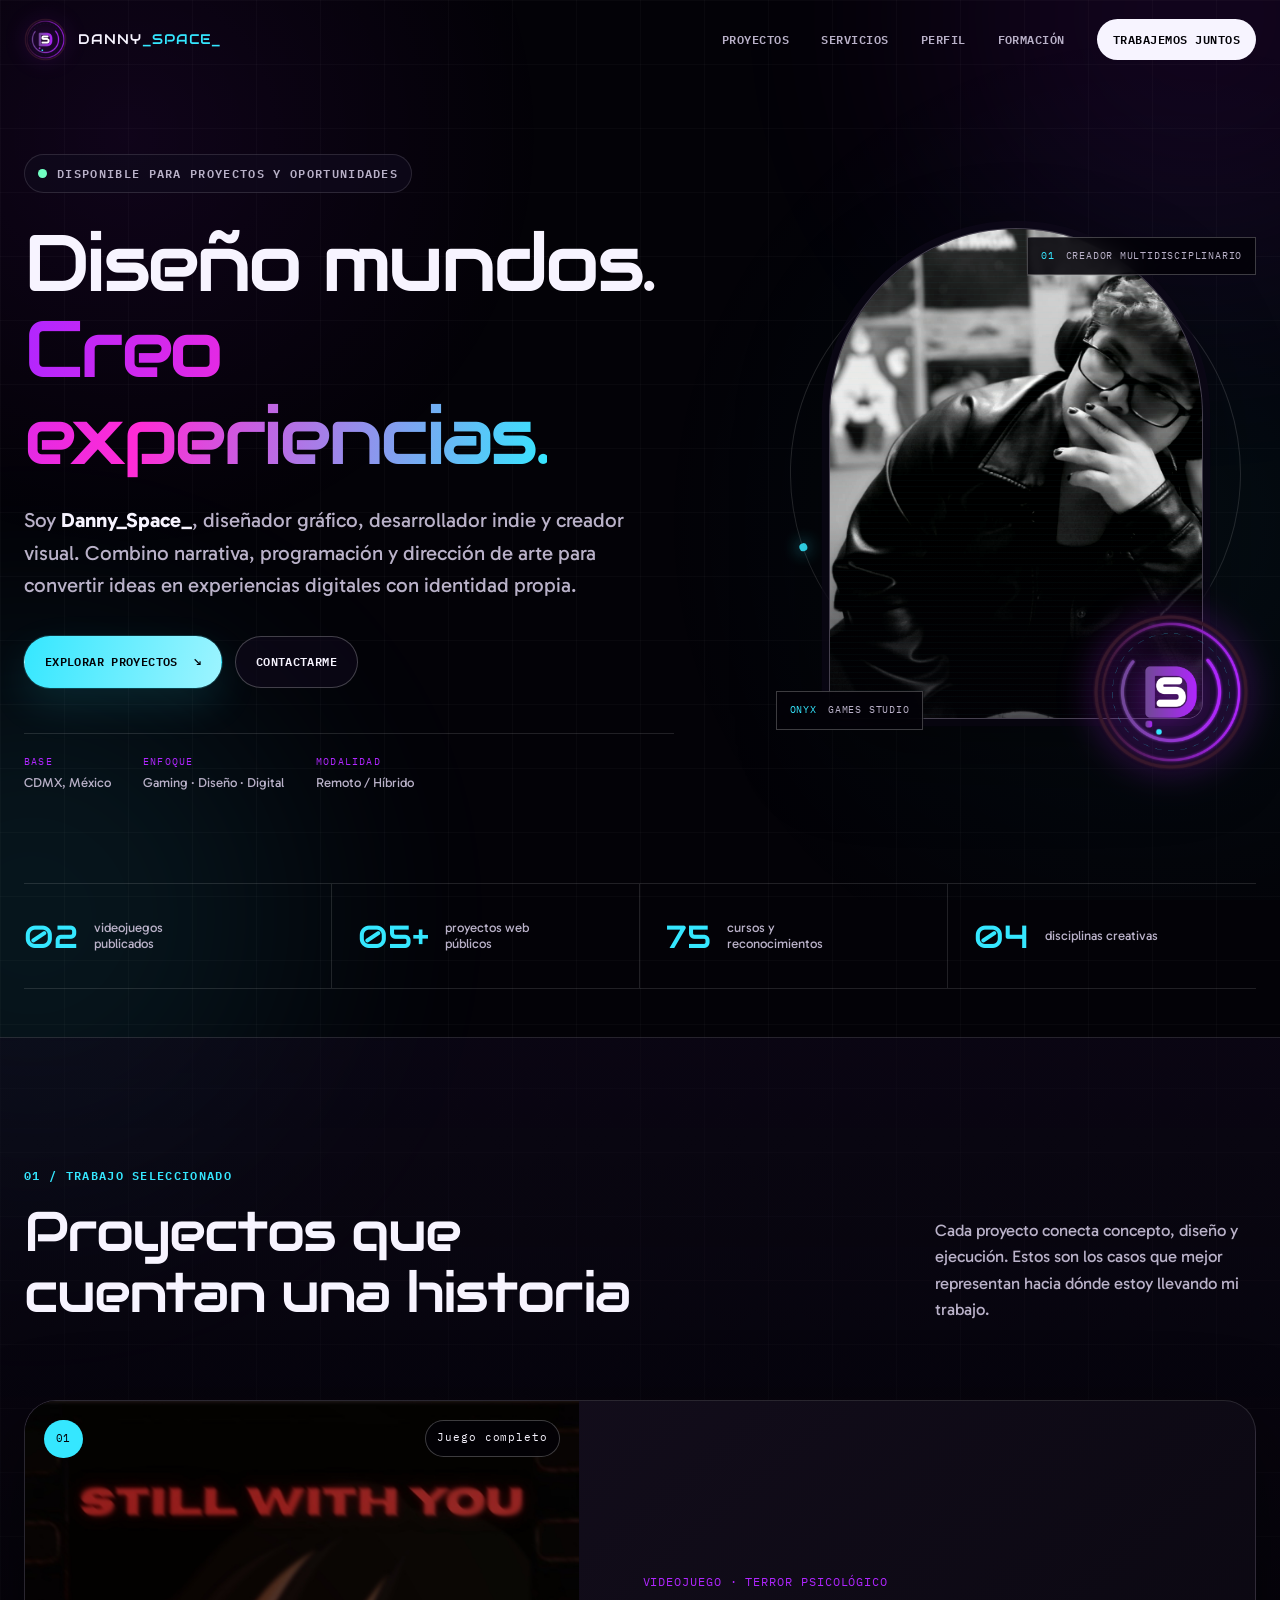
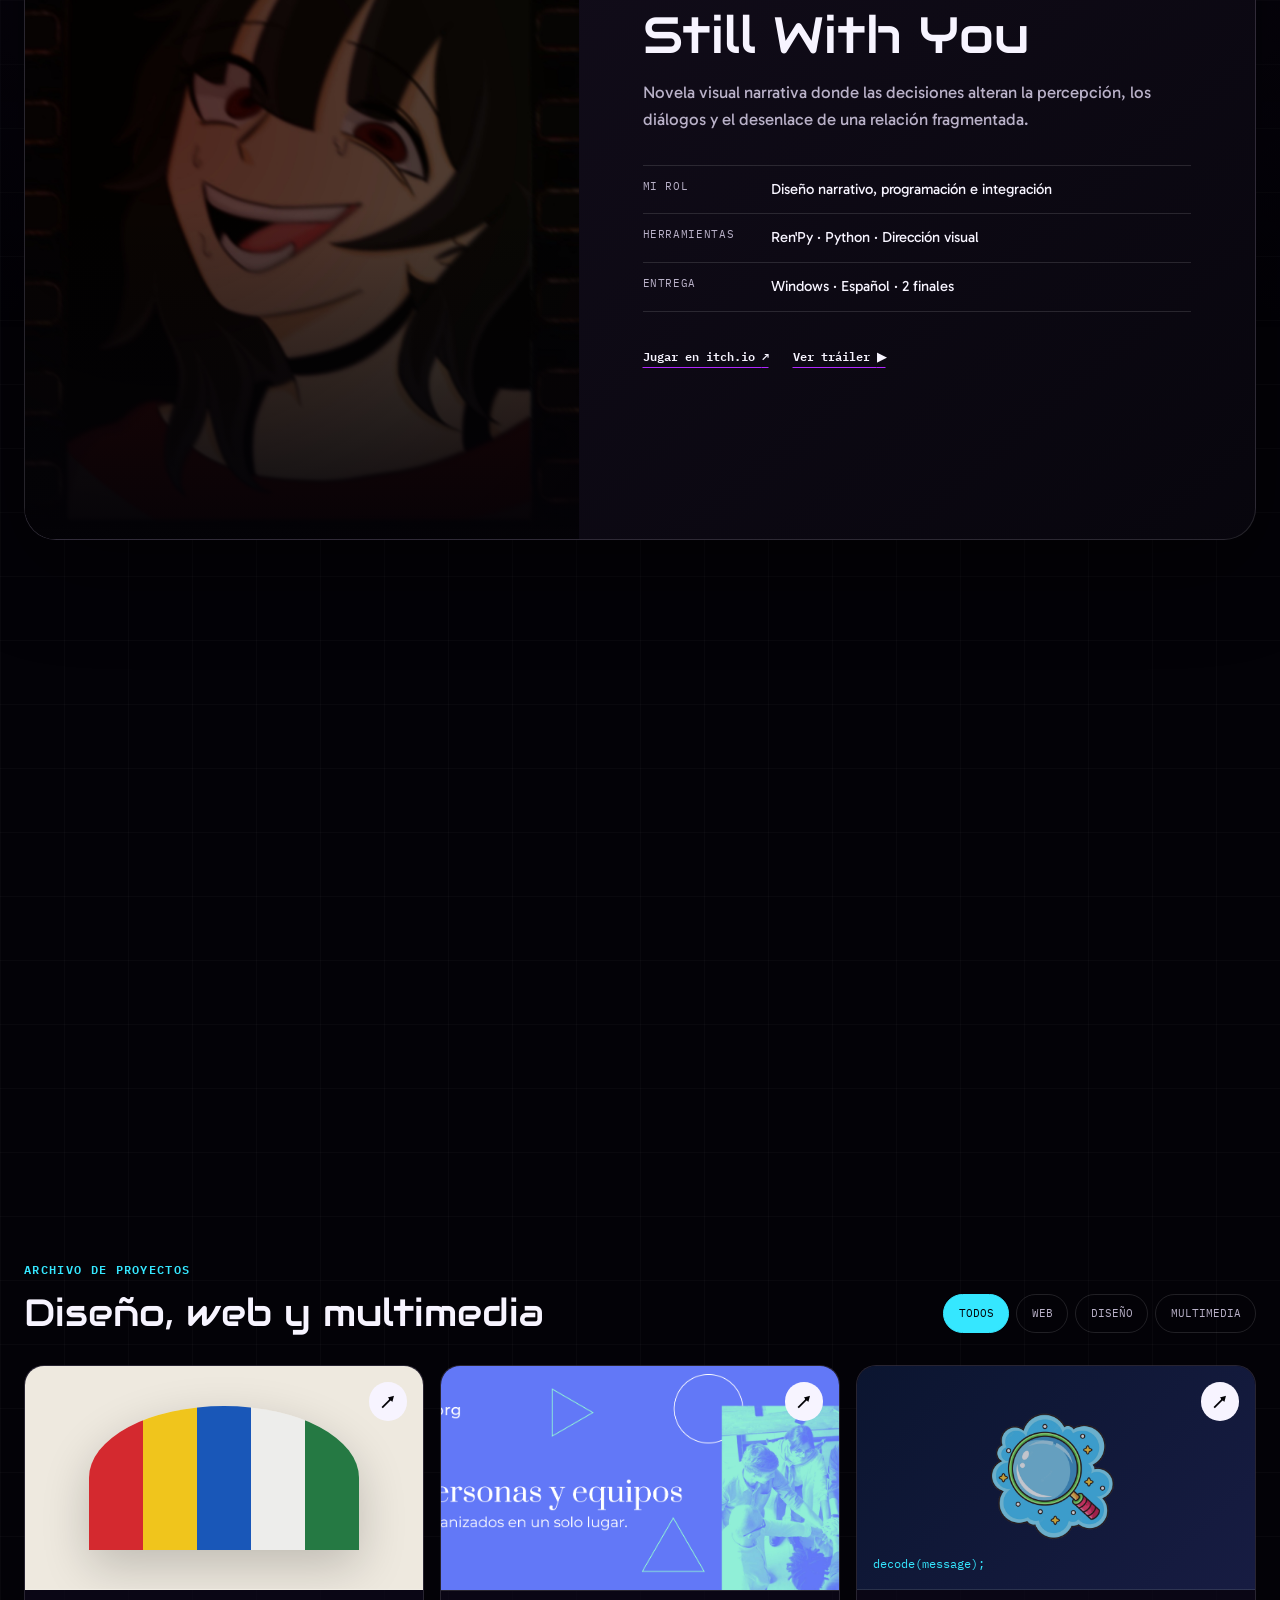
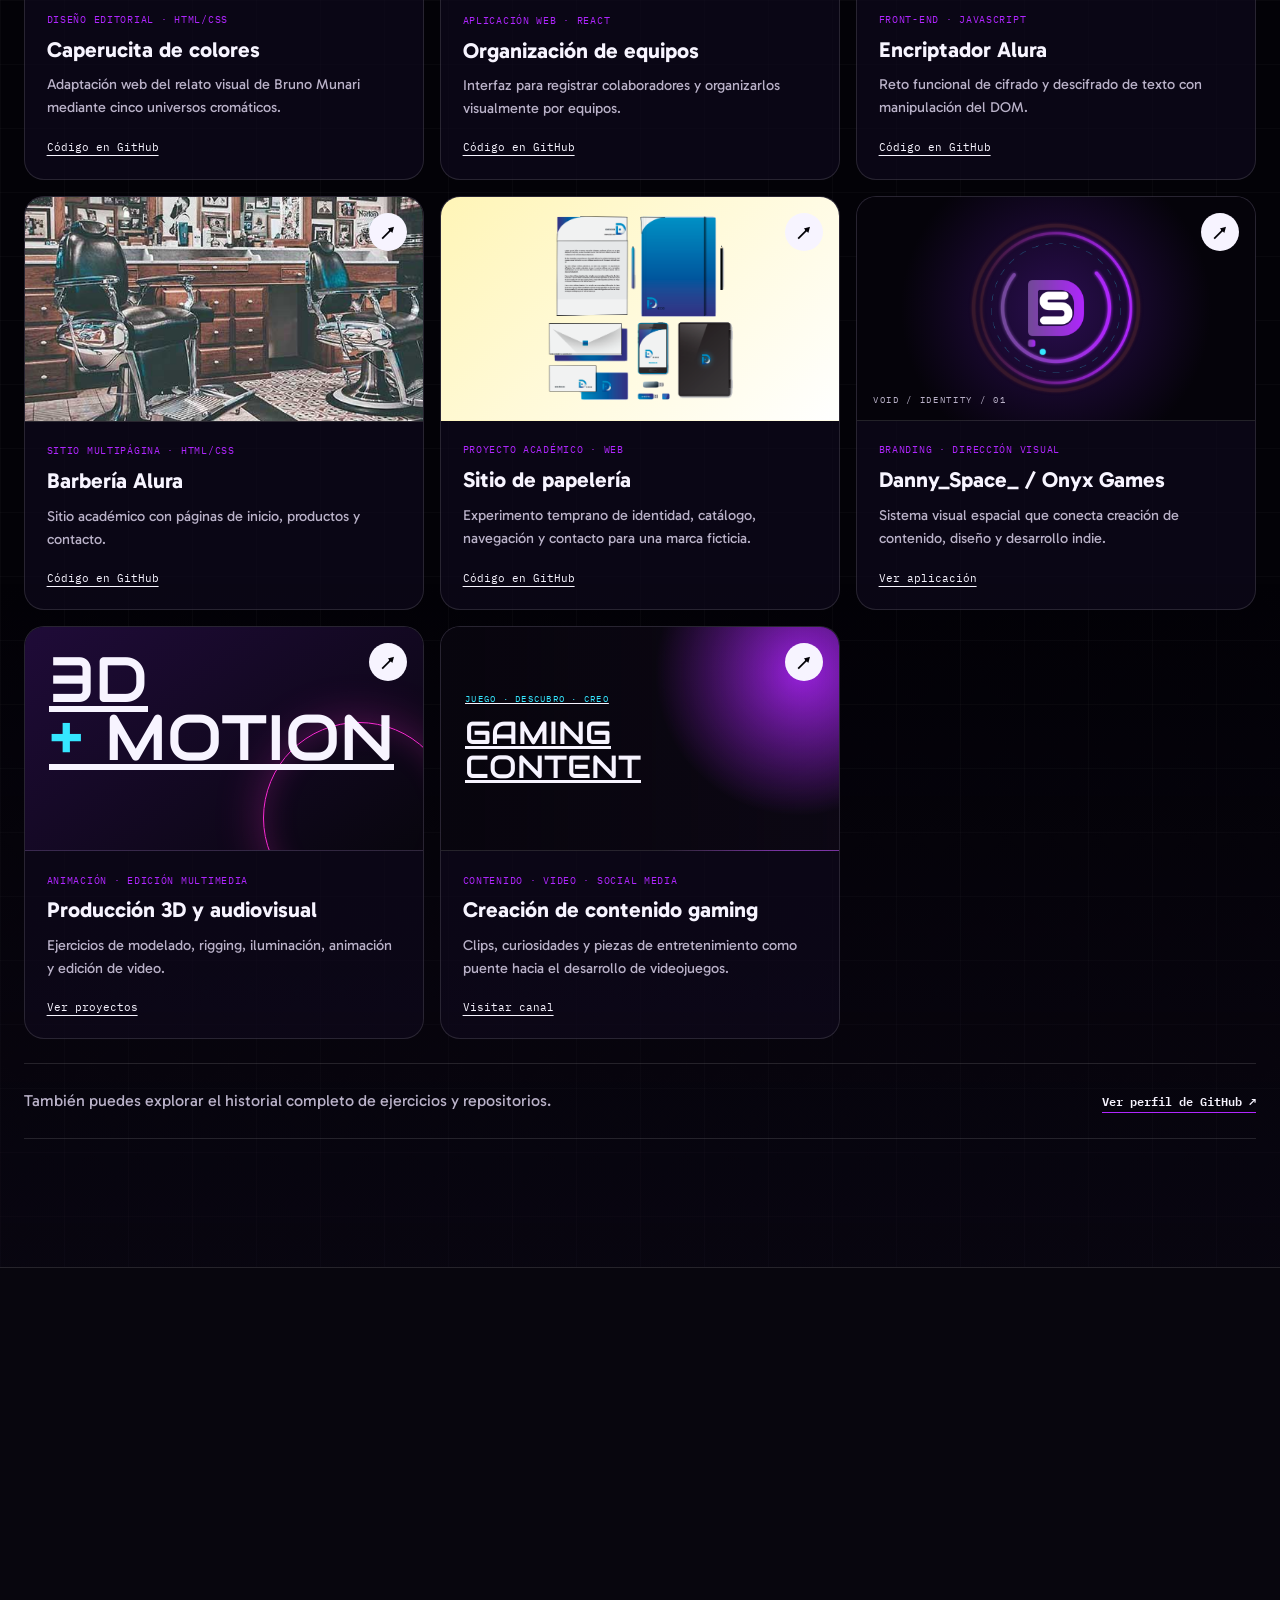
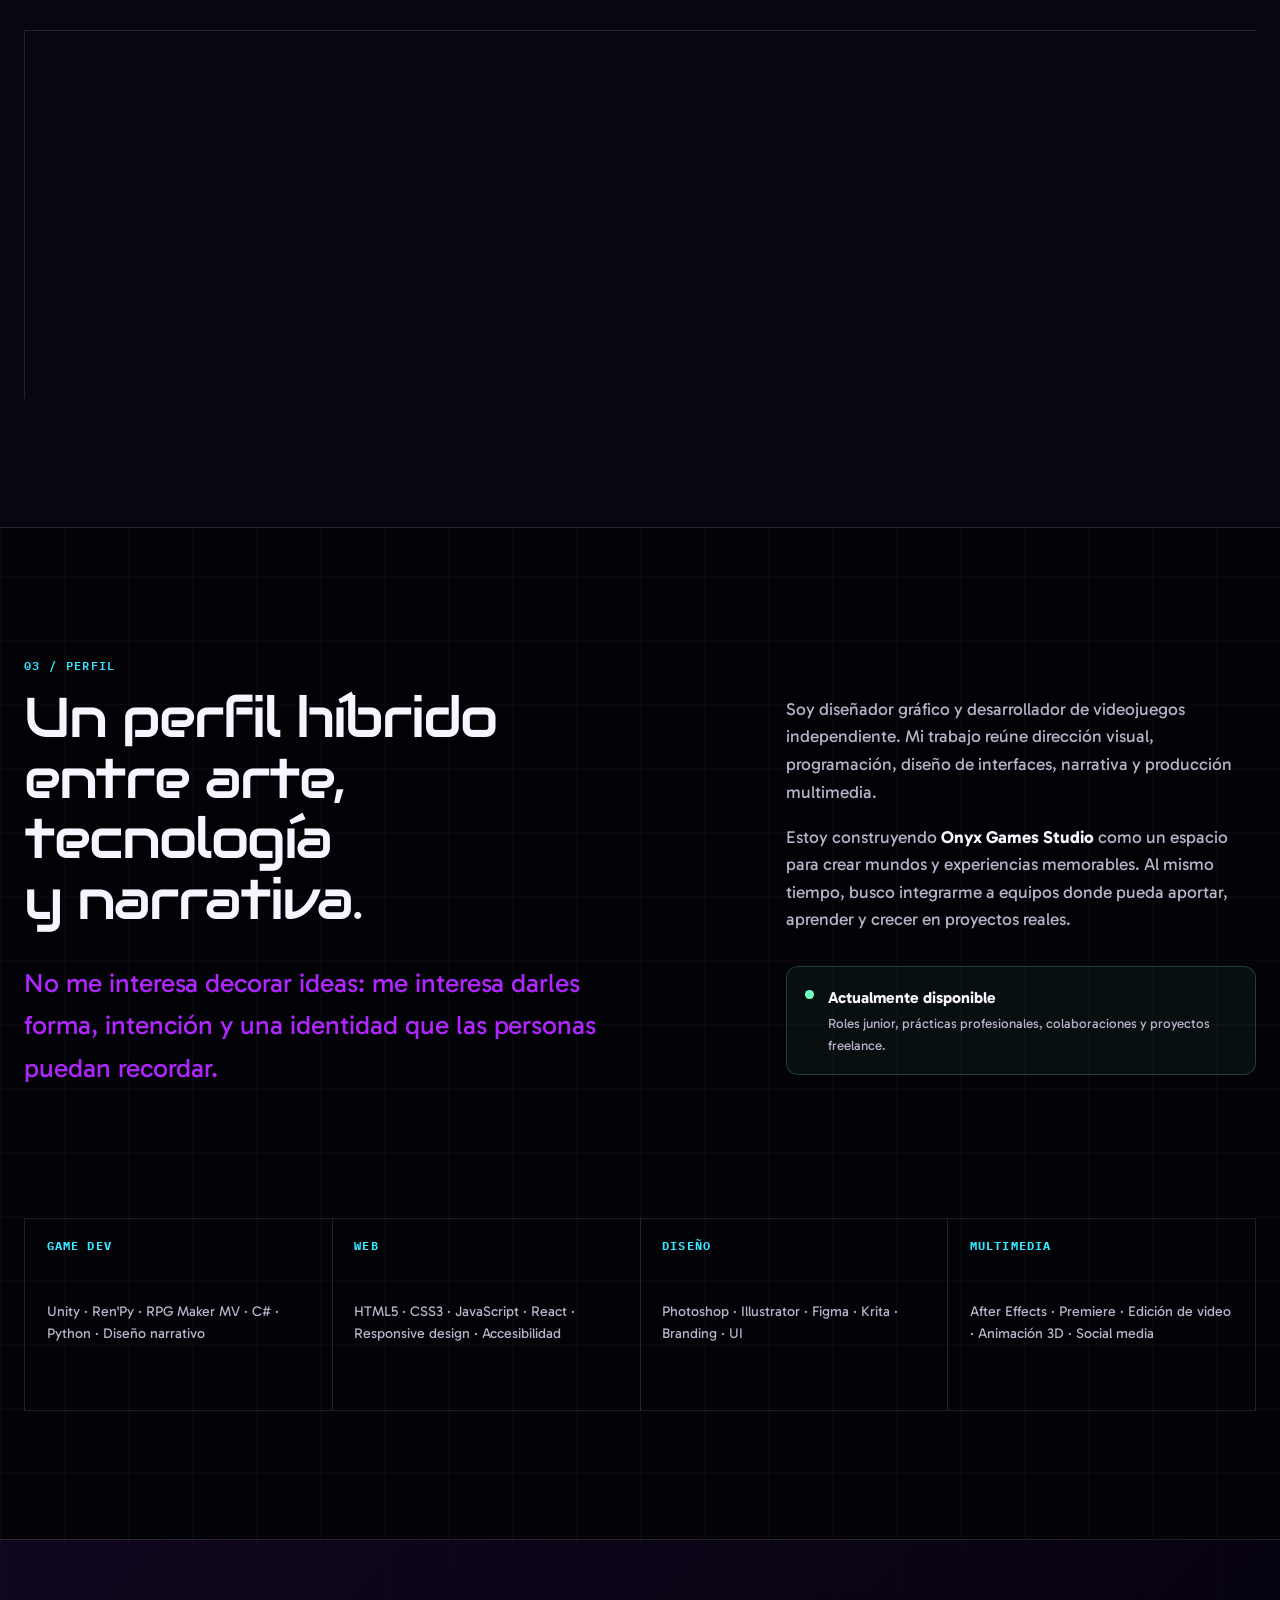
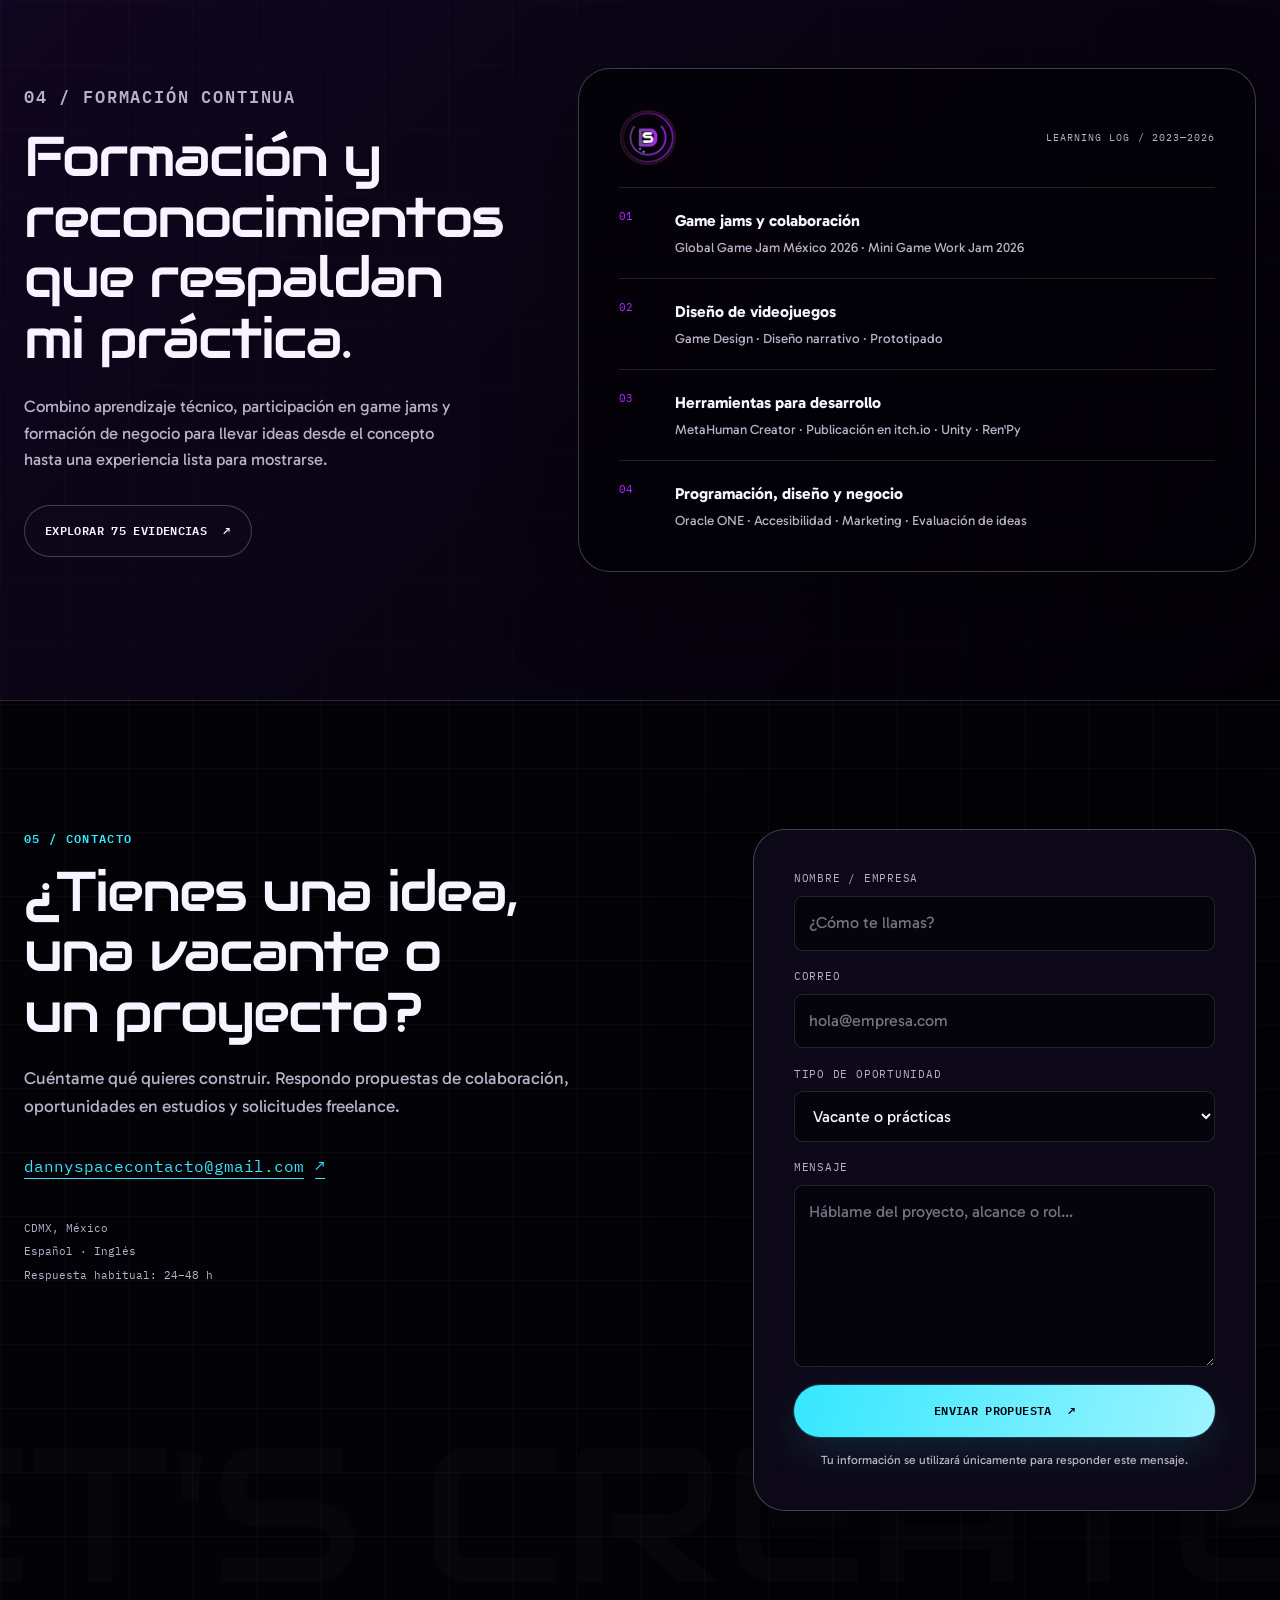
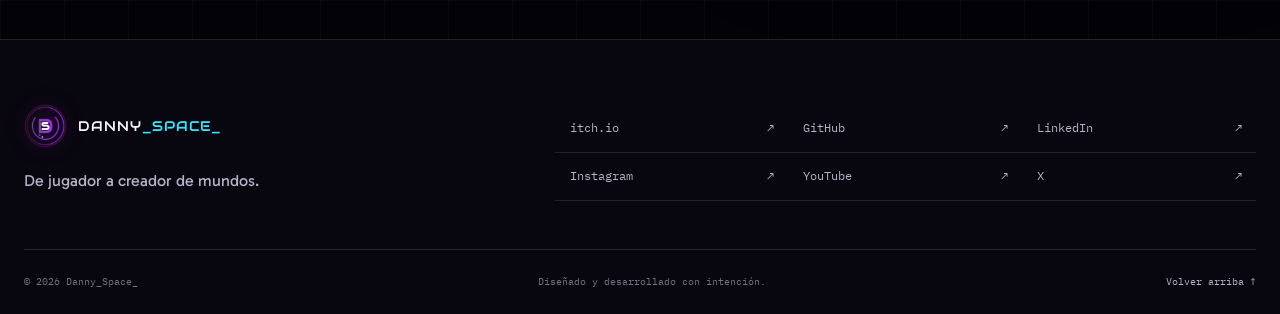
==== commit 1503a222: "Update index.html" ====
--- a/index.html
+++ b/index.html
@@ -275,7 +275,7 @@
                         </article>
 
                         <article class="project-card" data-category="media">
-                            <a class="project-card__visual project-card__visual--creator" href="https://www.youtube.com/@dannyspacejuegos" target="_blank" rel="noreferrer" aria-label="Ver contenido de videojuegos de Danny Space">
+                            <a class="project-card__visual project-card__visual--creator" href="https://www.youtube.com/@Danny_Space_01" target="_blank" rel="noreferrer" aria-label="Ver contenido de videojuegos de Danny Space">
                                 <span class="creator-copy"><small>JUEGO · DESCUBRO · CREO</small>GAMING<br>CONTENT</span>
                                 <span class="project-card__arrow" aria-hidden="true">↗</span>
                             </a>
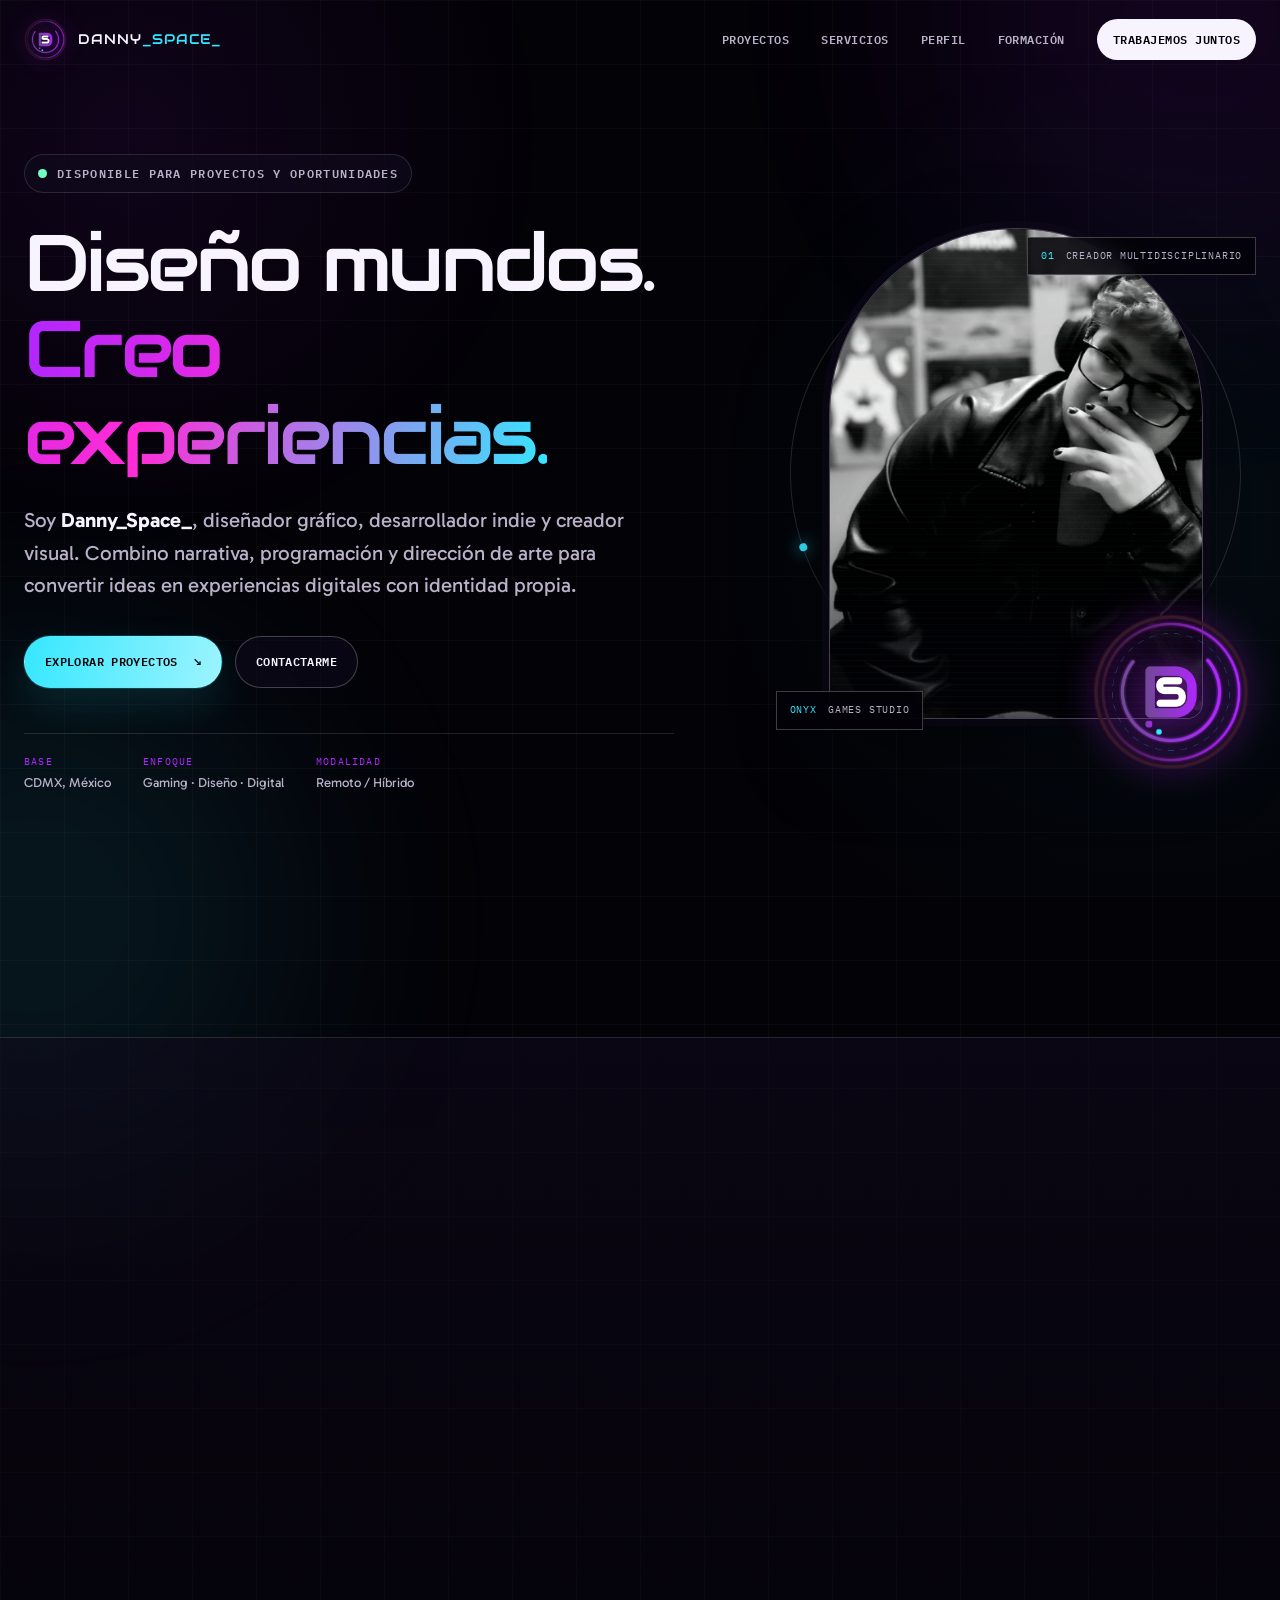
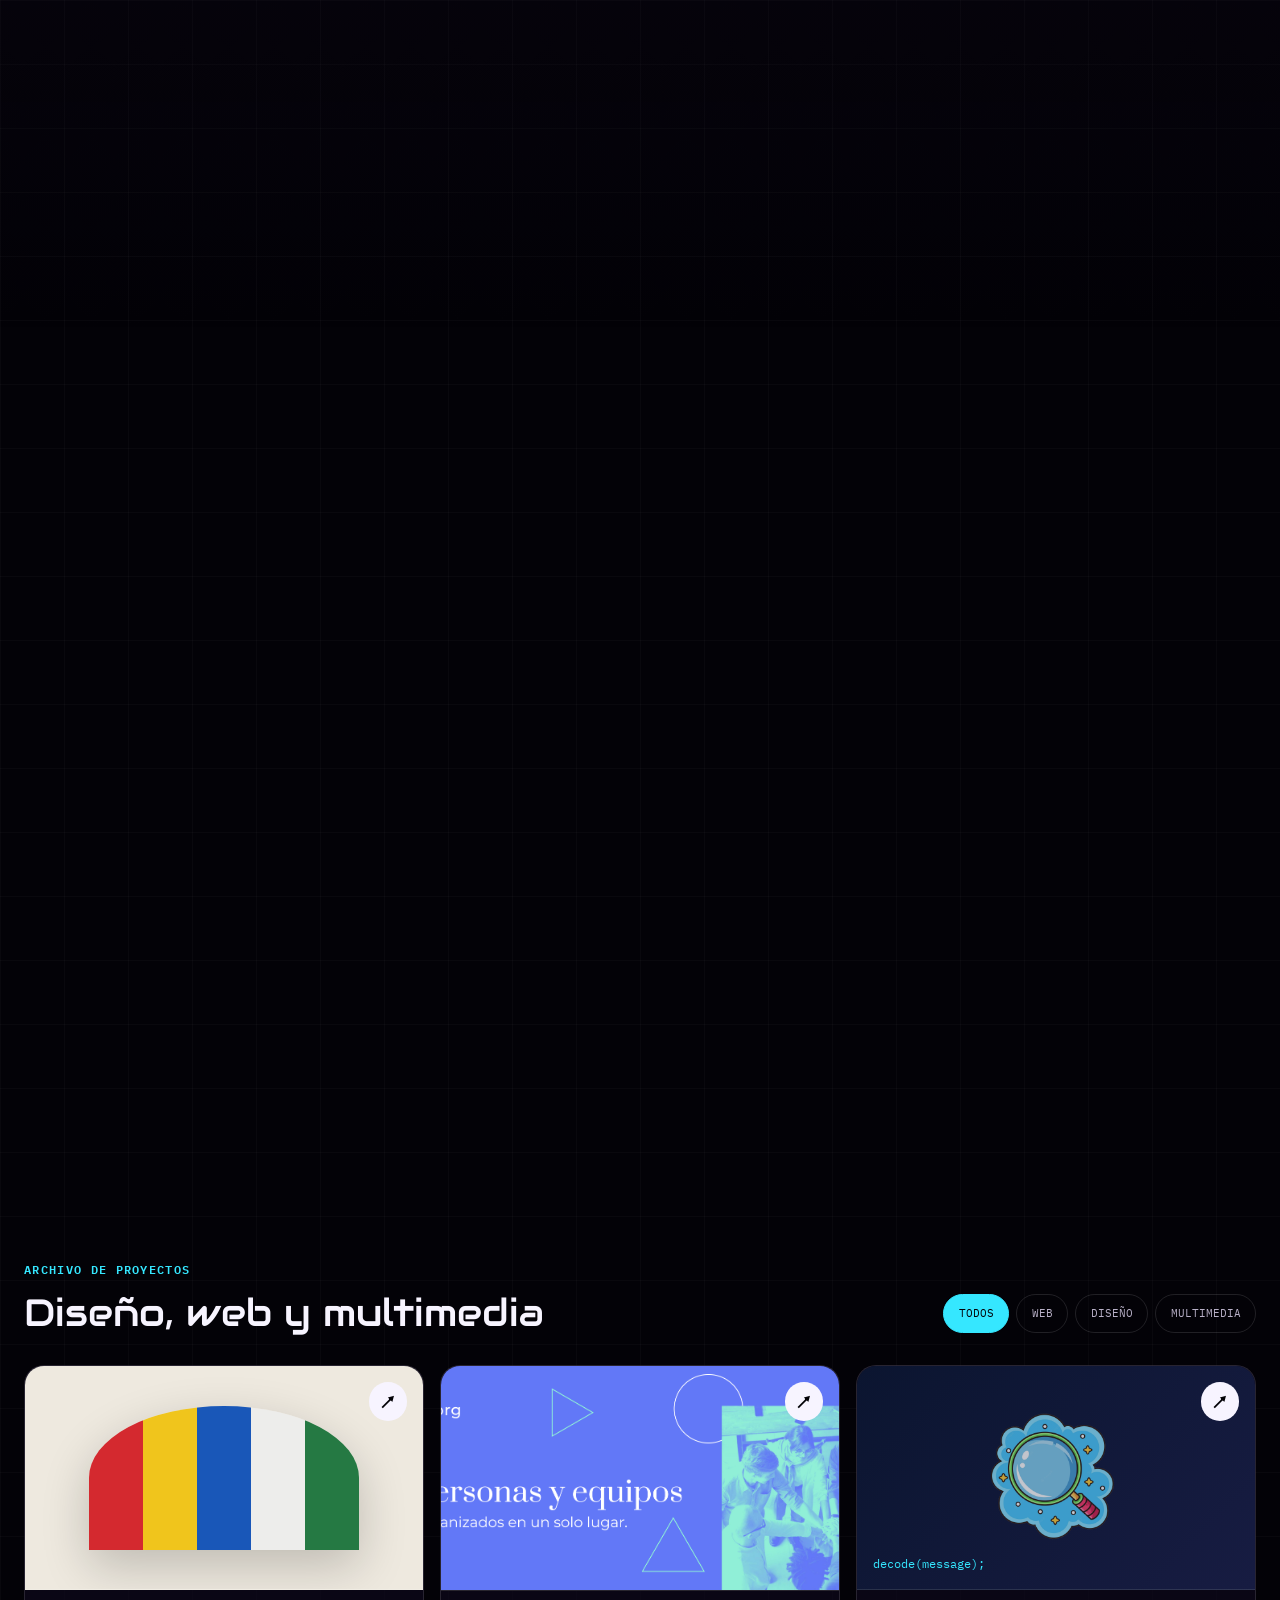
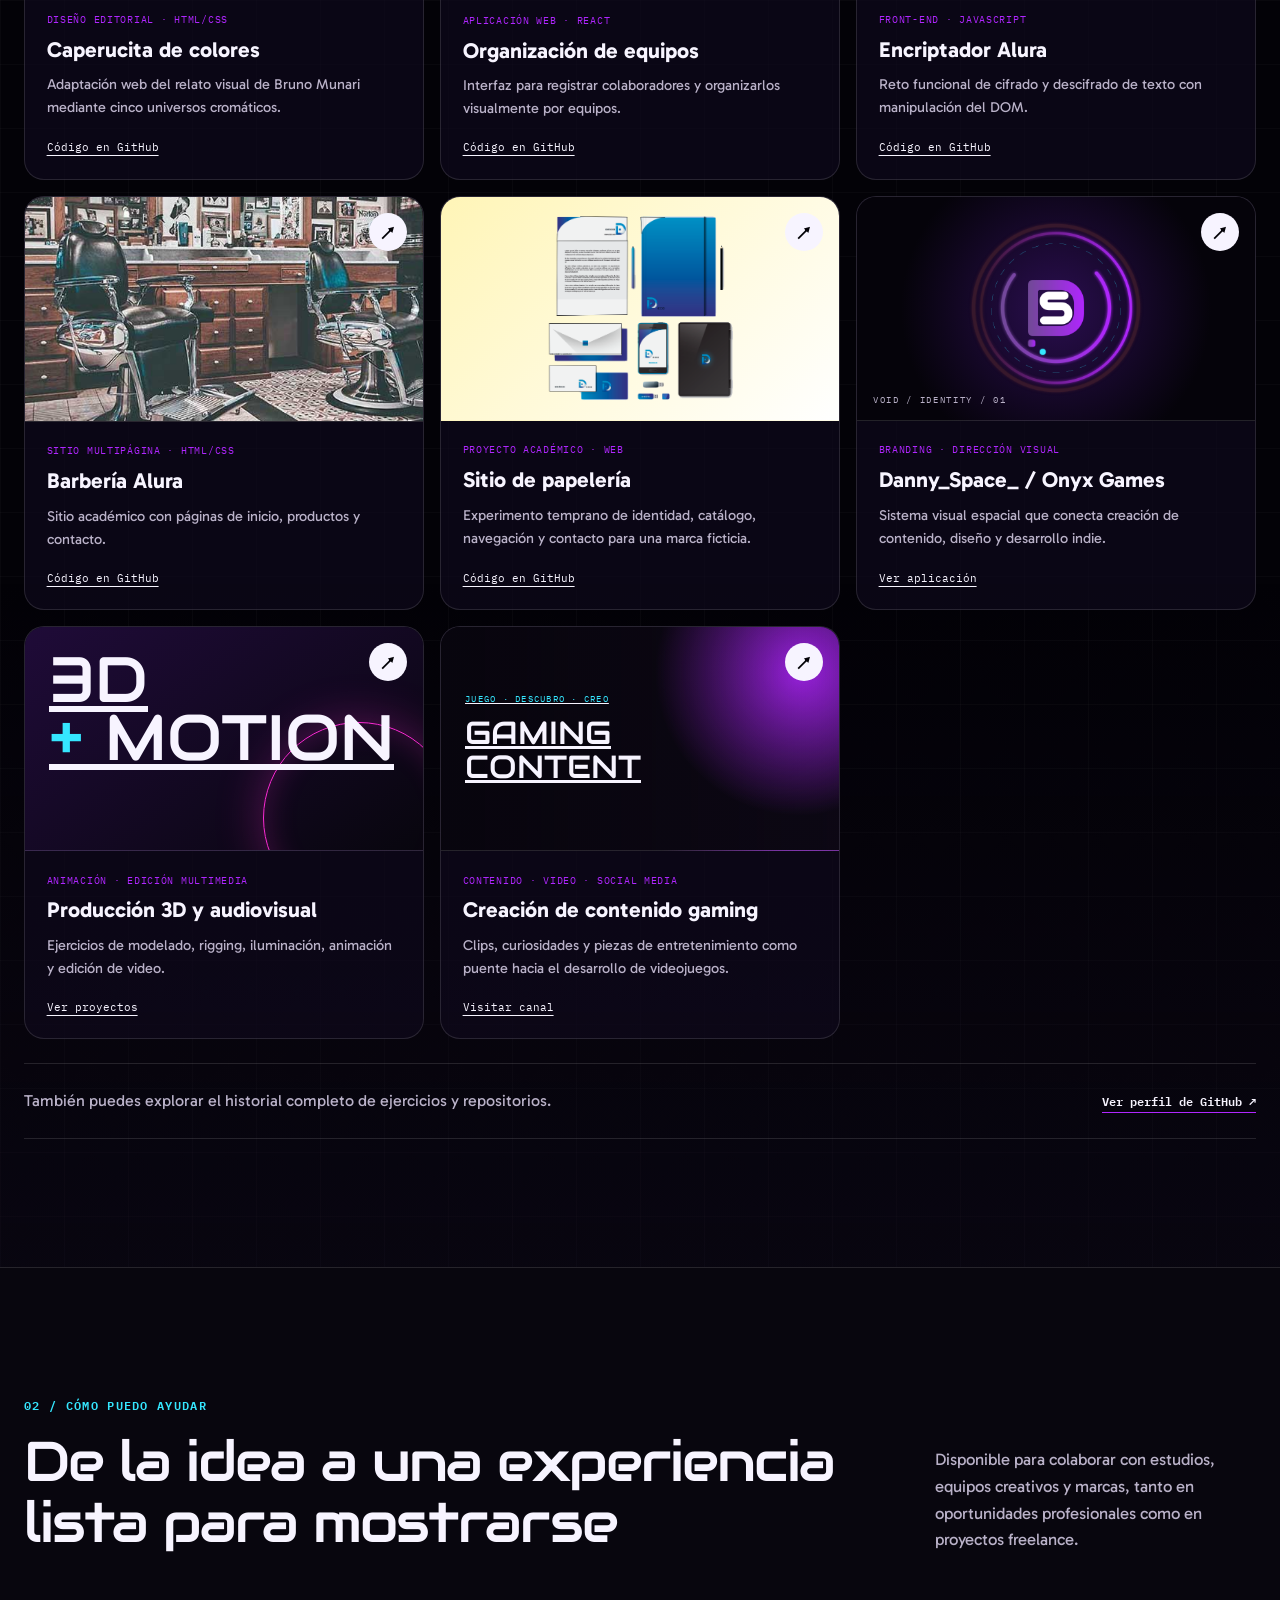
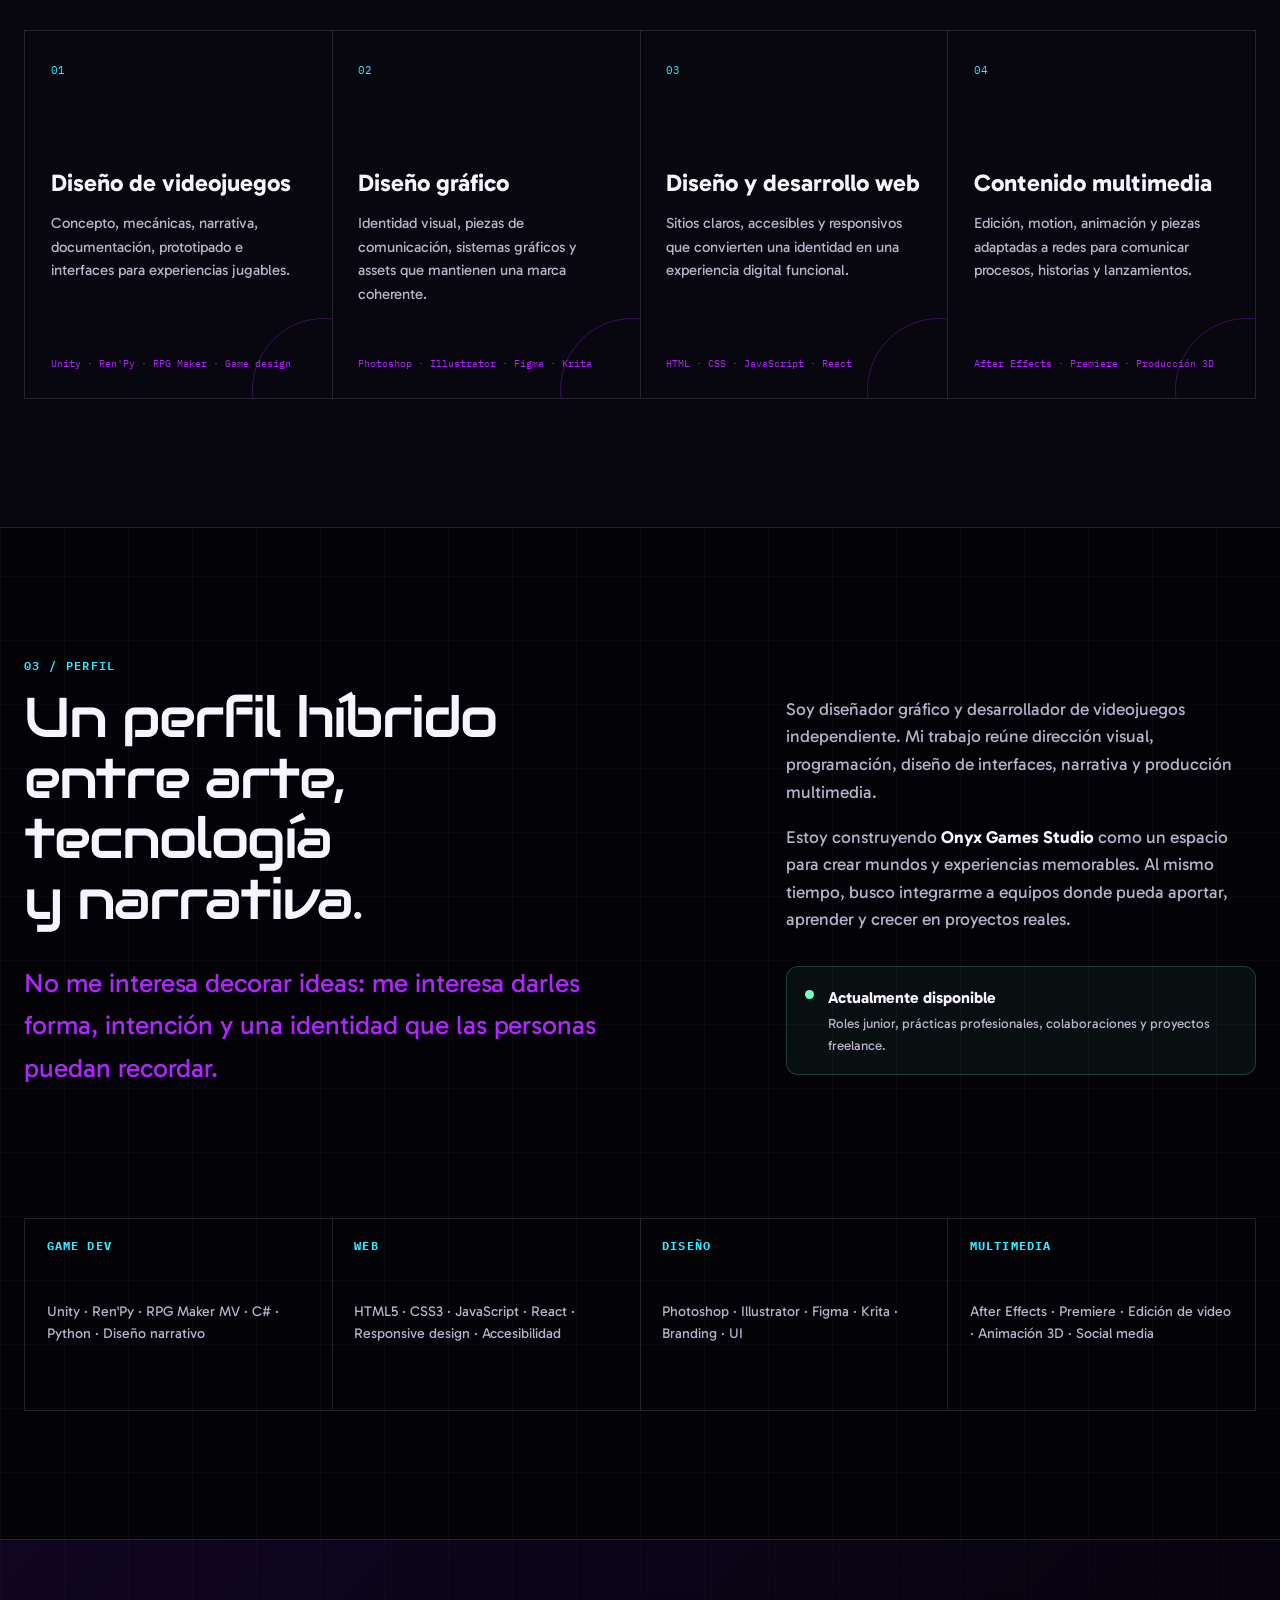
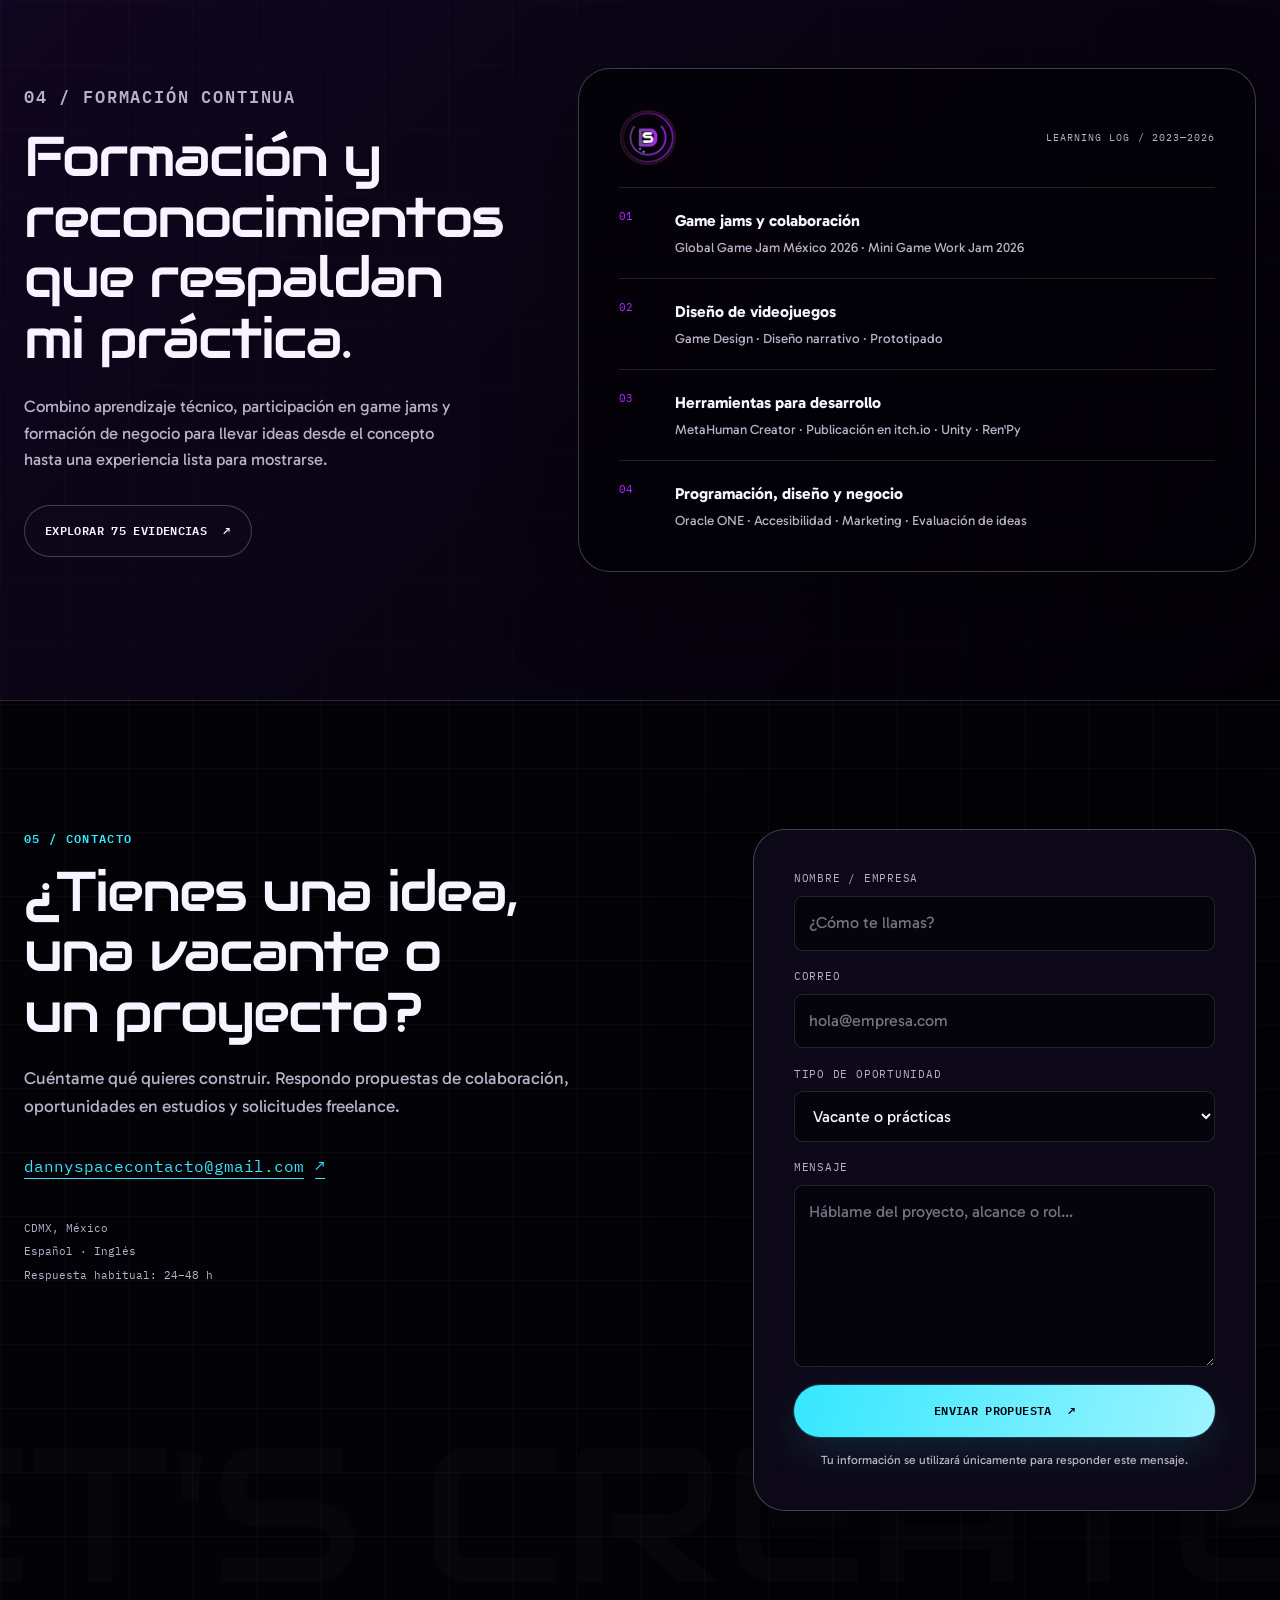
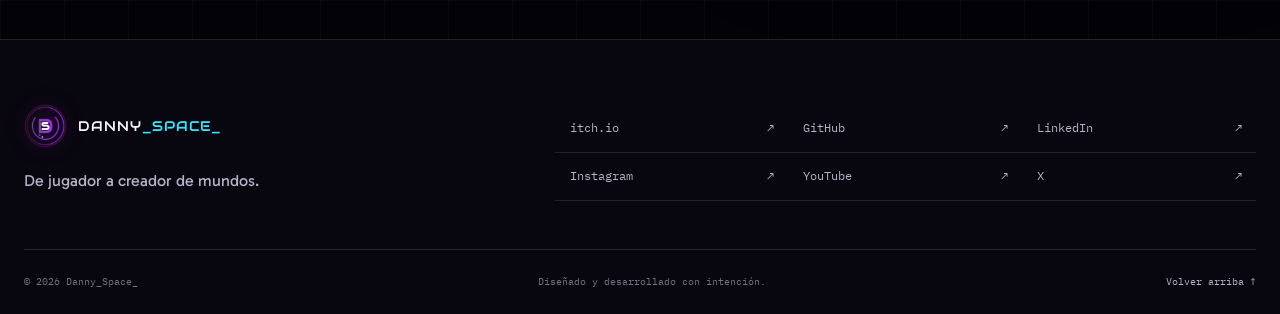
==== commit 0b7b276d: "Update index.html" ====
--- a/index.html
+++ b/index.html
@@ -4,7 +4,7 @@
     <meta charset="utf-8">
     <meta name="viewport" content="width=device-width, initial-scale=1">
     <meta name="theme-color" content="#030207">
-    <meta name="description" content="Portafolio de Danny_Space_: diseño gráfico, diseño y desarrollo de videojuegos, interfaces web y producción multimedia desde CDMX, México.">
+    <meta name="description" content=" de Danny_Space_: diseño gráfico, diseño y desarrollo de videojuegos, interfaces web y producción multimedia desde CDMX, México.">
     <meta name="author" content="Danny_Space_">
     <meta property="og:type" content="website">
     <meta property="og:locale" content="es_MX">
@@ -121,7 +121,7 @@
 
                 <div class="featured-projects">
                     <article class="feature-card feature-card--portrait reveal">
-                        <a class="feature-card__media" href="https://danny-space-oficial.itch.io/still-with-you" target="_blank" rel="noreferrer" aria-label="Ver Still With You en itch.io">
+                        <a class="feature-card__media" href="https://danny-space-01.itch.io/still-with-you" target="_blank" rel="noreferrer" aria-label="Ver Still With You en itch.io">
                             <img src="Img/projects/still-with-you.png" alt="Portada de Still With You" width="1200" height="1600" loading="lazy">
                             <span class="project-index">01</span>
                             <span class="project-status">Juego completo</span>
@@ -136,14 +136,14 @@
                                 <div><dt>Entrega</dt><dd>Windows · Español · 2 finales</dd></div>
                             </dl>
                             <div class="project-links">
-                                <a href="https://danny-space-oficial.itch.io/still-with-you" target="_blank" rel="noreferrer">Jugar en itch.io <span aria-hidden="true">↗</span></a>
+                                <a href="https://danny-space-01.itch.io/still-with-you" target="_blank" rel="noreferrer">Jugar en itch.io <span aria-hidden="true">↗</span></a>
                                 <a href="https://youtu.be/nB-1szvJ20M" target="_blank" rel="noreferrer">Ver tráiler <span aria-hidden="true">▶</span></a>
                             </div>
                         </div>
                     </article>
 
                     <article class="feature-card feature-card--landscape reveal">
-                        <a class="feature-card__media" href="https://danny-space-oficial.itch.io/liturgy-of-masks" target="_blank" rel="noreferrer" aria-label="Ver The Final Mask en itch.io">
+                        <a class="feature-card__media" href="https://danny-space-01.itch.io/the-final-mask" target="_blank" rel="noreferrer" aria-label="Ver The Final Mask en itch.io">
                             <img src="Img/projects/the-final-mask.png" alt="Imagen promocional de The Final Mask" width="794" height="529" loading="lazy">
                             <span class="project-index">02</span>
                             <span class="project-status">En desarrollo</span>
@@ -159,7 +159,7 @@
                             </dl>
                             <div class="project-links">
                                 <a href="https://danny-space-oficial.itch.io/liturgy-of-masks" target="_blank" rel="noreferrer">Ver proyecto <span aria-hidden="true">↗</span></a>
-                                <a href="https://github.com/DannySpace1" target="_blank" rel="noreferrer">Ver GitHub <span aria-hidden="true">↗</span></a>
+                                <a href="https://youtu.be/yeGjmmKpd3o?si=HpQIv4O2v9Et_olh" target="_blank" rel="noreferrer">Ver tráiler <span aria-hidden="true">↗</span></a>
                             </div>
                         </div>
                     </article>
@@ -347,7 +347,7 @@
                     <p class="kicker">04 / FORMACIÓN CONTINUA</p>
                     <h2 id="education-title">Formación y reconocimientos que respaldan mi práctica.</h2>
                     <p>Combino aprendizaje técnico, participación en game jams y formación de negocio para llevar ideas desde el concepto hasta una experiencia lista para mostrarse.</p>
-                    <a class="button button--ghost" href="Paginas/cursos/index.html">Explorar 75 evidencias <span aria-hidden="true">↗</span></a>
+                    <a class="button button--ghost" href="Paginas/Cursos/index.html">Explorar 75 evidencias <span aria-hidden="true">↗</span></a>
                 </div>
 
                 <div class="education-panel reveal">
